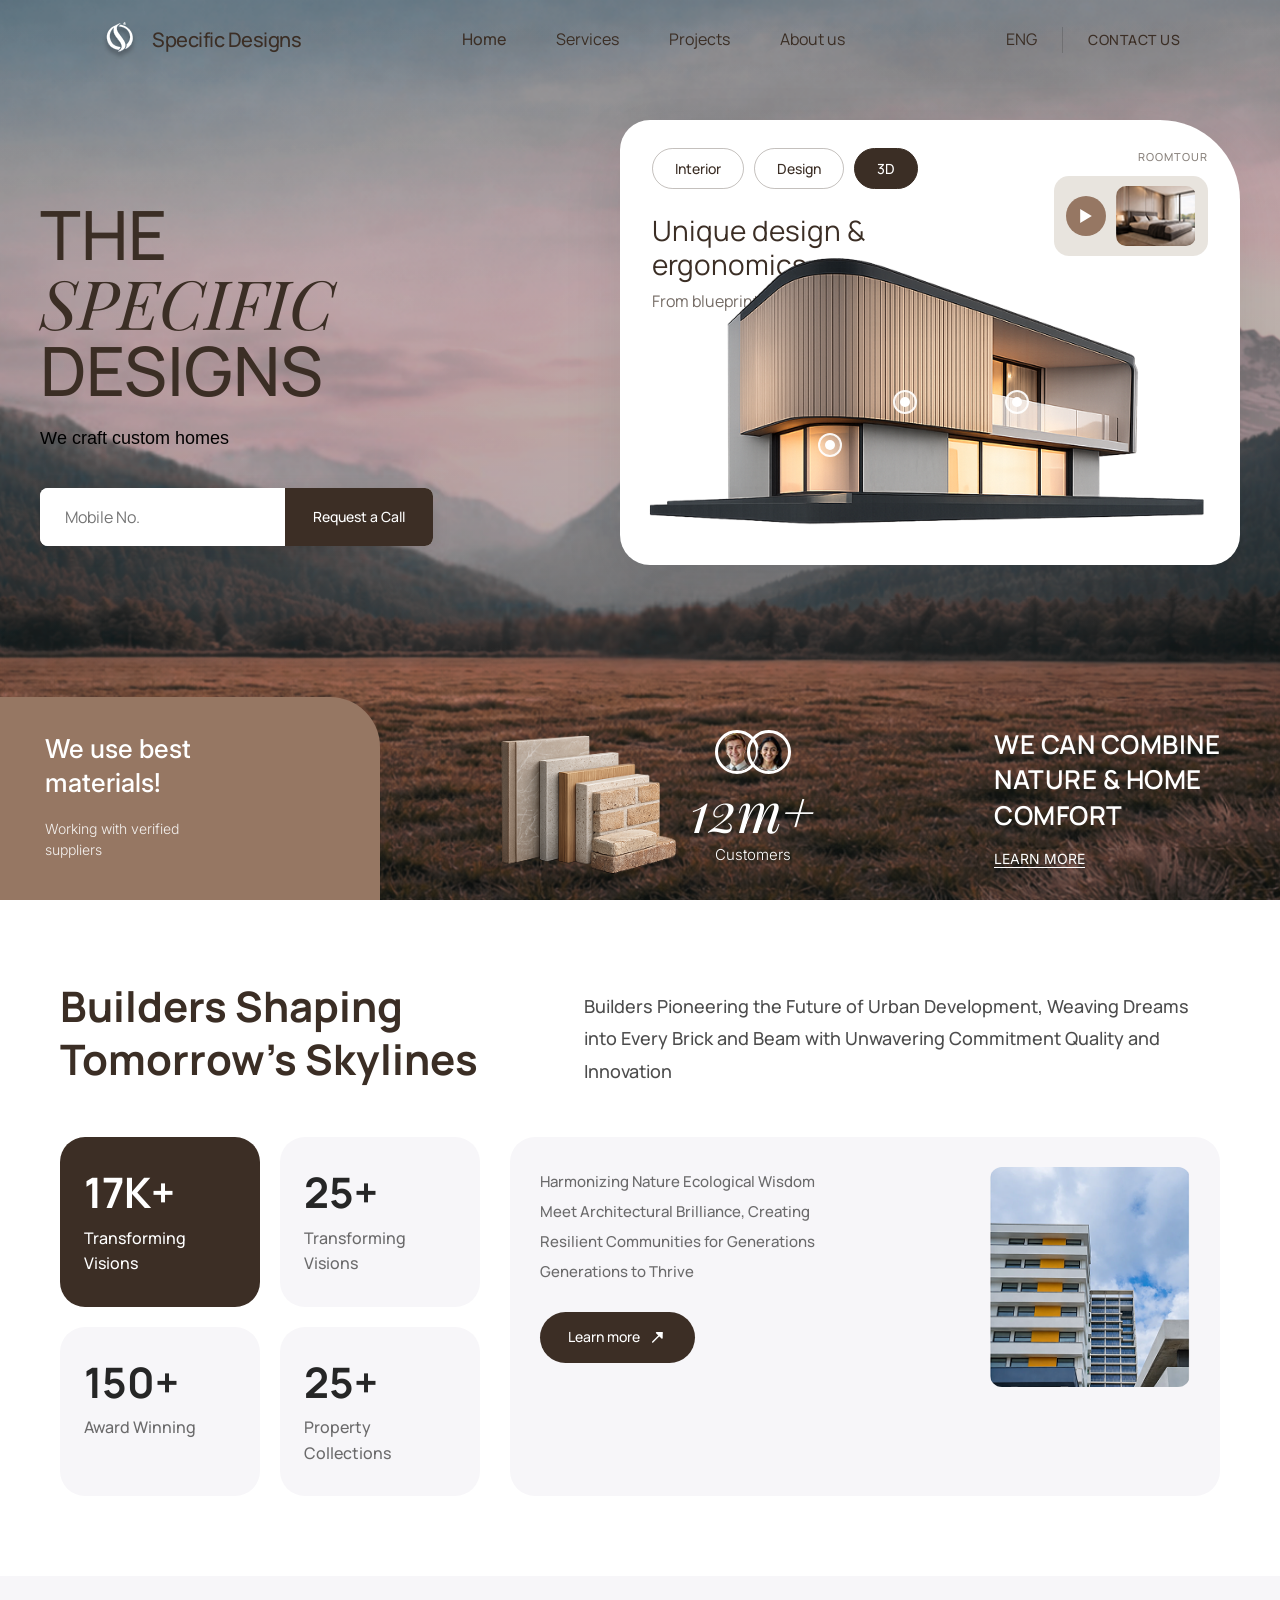
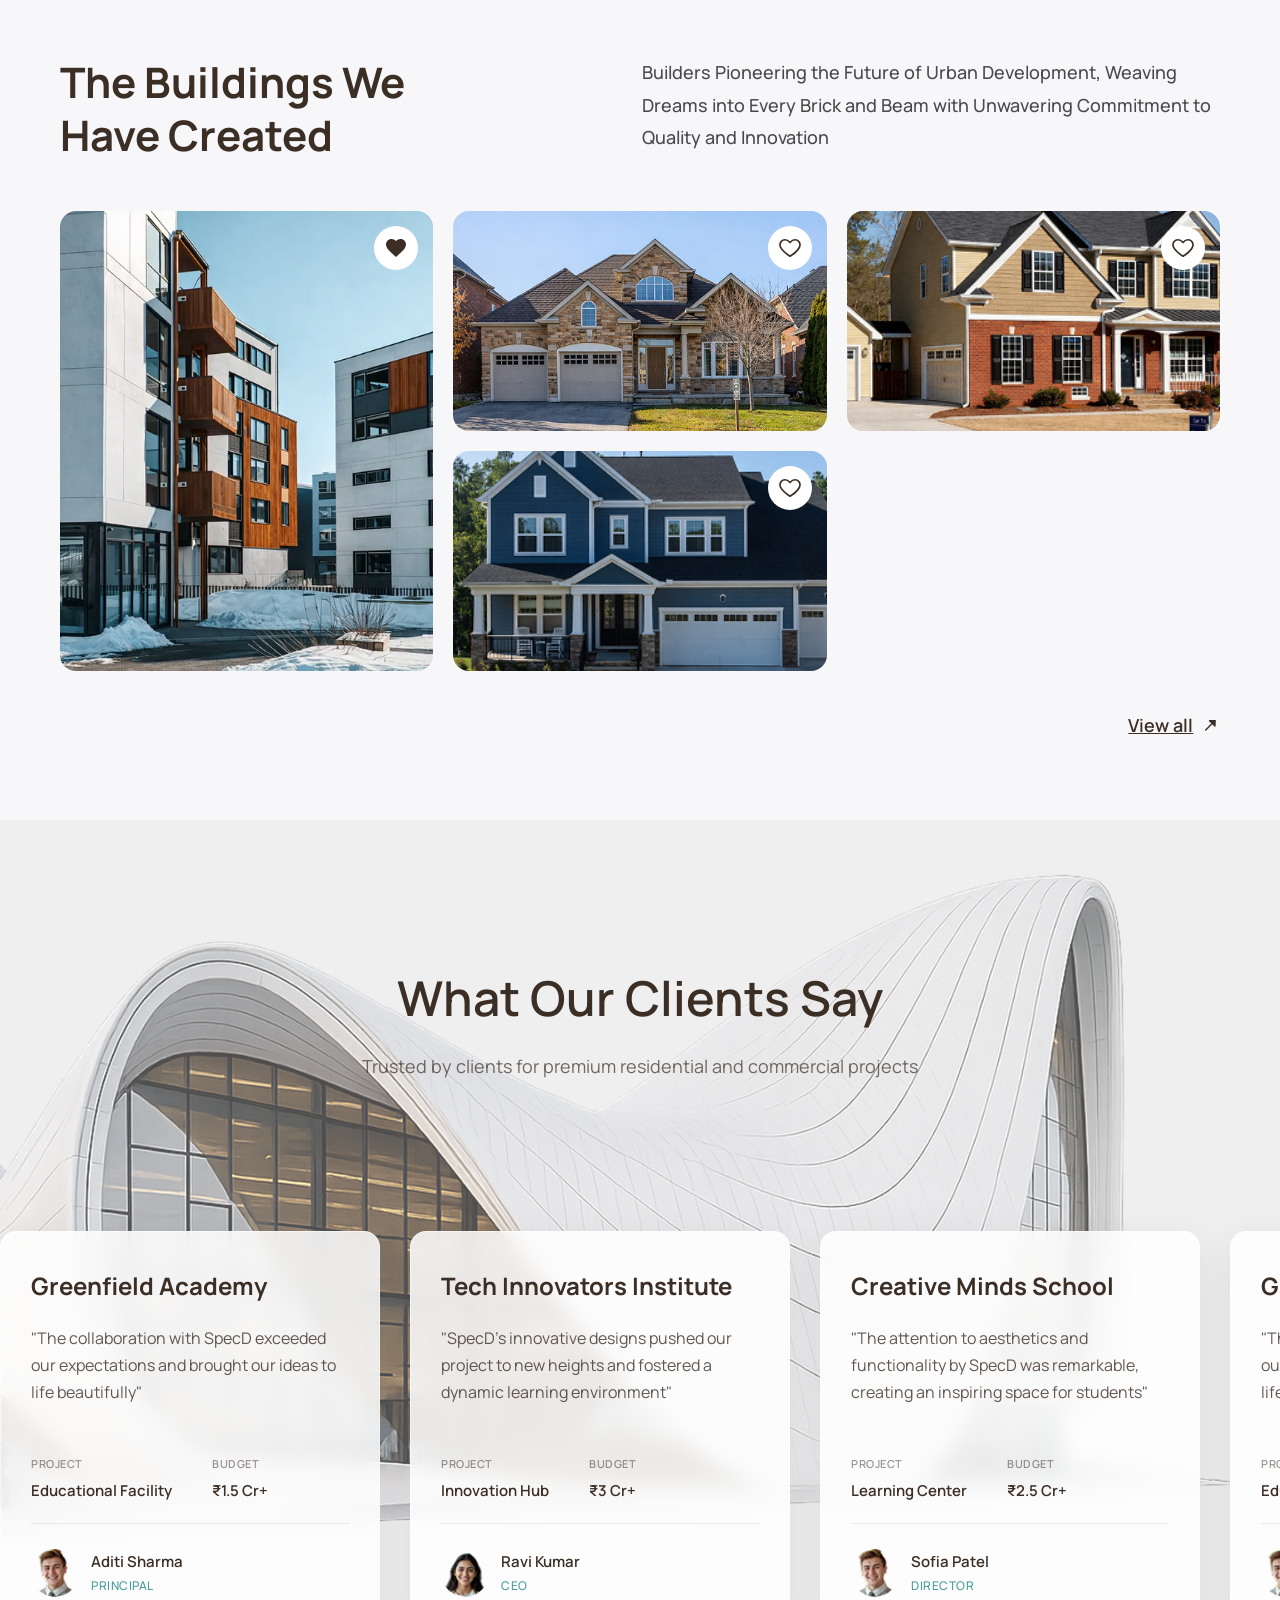
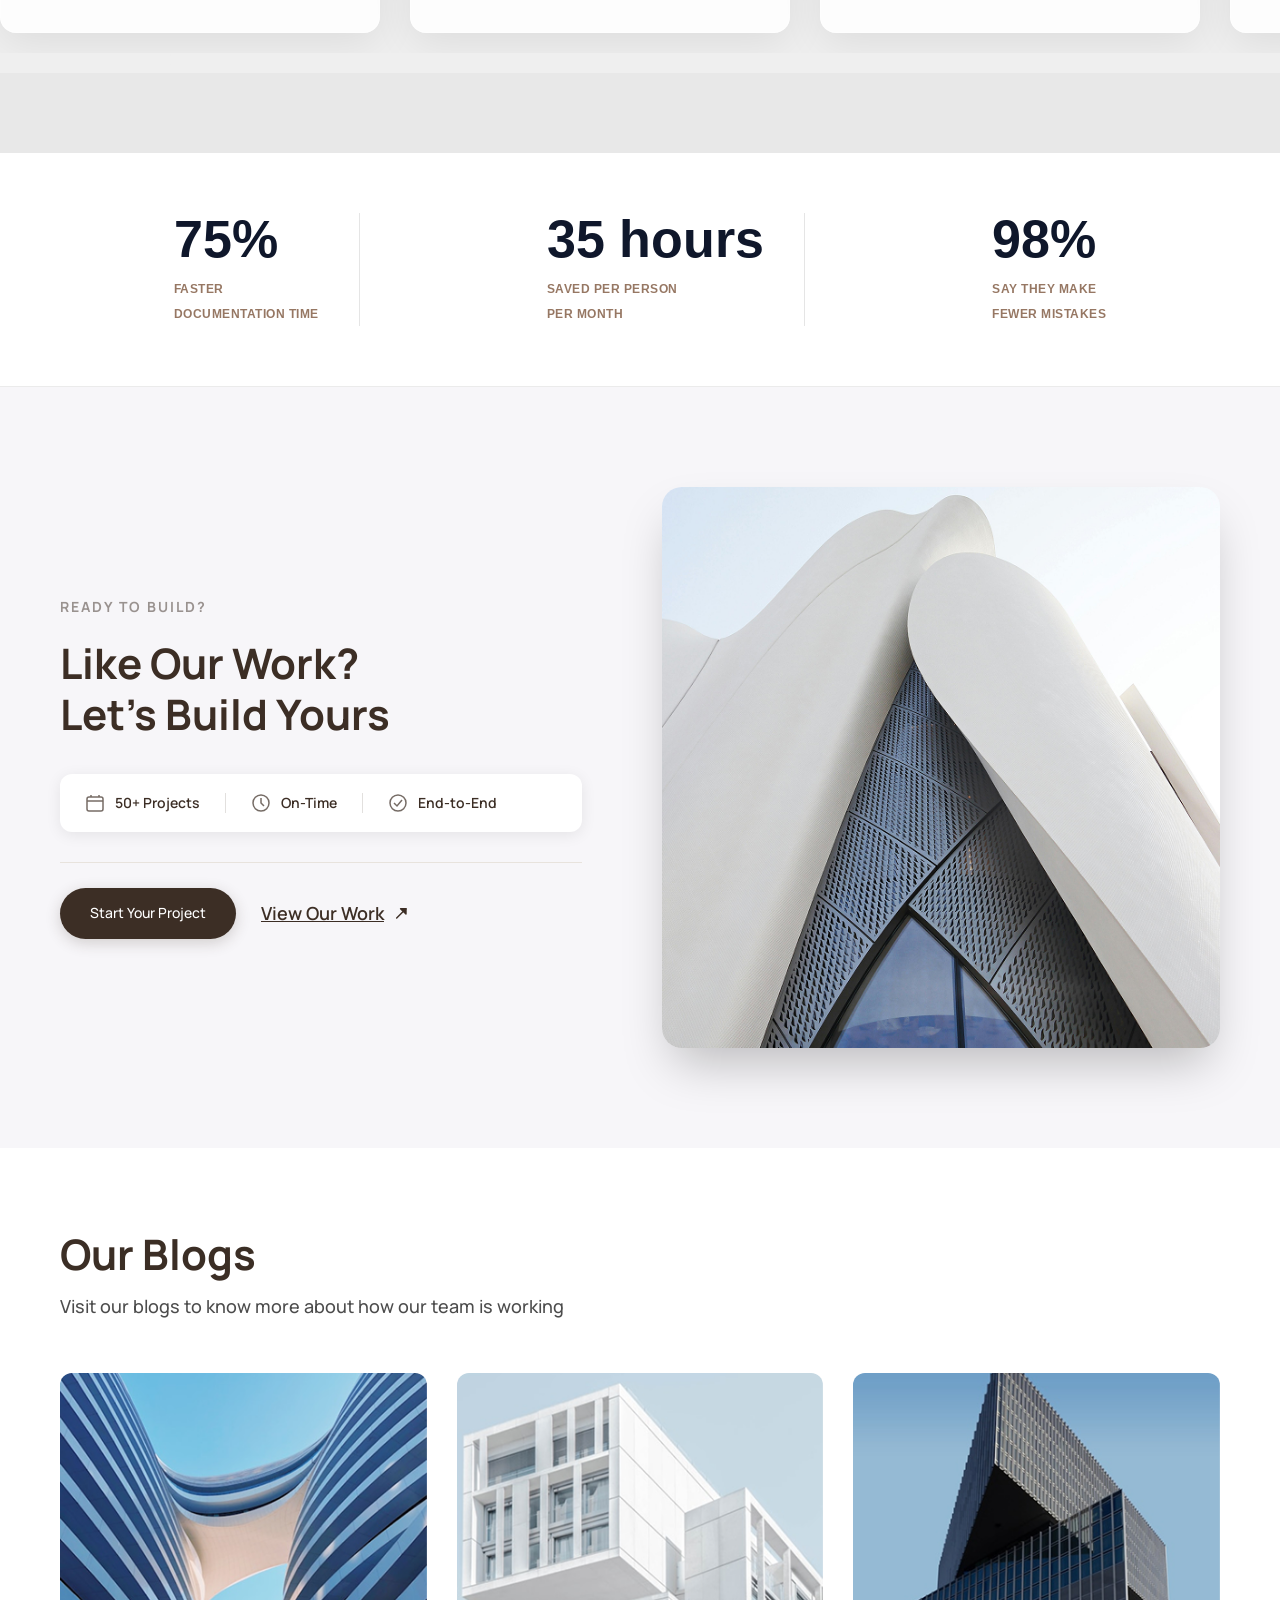
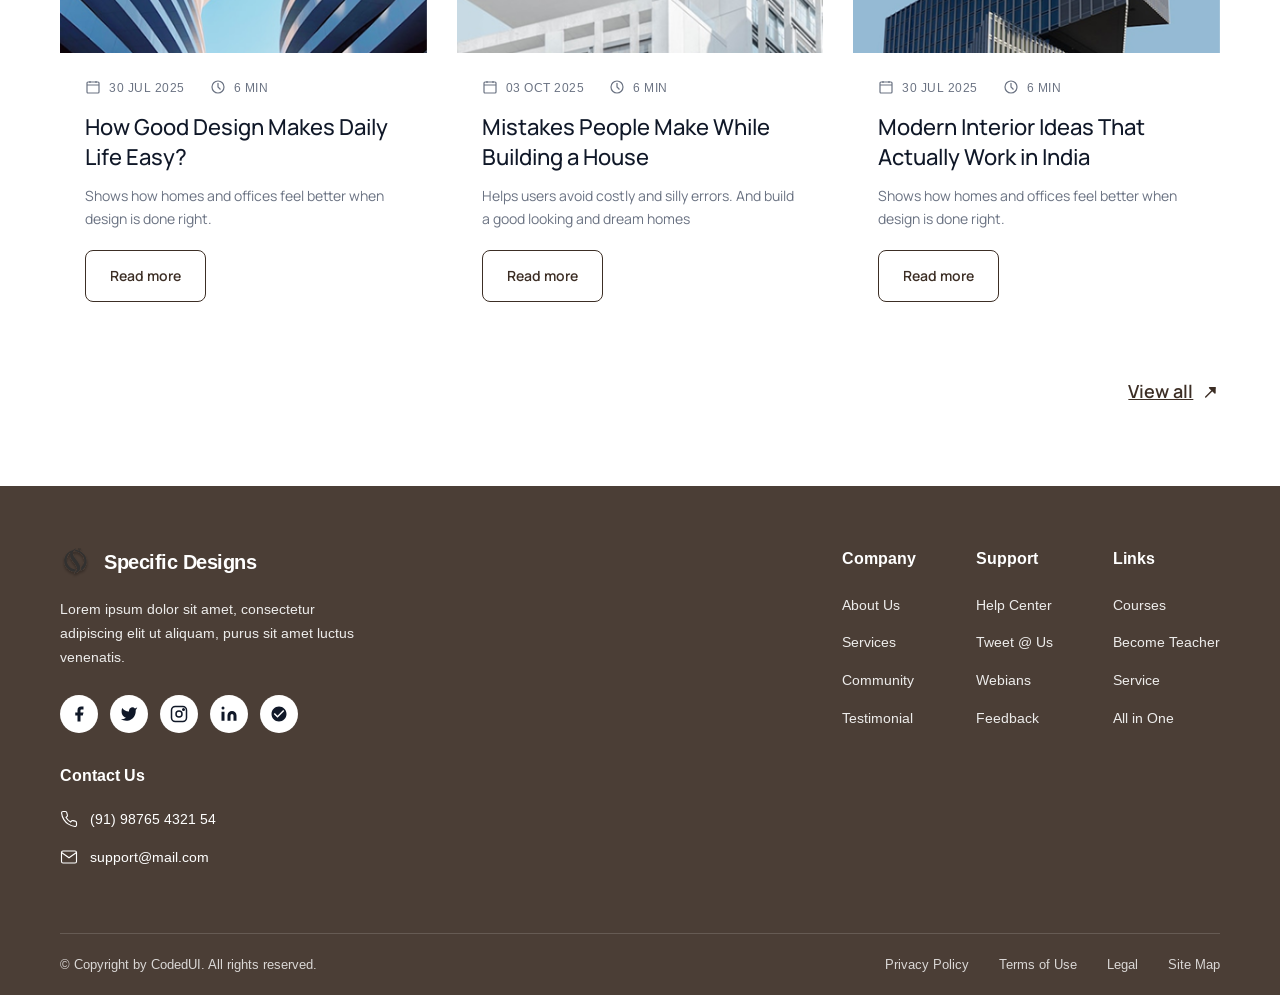
==== index.html @ 6d099a4d "UI Changes" ====
<!DOCTYPE html>
<html lang="en">
<head>
    <meta charset="UTF-8">
    <meta name="viewport" content="width=device-width, initial-scale=1.0">
    <meta name="description" content="SpecD - Specific Designs. We craft custom homes with unique design and ergonomics. Premium residential and commercial architecture projects.">
    <title>SpecD - Specific Designs | Custom Home Architecture</title>

    <!-- Google Fonts -->
    <link rel="preconnect" href="https://fonts.googleapis.com">
    <link rel="preconnect" href="https://fonts.gstatic.com" crossorigin>
    <link href="https://fonts.googleapis.com/css2?family=Arimo:wght@400;500;700&family=Inter:wght@300;400;500&family=Manrope:wght@400;500;600;700&family=Playfair+Display:ital,wght@0,400;0,500;1,400&display=swap" rel="stylesheet">

    <!-- Stylesheet -->
    <link rel="stylesheet" href="css/styles.css">
</head>
<body>
    <!-- Header / Navigation -->
    <header class="header">
        <div class="container">
            <div class="header-content">
                <div class="logo">
                    <img src="Icons/SpecD Logo 3.svg" alt="SpecD Logo">
                    <span class="logo-text">Specific Designs</span>
                </div>
                <nav class="main-nav">
                    <ul class="nav-links">
                        <li><a href="#" class="active">Home</a></li>
                        <li><a href="#services">Services</a></li>
                        <li><a href="#projects">Projects</a></li>
                        <li><a href="#about">About us</a></li>
                    </ul>
                </nav>
                <div class="header-right">
                    <div class="language-selector">
                        <span>ENG</span>
                    </div>
                    <a href="#contact" class="nav-cta">CONTACT US</a>
                </div>
            </div>
        </div>
    </header>

    <!-- Hero Section -->
    <section class="hero">
        <div class="hero-background">
            <img src="Assets/SpecD - Bg (1) 1.png" alt="Mountain Background">
            <div class="hero-overlay"></div>
        </div>
        <div class="hero-main">
            <div class="hero-content">
                <div class="hero-left">
                    <h1 class="hero-title">
                        <span class="title-regular">THE</span>
                        <span class="title-serif">SPECIFIC</span>
                        <span class="title-regular">DESIGNS</span>
                    </h1>
                    <p class="hero-tagline">We craft custom homes</p>
                    <div class="hero-cta">
                        <div class="phone-input">
                            <input type="tel" placeholder="Mobile No.">
                            <button class="btn btn-primary">Request a Call</button>
                        </div>
                    </div>
                </div>
                <div class="hero-right">
                    <div class="hero-card">
                        <div class="card-header">
                            <div class="card-tabs">
                                <button class="tab">Interior</button>
                                <button class="tab">Design</button>
                                <button class="tab active">3D</button>
                            </div>
                            <div class="card-text">
                                <h3 class="card-title">Unique design & ergonomics</h3>
                                <p class="card-subtitle">From blueprint to renders</p>
                            </div>
                        </div>
                        <div class="room-tour">
                            <span class="tour-label">ROOMTOUR</span>
                            <div class="tour-content">
                                <div class="play-btn">
                                    <svg width="10" height="12" viewBox="0 0 10 12" fill="none">
                                        <path d="M10 6L0 12V0L10 6Z" fill="white"/>
                                    </svg>
                                </div>
                                <img src="Assets/Bedroom.png" alt="Room Tour Preview">
                            </div>
                        </div>
                    </div>
                    <div class="building-showcase">
                        <img src="Assets/LandingPageBuilding.png" alt="3D Building Design">
                        <div class="hotspots">
                            <span class="hotspot" style="top: 50%; left: 45%;"></span>
                            <span class="hotspot" style="top: 50%; left: 60%;"></span>
                            <span class="hotspot" style="top: 65%; left: 35%;"></span>
                        </div>
                    </div>
                </div>
            </div>
        </div>

        <!-- Hero Bottom Cards -->
        <div class="hero-bottom">
            <div class="hero-bottom-content">
                <div class="materials-section">
                    <div class="materials-card">
                        <h4>We use best<br>materials!</h4>
                        <p>Working with verified<br>suppliers</p>
                        </div>
                    <div class="interior-preview">
                        <img src="Assets/TilesImage.png" alt="Interior Preview">
                        </div>
                </div>
                <div class="hero-bottom-right">
                    <div class="customers-stat">
                        <div class="customer-avatars">
                            <img src="Assets/Ellipse_283-removebg-preview 1.png" alt="Customer">
                            <img src="Assets/Ellipse_284-removebg-preview 1.png" alt="Customer">
                        </div>
                        <span class="stat-number">12m+</span>
                        <span class="stat-label">Customers</span>
                    </div>
                    <div class="nature-card">
                        <p>WE CAN COMBINE<br>NATURE & HOME<br>COMFORT</p>
                        <a href="#" class="learn-more">LEARN MORE</a>
                    </div>
                </div>
            </div>
        </div>
    </section>

    <!-- Stats Section -->
    <section class="stats-section" id="about">
        <div class="container">
            <div class="stats-header">
                <h2 class="section-title">Builders Shaping<br>Tomorrow's Skylines</h2>
                <p class="section-desc">Builders Pioneering the Future of Urban Development, Weaving Dreams into Every Brick and Beam with Unwavering Commitment Quality and Innovation</p>
            </div>
            <div class="stats-content">
                <div class="stats-left">
                    <div class="stats-grid">
                        <div class="stat-card dark">
                            <span class="stat-value">17K+</span>
                            <span class="stat-text">Transforming Visions</span>
                        </div>
                        <div class="stat-card">
                            <span class="stat-value">25+</span>
                            <span class="stat-text">Transforming Visions</span>
                        </div>
                        <div class="stat-card">
                            <span class="stat-value">150+</span>
                            <span class="stat-text">Award Winning</span>
                        </div>
                        <div class="stat-card">
                            <span class="stat-value">25+</span>
                            <span class="stat-text">Property Collections</span>
                        </div>
                    </div>
                </div>
                <div class="stats-right">
                    <div  class="stat-card large">
                        <div class="stat-card-content">
                            <div class="stat-card-text">
                                <ul class="feature-list">
                                    <li>Harmonizing Nature Ecological Wisdom</li>
                                    <li>Meet Architectural Brilliance, Creating</li>
                                    <li>Resilient Communities for Generations</li>
                                    <li>Generations to Thrive</li>
                                </ul>
                                <a href="#" class="btn btn-dark">Learn more 
                                    <span class="arrow">
                                         <svg viewBox="0 0 24 24" aria-hidden="true">
                                            <path d="M6 18L18 6" />
                                            <path d="M18 6L18 13L11 6Z" />
                                        </svg>
                                    </span>
                                </a>
                            </div>
                            <div class="stat-card-image">
                                <img src="Assets/BuildingSection2.png" alt="Building">
                            </div>
                        </div>
                    </div>
                </div>
            </div>
        </div>
    </section>

    <!-- Projects Section -->
    <section class="projects-section" id="projects">
        <div class="container">
            <div class="projects-header">
                <h2 class="section-title">The Buildings We<br>Have Created</h2>
                <p class="section-desc">Builders Pioneering the Future of Urban Development, Weaving Dreams into Every Brick and Beam with Unwavering Commitment to Quality and Innovation</p>
            </div>
            <div class="projects-grid">
                <div class="project-card large">
                    <img src="Assets/Section3Building1.png" alt="Modern Building Project">
                    <button class="favorite-btn active">
                        <svg width="20" height="18" viewBox="0 0 20 18" fill="currentColor">
                            <path d="M10 18L8.55 16.7C3.4 12.1 0 9.1 0 5.5C0 2.4 2.4 0 5.5 0C7.2 0 8.9 0.8 10 2.1C11.1 0.8 12.8 0 14.5 0C17.6 0 20 2.4 20 5.5C20 9.1 16.6 12.1 11.45 16.7L10 18Z"/>
                        </svg>
                    </button>
                </div>
                <div class="project-card">
                    <img src="Assets/Section3Building2.png" alt="Commercial Building">
                    <button class="favorite-btn">
                        <svg class="heart-icon" viewBox="0 0 24 24" aria-hidden="true">
                         <path d="M12 21s-7.5-4.6-10-9.3C-0.4 7.4 2.4 3 6.5 3c2.1 0 3.9 1.1 5.5 3 1.6-1.9 3.4-3 5.5-3 4.1 0 6.9 4.4 4.5 8.7C19.5 16.4 12 21 12 21z"/>
                        </svg>
                    </button>
                </div>
                <div class="project-card">
                    <img src="Assets/Section3Building3.png" alt="Residential Complex">
                    <button class="favorite-btn">
                        <svg class="heart-icon" viewBox="0 0 24 24" aria-hidden="true">
                         <path d="M12 21s-7.5-4.6-10-9.3C-0.4 7.4 2.4 3 6.5 3c2.1 0 3.9 1.1 5.5 3 1.6-1.9 3.4-3 5.5-3 4.1 0 6.9 4.4 4.5 8.7C19.5 16.4 12 21 12 21z"/>
                        </svg>
                    </button>
                </div>
                <div class="project-card">
                    <img src="Assets/Section3Building4.png" alt="Office Building">
                    <button class="favorite-btn">
                        <svg class="heart-icon" viewBox="0 0 24 24" aria-hidden="true">
                         <path d="M12 21s-7.5-4.6-10-9.3C-0.4 7.4 2.4 3 6.5 3c2.1 0 3.9 1.1 5.5 3 1.6-1.9 3.4-3 5.5-3 4.1 0 6.9 4.4 4.5 8.7C19.5 16.4 12 21 12 21z"/>
                        </svg>
                    </button>
                </div>
            </div>
            <div class="projects-footer">
                <a href="#" class="view-all">View all 
                    <span class="arrow">
                        <svg viewBox="0 0 24 24" aria-hidden="true">
                            <path d="M6 18L18 6" />
                            <path d="M18 6L18 13L11 6Z" />
                        </svg>
                    </span>
                </a>
            </div>
        </div>
    </section>

    <!-- Testimonials Section -->
    <section class="testimonials-section">
        <div class="testimonials-background">
            <img src="Assets/TestimonialsBackground.png" alt="Modern Building">
        </div>
        <div class="testimonials-header">
            <h2 class="testimonials-title">What Our Clients Say</h2>
            <p class="testimonials-subtitle">Trusted by clients for premium residential and commercial projects</p>
        </div>
        <div class="testimonials-slider">
            <div class="testimonials-track">
                <!-- First set of cards -->
                <div class="testimonial-card">
                    <h3 class="client-name">Greenfield Academy</h3>
                    <p class="testimonial-quote">"The collaboration with SpecD exceeded our expectations and brought our ideas to life beautifully"</p>
                    <div class="project-details">
                        <div class="detail">
                            <span class="detail-label">PROJECT</span>
                            <span class="detail-value">Educational Facility</span>
                        </div>
                        <div class="detail">
                            <span class="detail-label">BUDGET</span>
                            <span class="detail-value">₹1.5 Cr+</span>
                        </div>
                    </div>
                    <div class="client-info">
                        <img src="Assets/Ellipse_283-removebg-preview 1.png" alt="Aditi Sharma" class="client-avatar">
                        <div class="client-details">
                            <span class="client-person-name">Aditi Sharma</span>
                            <span class="client-title">PRINCIPAL</span>
                        </div>
                    </div>
                </div>

                <div class="testimonial-card">
                    <h3 class="client-name">Tech Innovators Institute</h3>
                    <p class="testimonial-quote">"SpecD's innovative designs pushed our project to new heights and fostered a dynamic learning environment"</p>
                    <div class="project-details">
                        <div class="detail">
                            <span class="detail-label">PROJECT</span>
                            <span class="detail-value">Innovation Hub</span>
                        </div>
                        <div class="detail">
                            <span class="detail-label">BUDGET</span>
                            <span class="detail-value">₹3 Cr+</span>
                        </div>
                    </div>
                    <div class="client-info">
                        <img src="Assets/Ellipse_284-removebg-preview 1.png" alt="Ravi Kumar" class="client-avatar">
                        <div class="client-details">
                            <span class="client-person-name">Ravi Kumar</span>
                            <span class="client-title">CEO</span>
                        </div>
                    </div>
                </div>

                <div class="testimonial-card">
                    <h3 class="client-name">Creative Minds School</h3>
                    <p class="testimonial-quote">"The attention to aesthetics and functionality by SpecD was remarkable, creating an inspiring space for students"</p>
                    <div class="project-details">
                        <div class="detail">
                            <span class="detail-label">PROJECT</span>
                            <span class="detail-value">Learning Center</span>
                        </div>
                        <div class="detail">
                            <span class="detail-label">BUDGET</span>
                            <span class="detail-value">₹2.5 Cr+</span>
                        </div>
                    </div>
                    <div class="client-info">
                        <img src="Assets/Ellipse_283-removebg-preview 1.png" alt="Sofia Patel" class="client-avatar">
                        <div class="client-details">
                            <span class="client-person-name">Sofia Patel</span>
                            <span class="client-title">DIRECTOR</span>
                        </div>
                    </div>
                </div>

                <!-- Duplicate cards for infinite scroll effect -->
                <div class="testimonial-card">
                    <h3 class="client-name">Greenfield Academy</h3>
                    <p class="testimonial-quote">"The collaboration with SpecD exceeded our expectations and brought our ideas to life beautifully"</p>
                    <div class="project-details">
                        <div class="detail">
                            <span class="detail-label">PROJECT</span>
                            <span class="detail-value">Educational Facility</span>
                        </div>
                        <div class="detail">
                            <span class="detail-label">BUDGET</span>
                            <span class="detail-value">₹1.5 Cr+</span>
                        </div>
                    </div>
                    <div class="client-info">
                        <img src="Assets/Ellipse_283-removebg-preview 1.png" alt="Aditi Sharma" class="client-avatar">
                        <div class="client-details">
                            <span class="client-person-name">Aditi Sharma</span>
                            <span class="client-title">PRINCIPAL</span>
                        </div>
                    </div>
                </div>

                <div class="testimonial-card">
                    <h3 class="client-name">Tech Innovators Institute</h3>
                    <p class="testimonial-quote">"SpecD's innovative designs pushed our project to new heights and fostered a dynamic learning environment"</p>
                    <div class="project-details">
                        <div class="detail">
                            <span class="detail-label">PROJECT</span>
                            <span class="detail-value">Innovation Hub</span>
                        </div>
                        <div class="detail">
                            <span class="detail-label">BUDGET</span>
                            <span class="detail-value">₹3 Cr+</span>
                        </div>
                    </div>
                    <div class="client-info">
                        <img src="Assets/Ellipse_284-removebg-preview 1.png" alt="Ravi Kumar" class="client-avatar">
                        <div class="client-details">
                            <span class="client-person-name">Ravi Kumar</span>
                            <span class="client-title">CEO</span>
                        </div>
                    </div>
                </div>

                <div class="testimonial-card">
                    <h3 class="client-name">Creative Minds School</h3>
                    <p class="testimonial-quote">"The attention to aesthetics and functionality by SpecD was remarkable, creating an inspiring space for students"</p>
                    <div class="project-details">
                        <div class="detail">
                            <span class="detail-label">PROJECT</span>
                            <span class="detail-value">Learning Center</span>
                        </div>
                        <div class="detail">
                            <span class="detail-label">BUDGET</span>
                            <span class="detail-value">₹2.5 Cr+</span>
                        </div>
                    </div>
                    <div class="client-info">
                        <img src="Assets/Ellipse_283-removebg-preview 1.png" alt="Sofia Patel" class="client-avatar">
                        <div class="client-details">
                            <span class="client-person-name">Sofia Patel</span>
                            <span class="client-title">DIRECTOR</span>
                        </div>
                    </div>
                </div>
            </div>
        </div>
    </section>

    <!-- Performance Stats Section -->
    <section class="performance-stats">
        <div class="container">
            <div class="perf-stats-grid">
                <div class="perf-stat">
                    <span class="perf-value">75%</span>
                    <span class="perf-label">FASTER<br>DOCUMENTATION TIME</span>
                </div>
                <div class="perf-stat">
                    <span class="perf-value">35 hours</span>
                    <span class="perf-label">SAVED PER PERSON<br>PER MONTH</span>
                </div>
                <div class="perf-stat">
                    <span class="perf-value">98%</span>
                    <span class="perf-label">SAY THEY MAKE<br>FEWER MISTAKES</span>
                </div>
            </div>
        </div>
    </section>

    <!-- CTA Section -->
    <section class="cta-section" id="contact">
        <div class="container">
            <div class="cta-content">
                <div class="cta-left">
                    <span class="cta-label">READY TO BUILD?</span>
                    <h2 class="cta-title">Like Our Work?<br>Let's Build Yours</h2>
                    <div class="cta-features">
                        <div class="feature">
                            <svg width="20" height="20" viewBox="0 0 20 20" fill="none" stroke="#3C2E25" stroke-width="1.5">
                                <rect x="2" y="4" width="16" height="14" rx="2"/>
                                <path d="M6 4V2M14 4V2M2 8h16"/>
                            </svg>
                            <span>50+ Projects</span>
                        </div>
                        <div class="divider"></div>
                        <div class="feature">
                            <svg width="20" height="20" viewBox="0 0 20 20" fill="none" stroke="#3C2E25" stroke-width="1.5">
                                <circle cx="10" cy="10" r="8"/>
                                <path d="M10 5v5l3 3"/>
                            </svg>
                            <span>On-Time</span>
                        </div>
                        <div class="divider"></div>
                        <div class="feature">
                            <svg width="20" height="20" viewBox="0 0 20 20" fill="none" stroke="#3C2E25" stroke-width="1.5">
                                <circle cx="10" cy="10" r="8"/>
                                <path d="M6 10l3 3 5-6"/>
                            </svg>
                            <span>End-to-End</span>
                        </div>
                    </div>
                    <div class="cta-buttons">
                        <a href="#" class="btn btn-primary">Start Your Project</a>
                        <a href="#projects" class="view-all">View Our Work
                           <span class="arrow">
                                <svg viewBox="0 0 24 24" aria-hidden="true">
                                    <path d="M6 18L18 6" />
                                    <path d="M18 6L18 13L11 6Z" />
                                </svg>
                           </span>
                </a>
                    </div>
                </div>
                <div class="cta-right">
                    <img src="Assets/Section5Building1.png" alt="Architecture Project">
                </div>
            </div>
        </div>
    </section>

    <!-- Blog Section -->
    <section class="blog-section" id="services">
        <div class="container">
            <div class="blog-header">
                <h2 class="section-title">Our Blogs</h2>
                <p class="section-desc">Visit our blogs to know more about how our team is working</p>
            </div>
            <div class="blog-grid">
                <article class="blog-card">
                    <div class="blog-image">
                        <img src="Assets/Section6Building1.png" alt="Good Design">
                    </div>
                    <div class="blog-content">
                        <div class="blog-meta">
                            <span class="date">
                                <svg width="16" height="16" viewBox="0 0 16 16" fill="none" stroke="#6A7282" stroke-width="1.2">
                                    <rect x="2" y="3" width="12" height="11" rx="1"/>
                                    <path d="M5 2v2M11 2v2M2 6h12"/>
                                </svg>
                                30 JUL 2025
                            </span>
                            <span class="read-time">
                                <svg width="16" height="16" viewBox="0 0 16 16" fill="none" stroke="#6A7282" stroke-width="1.2">
                                    <circle cx="8" cy="8" r="6"/>
                                    <path d="M8 4v4l2.5 2.5"/>
                                </svg>
                                6 MIN
                            </span>
                        </div>
                        <h3 class="blog-title">How Good Design Makes Daily Life Easy?</h3>
                        <p class="blog-excerpt">Shows how homes and offices feel better when design is done right.</p>
                        <a href="#" class="btn btn-outline">Read more</a>
                    </div>
                </article>

                <article class="blog-card">
                    <div class="blog-image">
                        <img src="Assets/Section6Building2.png" alt="Building Mistakes">
                    </div>
                    <div class="blog-content">
                        <div class="blog-meta">
                            <span class="date">
                                <svg width="16" height="16" viewBox="0 0 16 16" fill="none" stroke="#6A7282" stroke-width="1.2">
                                    <rect x="2" y="3" width="12" height="11" rx="1"/>
                                    <path d="M5 2v2M11 2v2M2 6h12"/>
                                </svg>
                                03 OCT 2025
                            </span>
                            <span class="read-time">
                                <svg width="16" height="16" viewBox="0 0 16 16" fill="none" stroke="#6A7282" stroke-width="1.2">
                                    <circle cx="8" cy="8" r="6"/>
                                    <path d="M8 4v4l2.5 2.5"/>
                                </svg>
                                6 MIN
                            </span>
                        </div>
                        <h3 class="blog-title">Mistakes People Make While Building a House</h3>
                        <p class="blog-excerpt">Helps users avoid costly and silly errors. And build a good looking and dream homes</p>
                        <a href="#" class="btn btn-outline">Read more</a>
                    </div>
                </article>

                <article class="blog-card">
                    <div class="blog-image">
                        <img src="Assets/Section6Building3.png" alt="Modern Interior">
                    </div>
                    <div class="blog-content">
                        <div class="blog-meta">
                            <span class="date">
                                <svg width="16" height="16" viewBox="0 0 16 16" fill="none" stroke="#6A7282" stroke-width="1.2">
                                    <rect x="2" y="3" width="12" height="11" rx="1"/>
                                    <path d="M5 2v2M11 2v2M2 6h12"/>
                                </svg>
                                30 JUL 2025
                            </span>
                            <span class="read-time">
                                <svg width="16" height="16" viewBox="0 0 16 16" fill="none" stroke="#6A7282" stroke-width="1.2">
                                    <circle cx="8" cy="8" r="6"/>
                                    <path d="M8 4v4l2.5 2.5"/>
                                </svg>
                                6 MIN
                            </span>
                        </div>
                        <h3 class="blog-title">Modern Interior Ideas That Actually Work in India</h3>
                        <p class="blog-excerpt">Shows how homes and offices feel better when design is done right.</p>
                        <a href="#" class="btn btn-outline">Read more</a>
                    </div>
                </article>
            </div>
            <div class="blog-footer">
                <a href="#" class="view-all">View all 
                    <span class="arrow">
                        <svg viewBox="0 0 24 24" aria-hidden="true">
                            <path d="M6 18L18 6" />
                            <path d="M18 6L18 13L11 6Z" />
                        </svg>
                    </span>
                </a>
            </div>
        </div>
    </section>

    <!-- Footer -->
    <footer class="footer">
        <div class="container">
            <div class="footer-content">
                <div class="footer-brand">
                    <div class="logo">
                        <img src="Icons/SpecD Logo 4.svg" alt="SpecD Logo">
                        <span class="logo-text">Specific Designs</span>
                    </div>
                    <p class="footer-desc">Lorem ipsum dolor sit amet, consectetur adipiscing elit ut aliquam, purus sit amet luctus venenatis.</p>
                    <div class="social-links">
                        <a href="#" class="social-icon">
                            <svg width="20" height="20" viewBox="0 0 24 24" fill="#101828">
                                <path d="M18 2h-3a5 5 0 00-5 5v3H7v4h3v8h4v-8h3l1-4h-4V7a1 1 0 011-1h3z"/>
                            </svg>
                        </a>
                        <a href="#" class="social-icon">
                            <svg width="20" height="20" viewBox="0 0 24 24" fill="#101828">
                                <path d="M23 3a10.9 10.9 0 01-3.14 1.53 4.48 4.48 0 00-7.86 3v1A10.66 10.66 0 013 4s-4 9 5 13a11.64 11.64 0 01-7 2c9 5 20 0 20-11.5a4.5 4.5 0 00-.08-.83A7.72 7.72 0 0023 3z"/>
                            </svg>
                        </a>
                        <a href="#" class="social-icon">
                            <svg width="20" height="20" viewBox="0 0 24 24" fill="none" stroke="#101828" stroke-width="2">
                                <rect x="2" y="2" width="20" height="20" rx="5"/>
                                <circle cx="12" cy="12" r="4"/>
                                <circle cx="18" cy="6" r="1" fill="#101828"/>
                            </svg>
                        </a>
                        <a href="#" class="social-icon">
                            <svg width="20" height="20" viewBox="0 0 24 24" fill="#101828">
                                <path d="M16 8a6 6 0 016 6v7h-4v-7a2 2 0 00-2-2 2 2 0 00-2 2v7h-4v-7a6 6 0 016-6zM2 9h4v12H2zM4 6a2 2 0 100-4 2 2 0 000 4z"/>
                            </svg>
                        </a>
                        <a href="#" class="social-icon">
                            <svg width="20" height="20" viewBox="0 0 24 24" fill="#101828">
                                <path d="M12 2C6.48 2 2 6.48 2 12s4.48 10 10 10 10-4.48 10-10S17.52 2 12 2zm-2 15l-5-5 1.41-1.41L10 14.17l7.59-7.59L19 8l-9 9z"/>
                            </svg>
                        </a>
                    </div>
                    <div class="footer-contact">
                        <h4>Contact Us</h4>
                        <div class="contact-item">
                            <svg width="18" height="18" viewBox="0 0 24 24" fill="none" stroke="white" stroke-width="1.5">
                                <path d="M22 16.92v3a2 2 0 01-2.18 2 19.79 19.79 0 01-8.63-3.07 19.5 19.5 0 01-6-6 19.79 19.79 0 01-3.07-8.67A2 2 0 014.11 2h3a2 2 0 012 1.72 12.84 12.84 0 00.7 2.81 2 2 0 01-.45 2.11L8.09 9.91a16 16 0 006 6l1.27-1.27a2 2 0 012.11-.45 12.84 12.84 0 002.81.7A2 2 0 0122 16.92z"/>
                            </svg>
                            <span>(91) 98765 4321 54</span>
                        </div>
                        <div class="contact-item">
                            <svg width="18" height="18" viewBox="0 0 24 24" fill="none" stroke="white" stroke-width="1.5">
                                <path d="M4 4h16c1.1 0 2 .9 2 2v12c0 1.1-.9 2-2 2H4c-1.1 0-2-.9-2-2V6c0-1.1.9-2 2-2z"/>
                                <polyline points="22,6 12,13 2,6"/>
                            </svg>
                            <span>support@mail.com</span>
                        </div>
                    </div>
                </div>

                <div class="footer-links">
                    <div class="link-group">
                        <h4>Company</h4>
                        <ul>
                            <li><a href="#">About Us</a></li>
                            <li><a href="#">Services</a></li>
                            <li><a href="#">Community</a></li>
                            <li><a href="#">Testimonial</a></li>
                        </ul>
                    </div>
                    <div class="link-group">
                        <h4>Support</h4>
                        <ul>
                            <li><a href="#">Help Center</a></li>
                            <li><a href="#">Tweet @ Us</a></li>
                            <li><a href="#">Webians</a></li>
                            <li><a href="#">Feedback</a></li>
                        </ul>
                    </div>
                    <div class="link-group">
                        <h4>Links</h4>
                        <ul>
                            <li><a href="#">Courses</a></li>
                            <li><a href="#">Become Teacher</a></li>
                            <li><a href="#">Service</a></li>
                            <li><a href="#">All in One</a></li>
                        </ul>
                    </div>
                </div>
            </div>

            <div class="footer-bottom">
                <p>&copy; Copyright by CodedUI. All rights reserved.</p>
                <div class="footer-legal">
                    <a href="#">Privacy Policy</a>
                    <a href="#">Terms of Use</a>
                    <a href="#">Legal</a>
                    <a href="#">Site Map</a>
                </div>
            </div>
        </div>
    </footer>
</body>
</html>
---- css/styles.css ----
/* ===== CSS Variables ===== */
:root {
    --color-primary: #3C2E25;
    --color-primary-light: #967763;
    --color-secondary: #3B2E25;
    --color-bg-light: #F7F6F9;
    --color-bg-white: #FFFFFF;
    --color-text-dark: #3B2E25;
    --color-text-muted: rgba(0, 0, 0, 0.70);
    --color-text-light: #737373;
    --color-accent: #E2EFF2;
    --color-brown: #967763;

    --font-primary: 'Manrope', sans-serif;
    --font-secondary: 'Arimo', sans-serif;
    --font-serif: 'Playfair Display', serif;
    --font-inter: 'Inter', sans-serif;

    --container-width: 1200px;
    --section-padding: 80px 0;
    --arrow-size: 18.67px;
}

/* ===== Reset & Base Styles ===== */
*,
*::before,
*::after {
    margin: 0;
    padding: 0;
    box-sizing: border-box;
}

html {
    scroll-behavior: smooth;
}

body {
    font-family: var(--font-primary);
    font-size: 16px;
    line-height: 1.6;
    color: var(--color-text-dark);
    background: var(--color-bg-white);
    overflow-x: hidden;
}

img {
    max-width: 100%;
    height: auto;
    display: block;
}

a {
    text-decoration: none;
    color: inherit;
    transition: all 0.3s ease;
}

ul {
    list-style: none;
}

.container {
    max-width: var(--container-width);
    margin: 0 auto;
    padding: 0 20px;
}

/* ===== Header ===== */
.header {
    position: fixed;
    top: 0;
    left: 0;
    right: 0;
    z-index: 1000;
    background: transparent;
    padding: 20px 0;
    transition: background 0.3s ease;
}

.header.scrolled {
    background: rgba(255, 255, 255, 0.95);
    box-shadow: 0 2px 20px rgba(0, 0, 0, 0.1);
}

.header-content {
    display: flex;
    align-items: center;
    justify-content: space-between;
    max-width: 1400px;
    margin: 0 auto;
    padding: 0 40px;
}

.logo {
    display: flex;
    align-items: center;
    gap: 12px;
}

.logo img {
    width: 40px;
    height: 40px;
}

.logo-text {
    font-size: 20px;
    font-weight: 500;
    color: var(--color-secondary);
    letter-spacing: -0.5px;
}

.main-nav {
    flex: 1;
    display: flex;
    justify-content: center;
}

.nav-links {
    display: flex;
    gap: 50px;
}

.nav-links a {
    font-size: 16px;
    font-weight: 400;
    color: var(--color-secondary);
}

.nav-links a.active {
    font-weight: 500;
}

.nav-links a:hover {
    opacity: 0.7;
}

.header-right {
    display: flex;
    align-items: center;
    gap: 25px;
}

.language-selector {
    font-size: 16px;
    color: var(--color-secondary);
    padding-right: 25px;
    border-right: 1px solid rgba(0, 0, 0, 0.15);
}

.nav-cta {
    font-size: 14px;
    font-weight: 500;
    color: var(--color-secondary);
    letter-spacing: 0.5px;
}

/* ===== Hero Section ===== */
.hero {
    position: relative;
    min-height: 100vh;
    display: flex;
    flex-direction: column;
}

.hero-background {
    position: absolute;
    top: 0;
    left: 0;
    right: 0;
    bottom: 0;
    z-index: -1;
}

.hero-background img {
    width: 100%;
    height: 100%;
    object-fit: cover;
}

.hero-overlay {
    position: absolute;
    top: 0;
    left: 0;
    right: 0;
    bottom: 0;
    background: linear-gradient(180deg, rgba(0,0,0,0) 0%, rgba(0,0,0,0.15) 100%);
}

.hero-main {
    flex: 1;
    display: flex;
    align-items: flex-start;
    padding-top: 100px;
}

.hero-content {
    display: flex;
    justify-content: space-between;
    align-items: flex-start;
    padding: 20px 80px 0;
    max-width: 1500px;
    margin: 0 auto;
    width: 100%;
    gap: 40px;
}

.hero-left {
    max-width: 420px;
    padding-top: 80px;
    flex-shrink: 0;
}

.hero-title {
    margin-bottom: 20px;
}

.hero-title span {
    display: block;
    font-size: 80px;
    line-height: 1;
    color: var(--color-secondary);
}

.title-regular {
    font-family: var(--font-primary);
    font-weight: 500;
}

.title-serif {
    font-family: var(--font-serif);
    font-weight: 400;
    font-style: italic;
}

.hero-tagline {
    font-family: var(--font-secondary);
    font-size: 18px;
    color: #000;
    margin-bottom: 35px;
}

.phone-input {
    display: flex;
    background: white;
    border-radius: 8px;
    overflow: hidden;
    box-shadow: 0 4px 20px rgba(0, 0, 0, 0.1);
    max-width: 400px;
}

.phone-input input {
    flex: 1;
    padding: 18px 25px;
    border: none;
    font-family: var(--font-primary);
    font-size: 16px;
    color: rgba(47, 47, 47, 0.6);
    outline: none;
    min-width: 0;
}

.phone-input .btn {
    border-radius: 0;
    white-space: nowrap;
    padding: 18px 28px;
}

/* Hero Right - Card and Building */
.hero-right {
    position: relative;
    flex: 1;
    max-width: 750px;
    min-height: clamp(450px, 65vh, 650px);
}

.hero-card {
    background: white;
    border-radius: 30px 80px 30px 30px;
    padding: 30px 35px clamp(200px, 30vh, 320px) 35px;
    position: absolute;
    top: 0;
    left: 0;
    right: 0;
    z-index: 1;
    display: flex;
    justify-content: space-between;
    align-items: flex-start;
    gap: 30px;
    box-shadow: 0 20px 60px rgba(0, 0, 0, 0.1);
}

.card-header {
    flex: 1;
}

.card-tabs {
    display: flex;
    gap: 10px;
    margin-bottom: 25px;
}

.tab {
    padding: 10px 22px;
    border-radius: 30px;
    border: 1px solid rgba(60, 46, 37, 0.3);
    background: transparent;
    font-family: var(--font-primary);
    font-size: 14px;
    font-weight: 500;
    color: var(--color-secondary);
    cursor: pointer;
    transition: all 0.3s ease;
}

.tab.active {
    background: var(--color-secondary);
    color: white;
    border-color: var(--color-secondary);
}

.card-text {
    padding-right: 20px;
}

.card-title {
    font-size: 32px;
    font-weight: 400;
    color: var(--color-secondary);
    margin-bottom: 8px;
    line-height: 1.2;
}

.card-subtitle {
    font-size: 16px;
    font-weight: 400;
    color: rgba(59, 46, 37, 0.7);
}

.room-tour {
    text-align: right;
    flex-shrink: 0;
}

.tour-label {
    display: block;
    font-size: 11px;
    color: rgba(59, 46, 37, 0.6);
    margin-bottom: 10px;
    letter-spacing: 1px;
    text-transform: uppercase;
    font-weight: 500;
}

.tour-content {
    display: flex;
    align-items: center;
    gap: 10px;
    background: #E8E4DE;
    border-radius: 15px;
    padding: 10px 12px;
}

.play-btn {
    width: 40px;
    height: 40px;
    background: var(--color-brown);
    border-radius: 50%;
    display: flex;
    align-items: center;
    justify-content: center;
    cursor: pointer;
    flex-shrink: 0;
}

.play-btn svg {
    width: 12px;
    height: 14px;
}

.tour-content img {
    width: 80px;
    height: 60px;
    border-radius: 10px;
    object-fit: cover;
}

/* Building Showcase */
.building-showcase {
    position: absolute;
    top: clamp(100px, 50vh, 200px);
    left: clamp(-120px, -5vw, -40px);
    right: clamp(-80px, -5vw, -40px);
    z-index: 2;
}

.building-showcase > img {
    width: 150%;
    height: clamp(480px, 35vh, 500px);
    object-fit: contain;
}

.hotspots .hotspot {
    position: absolute;
    width: 24px;
    height: 24px;
    background: rgba(255, 255, 255, 0.3);
    border: 2px solid rgba(255, 255, 255, 0.9);
    border-radius: 50%;
    display: flex;
    align-items: center;
    justify-content: center;
}

.hotspot::after {
    content: '';
    width: 10px;
    height: 10px;
    background: white;
    border-radius: 50%;
}

/* Hero Bottom */
.hero-bottom {
    position: relative;
    z-index: 3;
    margin-top: -80px;
}

.hero-bottom-content {
    display: flex;
    align-items: flex-end;
    width: 100%;
}

.materials-section {
    position: relative;
    display: flex;
    flex-direction: column;
    align-items: flex-start;
    flex: 0 0 50%;
}

.materials-card {
    background: var(--color-brown);
    padding: 35px 140px 40px 45px;
    border-top-right-radius: 50px;
    color: white;
    min-width: 380px;
}

.materials-card h4 {
    font-family: var(--font-inter);
    font-size: 26px;
    font-weight: 500;
    margin-bottom: 18px;
    line-height: 1.3;
}

.materials-card p {
    font-family: var(--font-inter);
    font-size: 14px;
    font-weight: 300;
    line-height: 1.5;
    opacity: 0.9;
}

.interior-preview {
    position: absolute;
    top: 20px;
    right: -40px;
    width: 200px;
    z-index: 2;
}

.interior-preview img {
    width: 100%;
    height: 180px;
    object-fit: cover;
}

.hero-bottom-right {
    flex: 0 0 50%;
    display: flex;
    align-items: center;
    justify-content: space-between;
}

.customers-stat {
    display: flex;
    flex-direction: column;
    align-items: center;
    justify-content: center;
    padding: 30px 50px;
    color: white;
    text-align: center;
}

.customer-avatars {
    display: flex;
    margin-bottom: 8px;
}

.customer-avatars img {
    width: 44px;
    height: 44px;
    border-radius: 50%;
    border: 3px solid white;
    margin-left: -12px;
    object-fit: cover;
}

.customer-avatars img:first-child {
    margin-left: 0;
}

.stat-number {
    font-family: var(--font-serif);
    font-size: 56px;
    font-style: italic;
    font-weight: 400;
    line-height: 1;
}

.stat-label {
    font-family: var(--font-inter);
    font-size: 15px;
    font-weight: 300;
    margin-top: 5px;
}

.nature-card {
    padding: 30px 60px;
    color: white;
    display: flex;
    flex-direction: column;
    justify-content: center;
    text-align: left;
}

.nature-card p {
    font-size: 26px;
    font-weight: 600;
    margin-bottom: 15px;
    line-height: 1.35;
    letter-spacing: 0.5px;
}

.learn-more {
    font-family: var(--font-inter);
    font-size: 14px;
    text-decoration: underline;
    color: white;
    text-underline-offset: 3px;
}

/* ===== Buttons ===== */
.btn {
    display: inline-flex;
    align-items: center;
    gap: 8px;
    padding: 14px 24px;
    font-family: var(--font-primary);
    font-size: 14px;
    font-weight: 500;
    border: none;
    cursor: pointer;
    transition: all 0.3s ease;
}

.btn-primary {
    background: var(--color-primary);
    color: white;
    border-radius: 8px;
}

.btn-primary:hover {
    opacity: 0.9;
}

.btn-dark {
    background: var(--color-primary);
    color: white;
    border-radius: 30px;
    padding: 14px 28px;
}

.btn-outline {
    background: white;
    color: var(--color-primary);
    border: 1px solid var(--color-primary);
    border-radius: 8px;
    font-weight: 600;
}



.arrow {
    display: inline-flex;
    align-items: center;
    justify-content: center;
    width: var(--arrow-size);
    height: var(--arrow-size);
    font-size: var(--arrow-size);
    line-height: 1;
    transition: transform 0.3s ease;
}


.arrow svg {
    width: 100%;
    height: 100%;
    stroke: currentColor;
    stroke-width: 1.8;
    fill: currentColor;
    stroke-linecap: round;
    stroke-linejoin: round;
    
}

.btn:hover .arrow {
    transform: translate(3px, -3px);
}

.view-all {
    display: inline-flex;
    align-items: center;
    gap: 8px;
    font-size: 18px;
    font-weight: 600;
    color: var(--color-primary);
}

.view-all {
    text-decoration: underline;
    text-underline-offset: 1px;
}

.view-all:hover .view-all{
    text-decoration-color: rgba(0,0,0,0.6);
}

.view-all:hover {
    opacity: 0.8;
}

.view-all:hover .arrow {
    transform: translate(3px, -3px);
}

/* ===== Section Styles ===== */
.section-title {
    font-size: 42px;
    font-weight: 700;
    line-height: 1.25;
    color: var(--color-secondary);
}

.section-title.centered {
    text-align: center;
}

.section-desc {
    font-size: 18px;
    font-weight: 500;
    line-height: 1.8;
    color: var(--color-text-muted);
}

/* ===== Stats Section ===== */
.stats-section {
    padding: 80px 0;
    background: white;
}

.stats-header {
    display: flex;
    justify-content: space-between;
    align-items: flex-start;
    gap: 60px;
    margin-bottom: 50px;
}

.stats-header .section-title {
    flex: 0 0 40%;
}

.stats-header .section-desc {
    flex: 1;
    padding-top: 10px;
}

.stats-content {
    display: flex;
    gap: 30px;
}

.stats-left {
    flex: 0 0 420px;
}

.stats-grid {
    display: grid;
    grid-template-columns: repeat(2, 1fr);
    gap: 20px;
}

.stat-card {
    background: var(--color-bg-light);
    border-radius: 25px;
    padding: 30px 24px;
    display: flex;
    flex-direction: column;
    justify-content: flex-start;
    min-height: 150px;
}

.stat-card.dark {
    background: var(--color-primary);
    color: white;
}

.stat-card.dark .stat-value,
.stat-card.dark .stat-text {
    color: white;
}

.stats-right {
    flex: 1;
}

.stat-card.large {
    height: 100%;
    background: var(--color-bg-light);
    border-radius: 25px;
    padding: 30px;
    display: flex;
    flex-direction: column;
}

.stat-card-content {
    display: flex;
    gap: 30px;
    align-items: flex-start;
    height: 100%;
}

.stat-card-text {
    flex: 1;
    display: flex;
    flex-direction: column;
}

.stat-card-image {
    flex: 0 0 200px;
    height: 100%;
}

.stat-card-image img {
    width: 100%;
    height: 220px;
    object-fit: cover;
    border-radius: 12px;
}

.stat-value {
    font-size: 42px;
    font-weight: 700;
    line-height: 1.2;
    color: #262626;
}

.stat-text {
    font-size: 16px;
    font-weight: 500;
    color: rgba(47, 47, 47, 0.7);
    margin-top: 8px;
}

.feature-list {
    margin-bottom: 25px;
}

.feature-list li {
    font-size: 15px;
    font-weight: 500;
    line-height: 2;
    color: rgba(47, 47, 47, 0.7);
}

.stat-card.large .btn-dark {
    margin-top: auto;
    align-self: flex-start;
}

/* ===== Projects Section ===== */
.projects-section {
    padding: 80px 0;
    background: var(--color-bg-light);
}

.projects-header {
    display: flex;
    justify-content: space-between;
    align-items: flex-start;
    gap: 60px;
    margin-bottom: 50px;
}

.projects-header .section-title {
    flex: 0 0 45%;
}

.projects-grid {
    display: grid;
    grid-template-columns: repeat(3, 1fr);
    grid-template-rows: repeat(2, 220px);
    gap: 20px;
}

.project-card {
    position: relative;
    border-radius: 16px;
    overflow: hidden;
}

.project-card.large {
    grid-row: span 2;
}

.project-card img {
    width: 100%;
    height: 100%;
    object-fit: cover;
    transition: transform 0.3s ease;
}

.project-card:hover img {
    transform: scale(1.05);
}

.favorite-btn {
  position: absolute;
  top: 15px;
  right: 15px;

  width: 44px;
  height: 44px;
  background: #fff;
  border-radius: 50%;
  border: none;

  display: flex;
  align-items: center;
  justify-content: center;

  cursor: pointer;
}

.heart-icon {
  width: 22px;
  height: 22px;

  fill: none;
  stroke: #3C2E25;
  stroke-width: 1.8;
  stroke-linecap: round;
  stroke-linejoin: round;

  display: block;
}

.favorite-btn:hover {
    transform: scale(1.1);
}

.favorite-btn.active {
    color: var(--color-primary);
}


.projects-footer {
    display: flex;
    justify-content: flex-end;
    margin-top: 40px;
}

/* ===== Testimonials Section ===== */
.testimonials-section {
    position: relative;
    padding: 80px 0 100px;
    overflow: hidden;
    background: #E8E8E8;
}

.testimonials-background {
    position: absolute;
    inset:0;
    z-index: 0;
}

.testimonials-background img {
    width: 100%;
    height: auto;
    object-fit: contain;
    opacity: 1;
}

.testimonials-header {
    text-align: center;
    margin-bottom: 50px;
    position: relative;
    z-index: 1;
    padding-top: 60px;
}

.testimonials-title {
    font-size: 48px;
    font-weight: 600;
    color: var(--color-secondary);
    margin-bottom: 15px;
}

.testimonials-subtitle {
    font-size: 18px;
    font-weight: 400;
    color: rgba(59, 46, 37, 0.7);
}

/* Horizontal Scrolling Slider */
.testimonials-slider {
    width: 100%;
    overflow: hidden;
    position: relative;
    z-index: 1;
    padding-top: 80px;
}

.testimonials-track {
    display: flex;
    gap: 30px;
    animation: scrollTestimonials 30s linear infinite;
    width: max-content;
    padding: 20px 0;
}

.testimonials-track:hover {
    animation-play-state: paused;
}

@keyframes scrollTestimonials {
    from {
        transform: translateX(0);
    }
    to {
        transform: translateX(-50%);
    }
}

.testimonial-card {
    background: rgba(255, 255, 255, 0.85);
    backdrop-filter: blur(10px);
    -webkit-backdrop-filter: blur(10px);
    border-radius: 16px;
    padding: 35px 30px;
    box-shadow: 0 10px 40px rgba(0, 0, 0, 0.08);
    display: flex;
    flex-direction: column;
    min-width: 380px;
    max-width: 380px;
    flex-shrink: 0;
    border: 1px solid rgba(255, 255, 255, 0.5);
}

.client-name {
    font-size: 24px;
    font-weight: 700;
    color: var(--color-secondary);
    margin-bottom: 20px;
}

.testimonial-quote {
    font-size: 16px;
    font-weight: 400;
    line-height: 1.7;
    color: rgba(59, 46, 37, 0.8);
    margin-bottom: 30px;
    flex-grow: 1;
    min-height: 100px;
}

.project-details {
    display: flex;
    gap: 40px;
    margin-bottom: 25px;
    padding-bottom: 20px;
    border-bottom: 1px solid rgba(0, 0, 0, 0.08);
}

.project-details .detail {
    display: flex;
    flex-direction: column;
    gap: 6px;
}

.detail-label {
    font-size: 11px;
    font-weight: 600;
    text-transform: uppercase;
    letter-spacing: 0.5px;
    color: rgba(59, 46, 37, 0.5);
}

.detail-value {
    font-size: 15px;
    font-weight: 600;
    color: var(--color-secondary);
}

.client-info {
    display: flex;
    align-items: center;
    gap: 12px;
}

.client-avatar {
    width: 48px;
    height: 48px;
    border-radius: 50%;
    object-fit: cover;
}

.client-details {
    display: flex;
    flex-direction: column;
    gap: 2px;
}

.client-person-name {
    font-size: 15px;
    font-weight: 600;
    color: var(--color-secondary);
}

.client-title {
    font-size: 12px;
    font-weight: 500;
    text-transform: uppercase;
    letter-spacing: 0.5px;
    color: #4A9B9B;
}

/* ===== Performance Stats Section ===== */
.performance-stats {
    padding: 60px 0;
    background: white;
    border-bottom: 1px solid rgba(0, 0, 0, 0.08);
}

.perf-stats-grid {
    display: flex;
    justify-content: space-around;
    align-items: flex-start;
}

.perf-stat {
    text-align: left;
    padding: 0 40px;
    border-right: 1px solid rgba(0, 0, 0, 0.1);
}

.perf-stat:last-child {
    border-right: none;
}

.perf-value {
    display: block;
    font-family: var(--font-secondary);
    font-size: 52px;
    font-weight: 700;
    color: #0F172B;
    margin-bottom: 10px;
    line-height: 1;
}

.perf-label {
    font-family: var(--font-secondary);
    font-size: 12px;
    font-weight: 700;
    text-transform: uppercase;
    letter-spacing: 0.5px;
    color: var(--color-brown);
    line-height: 1.5;
}

/* ===== CTA Section ===== */
.cta-section {
    padding: 100px 0;
    background: var(--color-bg-light);
}

.cta-content {
    display: flex;
    align-items: center;
    gap: 80px;
}

.cta-left {
    flex: 0 0 45%;
}

.cta-label {
    display: block;
    font-size: 14px;
    font-weight: 700;
    text-transform: uppercase;
    letter-spacing: 2px;
    color: rgba(60, 46, 37, 0.5);
    margin-bottom: 20px;
}

.cta-title {
    font-size: 42px;
    font-weight: 700;
    line-height: 1.2;
    color: var(--color-primary);
    margin-bottom: 35px;
}

.cta-features {
    display: flex;
    align-items: center;
    gap: 0;
    padding: 18px 25px;
    background: white;
    border-radius: 12px;
    box-shadow: 0 3px 15px rgba(0, 0, 0, 0.08);
    margin-bottom: 30px;
}

.cta-features .feature {
    display: flex;
    align-items: center;
    gap: 10px;
    padding: 0 25px;
}

.cta-features .feature:first-child {
    padding-left: 0;
}

.cta-features .divider {
    width: 1px;
    height: 20px;
    background: rgba(60, 46, 37, 0.15);
}

.cta-features .feature svg {
    flex-shrink: 0;
    opacity: 0.7;
}

.cta-features .feature span {
    font-size: 14px;
    font-weight: 600;
    color: var(--color-primary);
    white-space: nowrap;
}

.cta-buttons {
    display: flex;
    align-items: center;
    gap: 25px;
    padding-top: 25px;
    border-top: 1px solid #E8E3DD;
}

.cta-buttons .btn-primary {
    border-radius: 50px;
    padding: 14px 30px;
    box-shadow: 0 4px 15px rgba(60, 46, 37, 0.2);
}

.cta-right {
    flex: 1;
    border-radius: 20px;
    overflow: hidden;
    box-shadow: 0 25px 50px -12px rgba(0, 0, 0, 0.25);
}

.cta-right img {
    width: 100%;
    height: auto;
}

/* ===== Blog Section ===== */
.blog-section {
    padding: 80px 0;
    background: white;
}

.blog-header {
    margin-bottom: 50px;
}

.blog-header .section-title {
    margin-bottom: 10px;
}

.blog-header .section-desc {
    max-width: 600px;
}

.blog-grid {
    display: grid;
    grid-template-columns: repeat(3, 1fr);
    gap: 30px;
}

.blog-card {
    background: white;
    border-radius: 12px;
    overflow: hidden;
    transition: transform 0.3s ease;
}

.blog-card:hover {
    transform: translateY(-5px);
}

.blog-image {
    height: 280px;
    overflow: hidden;
}

.blog-image img {
    width: 100%;
    height: 100%;
    object-fit: cover;
    transition: transform 0.3s ease;
}

.blog-card:hover .blog-image img {
    transform: scale(1.05);
}

.blog-content {
    padding: 25px;
}

.blog-meta {
    display: flex;
    gap: 25px;
    margin-bottom: 15px;
}

.blog-meta span {
    display: flex;
    align-items: center;
    gap: 8px;
    font-family: var(--font-secondary);
    font-size: 12px;
    text-transform: uppercase;
    letter-spacing: 0.5px;
    color: #6A7282;
}

.blog-meta svg {
    flex-shrink: 0;
}

.blog-title {
    font-size: 22px;
    font-weight: 500;
    line-height: 1.4;
    color: #101828;
    margin-bottom: 12px;
}

.blog-excerpt {
    font-size: 14px;
    font-weight: 400;
    line-height: 1.6;
    color: #6A7282;
    margin-bottom: 20px;
}

.blog-footer {
    display: flex;
    justify-content: flex-end;
    margin-top: 50px;
}

/* ===== Footer ===== */
.footer {
    background: rgba(60, 46, 37, 0.92);
    padding: 60px 0 0;
    color: white;
}

.footer-content {
    display: flex;
    justify-content: space-between;
    gap: 80px;
    padding-bottom: 50px;
}

.footer-brand {
    flex: 0 0 320px;
}

.footer-brand .logo {
    margin-bottom: 20px;
}

.footer-brand .logo img {
    width: 32px;
    height: 32px;
}

.footer-brand .logo-text {
    font-family: var(--font-secondary);
    font-size: 20px;
    font-weight: 700;
    color: white;
}

.footer-desc {
    font-family: var(--font-secondary);
    font-size: 14px;
    line-height: 1.7;
    margin-bottom: 25px;
    opacity: 0.9;
}

.social-links {
    display: flex;
    gap: 12px;
    margin-bottom: 30px;
}

.social-icon {
    width: 38px;
    height: 38px;
    background: white;
    border-radius: 50%;
    display: flex;
    align-items: center;
    justify-content: center;
    transition: transform 0.3s ease;
}

.social-icon:hover {
    transform: translateY(-3px);
}

.social-icon svg {
    width: 18px;
    height: 18px;
}

.footer-contact {
    margin-top: 20px;
}

.footer-contact h4 {
    font-family: var(--font-secondary);
    font-size: 16px;
    font-weight: 700;
    margin-bottom: 20px;
}

.contact-item {
    display: flex;
    align-items: center;
    gap: 12px;
    margin-bottom: 15px;
}

.contact-item svg {
    flex-shrink: 0;
}

.contact-item span {
    font-family: var(--font-secondary);
    font-size: 14px;
}

.footer-links {
    display: flex;
    gap: 60px;
}

.link-group h4 {
    font-family: var(--font-secondary);
    font-size: 16px;
    font-weight: 700;
    margin-bottom: 20px;
}

.link-group ul {
    display: flex;
    flex-direction: column;
    gap: 12px;
}

.link-group a {
    font-family: var(--font-secondary);
    font-size: 14px;
    color: white;
    opacity: 0.9;
    transition: opacity 0.3s ease;
}

.link-group a:hover {
    opacity: 0.7;
}

.footer-bottom {
    display: flex;
    justify-content: space-between;
    align-items: center;
    padding: 20px 0;
    border-top: 1px solid rgba(255, 255, 255, 0.15);
}

.footer-bottom p {
    font-family: var(--font-secondary);
    font-size: 13px;
    opacity: 0.8;
}

.footer-legal {
    display: flex;
    gap: 30px;
}

.footer-legal a {
    font-family: var(--font-secondary);
    font-size: 13px;
    color: white;
    opacity: 0.8;
}

.footer-legal a:hover {
    opacity: 1;
}

/* ===== Responsive Styles ===== */
@media (max-width: 1400px) {
    .hero-content {
        padding: 20px 40px 0;
    }

    .hero-title span {
        font-size: 68px;
    }

    .hero-right {
        max-width: 620px;
        min-height: 550px;
    }

    .hero-card {
        padding: 28px 32px 250px 32px;
    }

    .card-title {
        font-size: 28px;
    }

    .building-showcase {
        top: clamp(100px, 14vh, 140px);
    }

    .building-showcase > img {
        height: clamp(260px, 32vh, 420px);
    }
}

@media (max-width: 1200px) {
    .hero-content {
        padding: 20px 30px 0;
        gap: 30px;
    }

    .hero-left {
        padding-top: 40px;
    }

    .hero-right {
        max-width: 520px;
        min-height: clamp(400px, 55vh, 500px);
    }

    .hero-title span {
        font-size: 58px;
    }

    .hero-card {
        padding: 25px 28px clamp(180px, 25vh, 240px) 28px;
    }

    .card-title {
        font-size: 24px;
    }

    .building-showcase {
        top: clamp(90px, 13vh, 130px);
        left: -30px;
        right: -30px;
    }

    .building-showcase > img {
        height: clamp(240px, 30vh, 360px);
    }

    .hero-bottom {
        margin-top: -60px;
    }

    .materials-card {
        min-width: 80px;
        padding: 60px 35px;
    }

    .materials-card h4 {
        font-size: 22px;
    }

    .interior-preview {
        top: -80px;
        right: 0px;
        width: 170px;
    }

    .interior-preview img {
        height: 150px;
    }

    .stats-content {
        flex-direction: column;
    }

    .stats-left {
        flex: none;
        width: 100%;
    }

    .stats-right {
        flex: 1;
        width: 100%;
    }

    .stat-card-content {
        flex-direction: row;
    }

    .stat-card-image {
        flex: 0 0 250px;
    }

    .projects-grid {
        grid-template-columns: repeat(2, 1fr);
    }

    .project-card.large {
        grid-row: span 2;
    }

    .testimonial-card {
        min-width: 340px;
        max-width: 340px;
    }
}

@media (max-width: 992px) {
    .header-content {
        padding: 0 20px;
    }

    .nav-links {
        display: none;
    }

    .hero-main {
        padding-top: 80px;
    }

    .hero-content {
        flex-direction: column;
        gap: 30px;
        align-items: center;
        text-align: center;
        padding: 20px 20px 0;
    }

    .hero-left {
        max-width: 100%;
        padding-top: 20px;
    }

    .hero-title span {
        font-size: 52px;
    }

    .hero-right {
        flex: none;
        width: 100%;
        max-width: 500px;
        min-height: 450px;
    }

    .hero-card {
        position: relative;
        flex-direction: column;
        gap: 20px;
        padding: 25px 25px 200px 25px;
        border-radius: 25px 50px 25px 25px;
    }

    .card-header {
        text-align: left;
        width: 100%;
    }

    .room-tour {
        position: absolute;
        top: 20px;
        right: 20px;
    }

    .card-title {
        font-size: 22px;
    }

    .building-showcase {
        position: relative;
        top: auto;
        left: auto;
        right: auto;
        margin-top: clamp(-300px, -22vh, -150px);
    }

    .building-showcase > img {
        width: 100%;
        height: clamp(220px, 28vh, 340px);
    }

    .phone-input {
        margin: 0 auto;
    }

    .hero-bottom {
        margin-top: -40px;
    }

    .hero-bottom-content {
        flex-wrap: wrap;
        justify-content: center;
    }

    .materials-section {
        flex: 0 0 100%;
        flex-direction: row;
        align-items: flex-end;
    }

    .hero-bottom-right {
        flex: 0 0 100%;
        justify-content: center;
    }

    .materials-card {
        flex: 1;
        min-width: auto;
        border-radius: 0;
        padding: 25px 30px;
    }

    .materials-card h4 {
        font-size: 22px;
    }

    .interior-preview {
        position: relative;
        top: auto;
        right: auto;
        width: 150px;
        margin-left: -20px;
    }

    .interior-preview img {
        height: 140px;
    }

    .customers-stat {
        padding: 25px 50px;
    }

    .stat-number {
        font-size: 48px;
    }

    .nature-card {
        padding: 25px 40px;
        text-align: center;
    }

    .nature-card p {
        font-size: 22px;
    }

    .stats-header,
    .projects-header {
        flex-direction: column;
        gap: 20px;
    }

    .testimonials-title {
        font-size: 38px;
    }

    .testimonial-card {
        min-width: 320px;
        max-width: 320px;
    }

    .stat-card-content {
        flex-direction: column;
    }

    .stat-card-image {
        flex: none;
        width: 100%;
    }

    .stat-card-image img {
        height: 180px;
        width: 100%;
    }

    .cta-content {
        flex-direction: column;
    }

    .cta-left {
        flex: 1;
    }

    .blog-grid {
        grid-template-columns: repeat(2, 1fr);
    }

    .footer-content {
        flex-direction: column;
        gap: 40px;
    }

    .footer-links {
        flex-wrap: wrap;
        gap: 40px;
    }

    .perf-stats-grid {
        flex-direction: column;
        gap: 40px;
        align-items: center;
    }

    .perf-stat {
        border-right: none;
        border-bottom: 1px solid rgba(0, 0, 0, 0.1);
        padding-bottom: 30px;
        text-align: center;
    }

    .perf-stat:last-child {
        border-bottom: none;
    }
}

@media (max-width: 768px) {
    .hero-title span {
        font-size: 44px;
    }

    .hero-right {
        min-height: 400px;
    }

    .hero-card {
        padding: 20px 20px 180px 20px;
    }

    .card-tabs {
        margin-bottom: 15px;
    }

    .tab {
        padding: 8px 16px;
        font-size: 13px;
    }

    .tour-content img {
        width: 60px;
        height: 45px;
    }

    .play-btn {
        width: 35px;
        height: 35px;
    }

    .building-showcase {
        margin-top: clamp(-180px, -20vh, -140px);
    }

    .building-showcase > img {
        height: clamp(200px, 26vh, 300px);
    }

    .hero-bottom-content {
        flex-direction: column;
    }

    .materials-section {
        flex-direction: row;
    }

    .hero-bottom-right {
        flex-direction: row;
        width: 100%;
    }

    .customers-stat,
    .nature-card {
        flex: 1;
    }

    .stat-number {
        font-size: 42px;
    }

    .nature-card p {
        font-size: 20px;
    }

    .section-title {
        font-size: 32px;
    }

   

 

    

    .testimonials-title {
        font-size: 32px;
    }

    .testimonials-subtitle {
        font-size: 16px;
        padding: 0 20px;
    }

    .testimonial-card {
        min-width: 300px;
        max-width: 300px;
        padding: 25px 20px;
        background: rgba(255, 255, 255, 0.9);
    }

    .client-name {
        font-size: 20px;
    }

    .testimonials-track {
        animation-duration: 25s;
    }

    .stats-grid,
    .projects-grid,
    .blog-grid {
        grid-template-columns: 1fr;
    }

    .project-card.large {
        grid-row: span 1;
    }

    .cta-features {
        flex-direction: column;
        gap: 15px;
        align-items: flex-start;
    }

    .cta-features .divider {
        display: none;
    }

    .cta-features .feature {
        padding: 0;
    }

    .cta-buttons {
        flex-direction: column;
        align-items: flex-start;
    }

    .footer-bottom {
        flex-direction: column;
        gap: 20px;
        text-align: center;
    }

    .footer-legal {
        flex-wrap: wrap;
        justify-content: center;
    }
}

@media (max-width: 480px) {
    .hero-title span {
        font-size: 36px;
    }

    .hero-tagline {
        font-size: 16px;
    }

    .phone-input {
        flex-direction: column;
        max-width: 100%;
    }

    .phone-input input {
        padding: 15px 20px;
    }

    .phone-input .btn {
        border-radius: 8px;
        margin-top: 10px;
        padding: 15px 20px;
    }

    .header-right {
        gap: 15px;
    }

    .language-selector {
        display: none;
    }

    .hero-right {
        min-height: 350px;
    }

    .hero-card {
        padding: 18px 18px 150px 18px;
        border-radius: 20px 40px 20px 20px;
    }

    .card-title {
        font-size: 18px;
    }

    .card-subtitle {
        font-size: 14px;
    }

    .room-tour {
        position: static;
        margin-top: 15px;
    }

    .tour-label {
        text-align: left;
    }

    .building-showcase {
        margin-top: clamp(-150px, -18vh, -110px);
    }

    .building-showcase > img {
        height: clamp(160px, 22vh, 240px);
    }

    .materials-section {
        flex-direction: column;
    }

    .materials-card {
        border-radius: 0;
        padding: 25px;
    }

    .materials-card h4 {
        font-size: 20px;
    }

    .interior-preview {
        position: relative;
        width: 100%;
        margin-left: 0;
    }

    .interior-preview img {
        height: 120px;
    }

    .hero-bottom-right {
        flex-direction: column;
    }

    .customers-stat {
        padding: 20px 30px;
    }

    .stat-number {
        font-size: 38px;
    }

    .nature-card {
        padding: 20px 25px;
    }

    .nature-card p {
        font-size: 18px;
    }

    .testimonials-header {
        padding-top: 20px;
    }

    .testimonials-title {
        font-size: 28px;
    }

    .testimonial-card {
        min-width: 280px;
        max-width: 280px;
    }
}
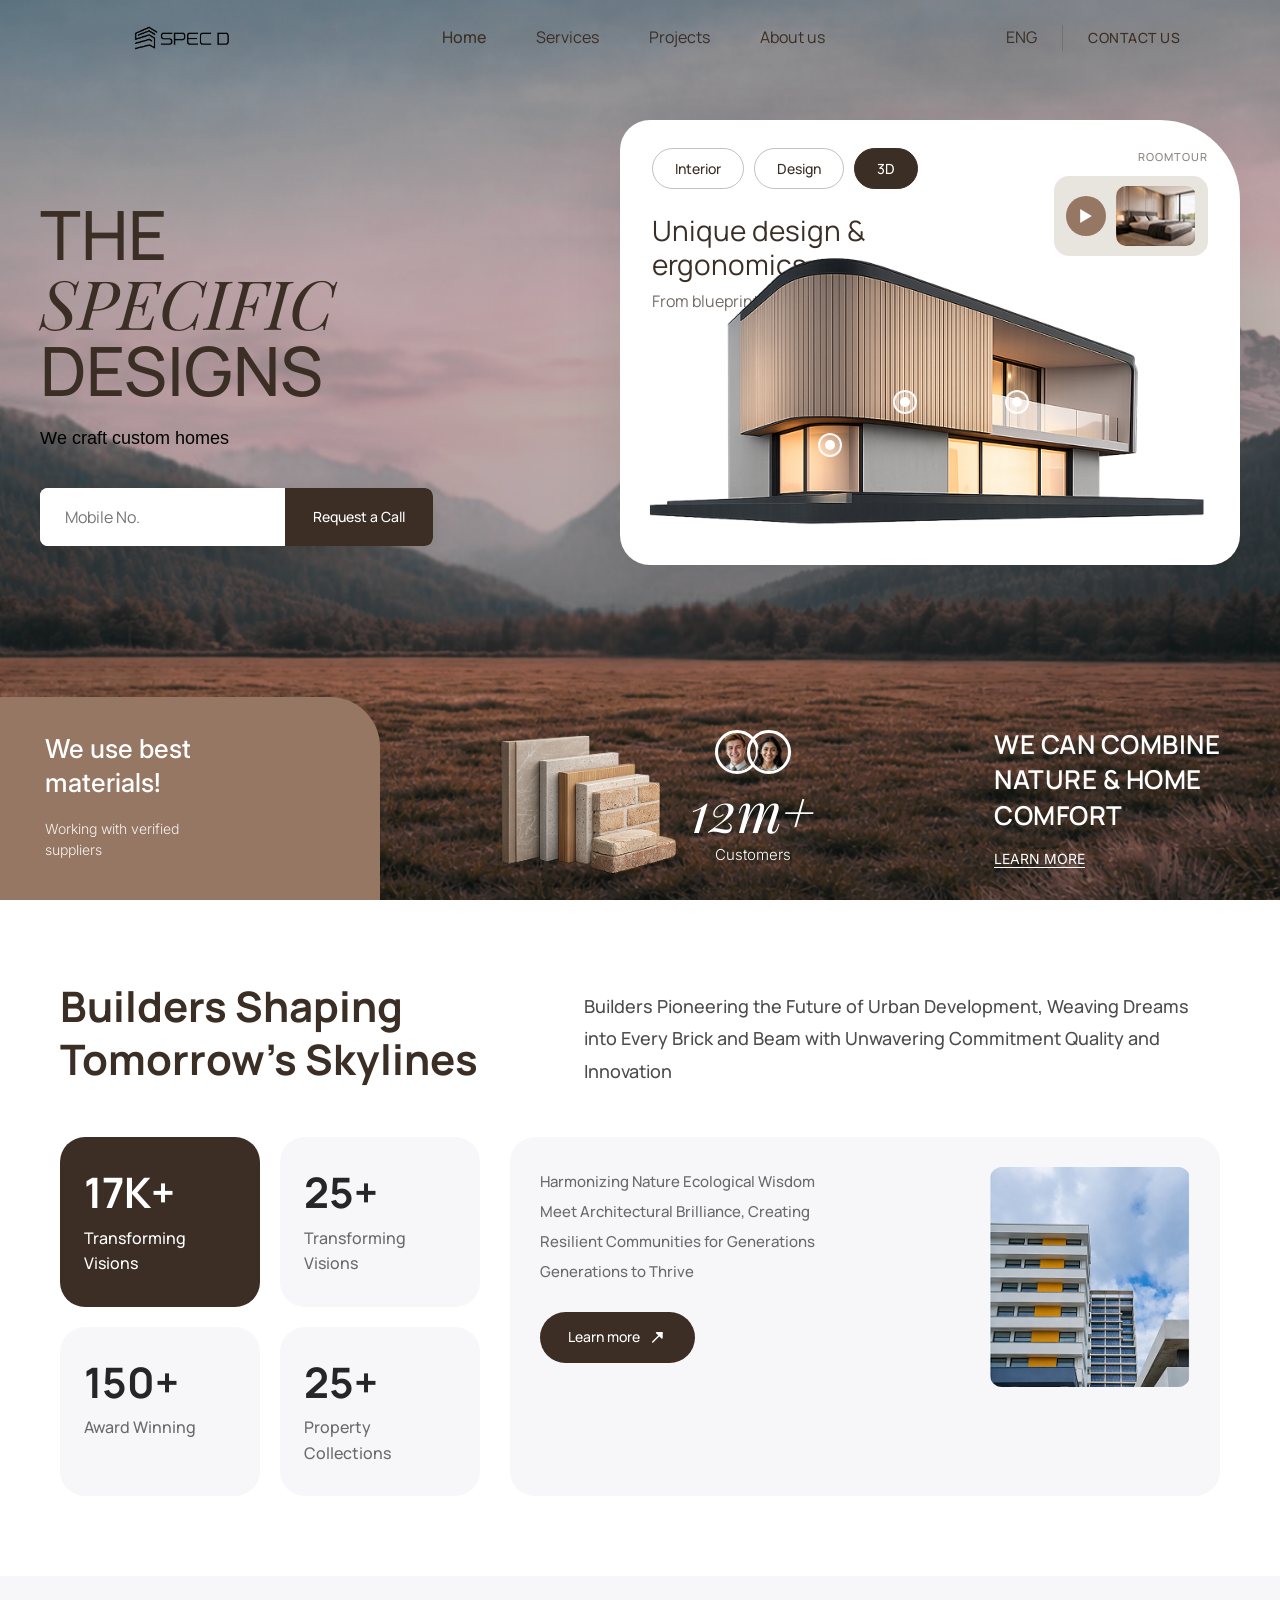
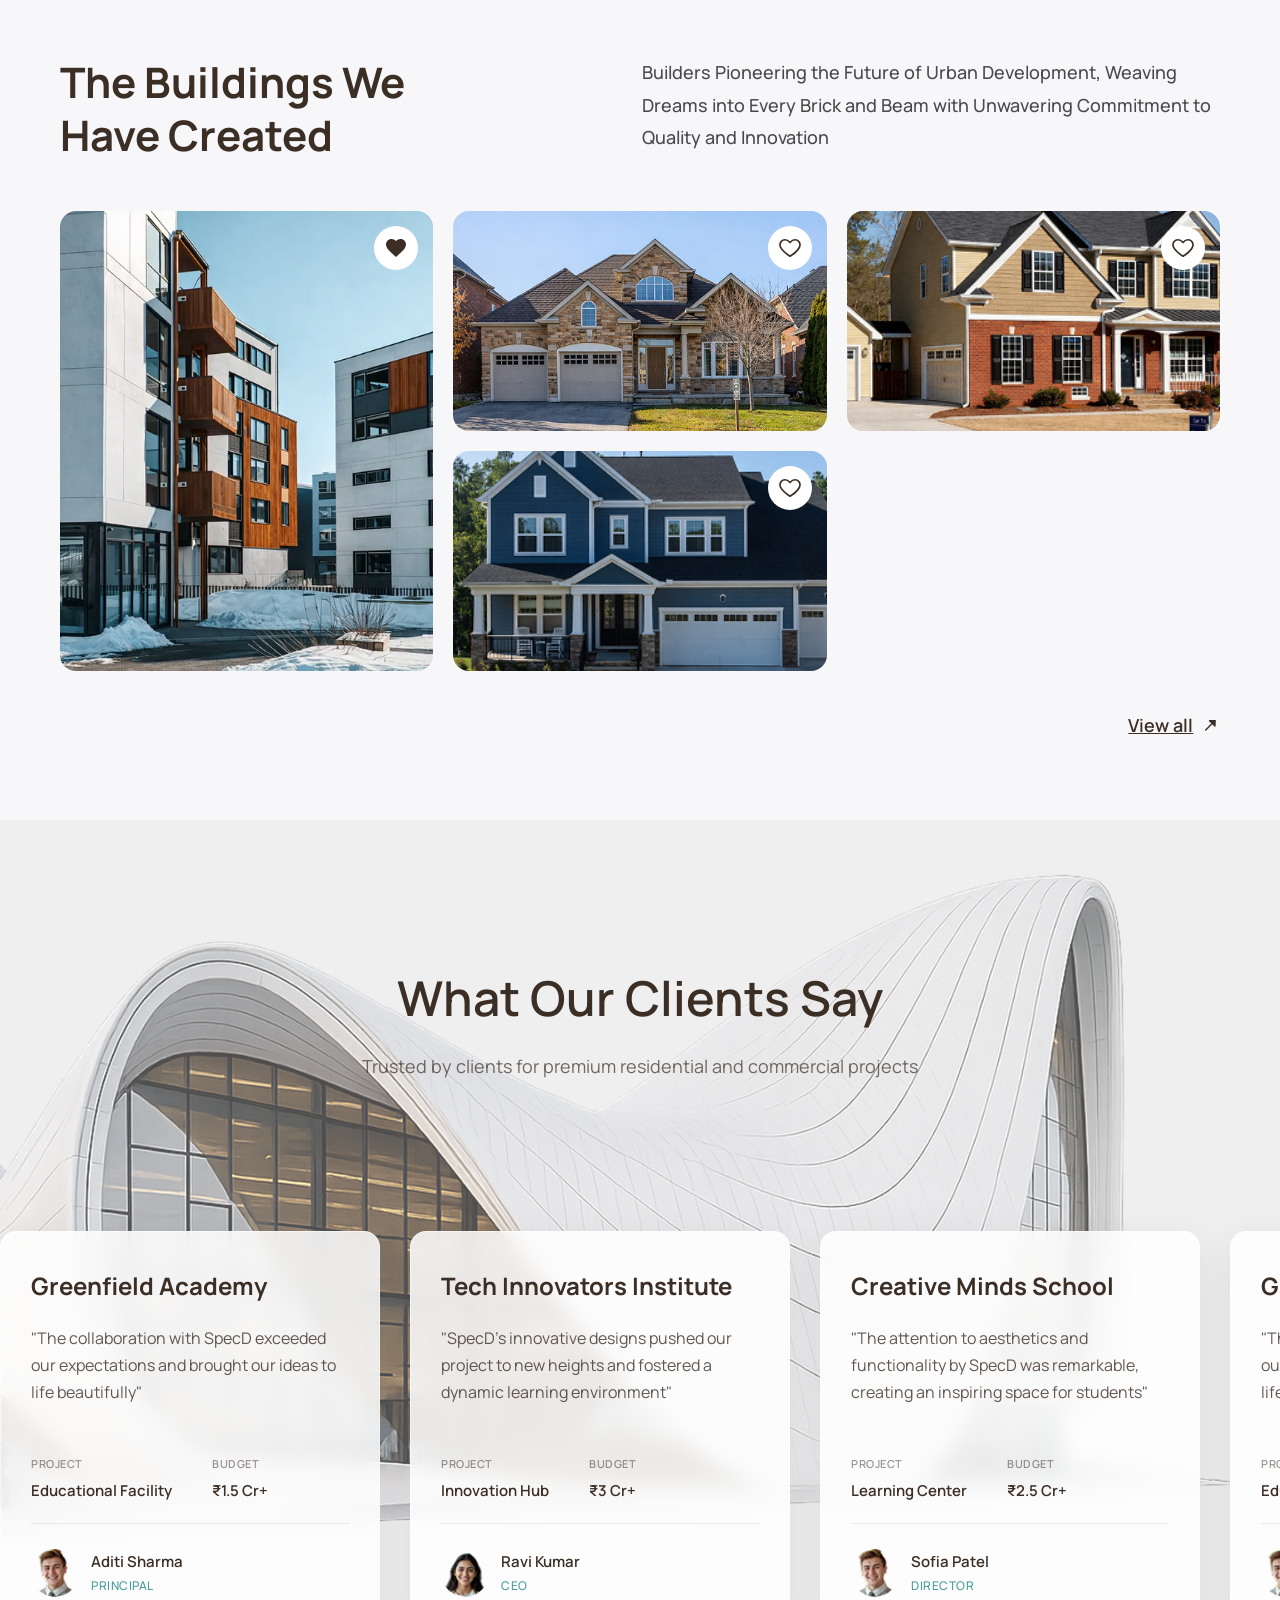
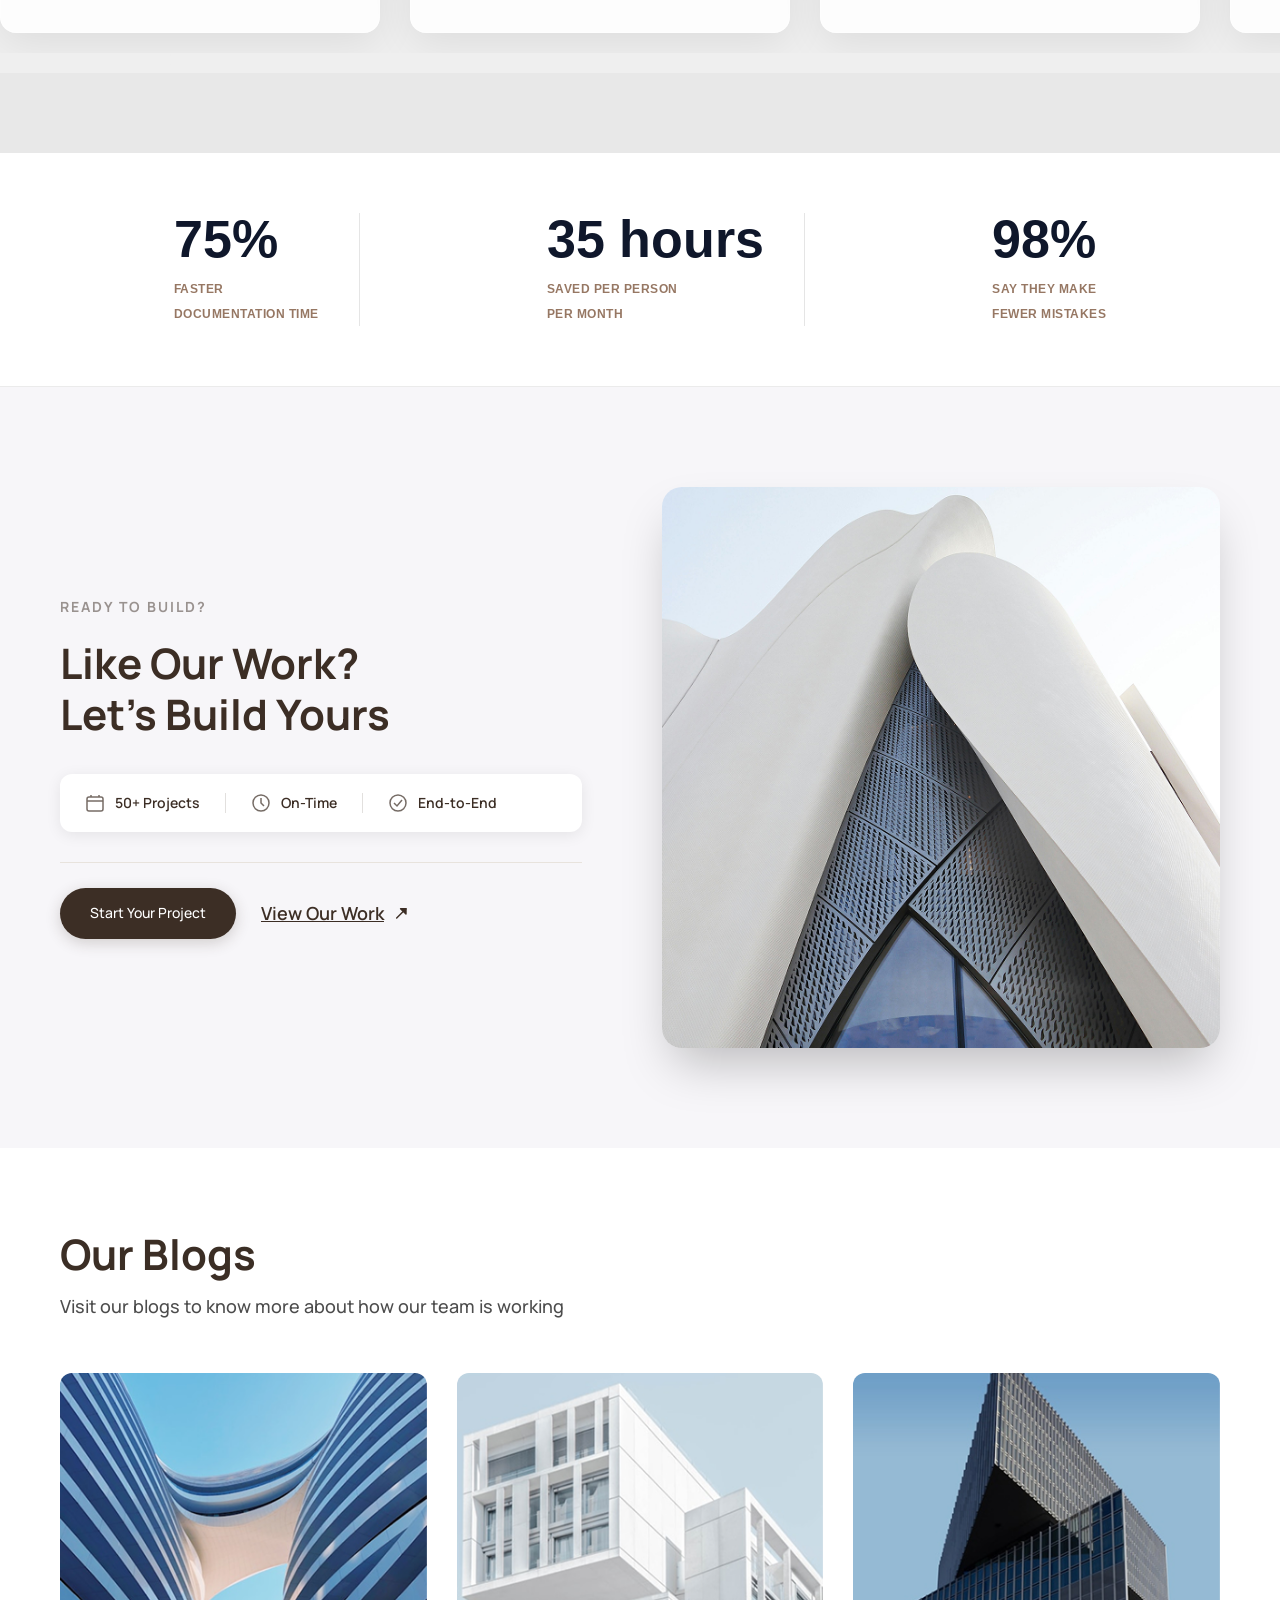
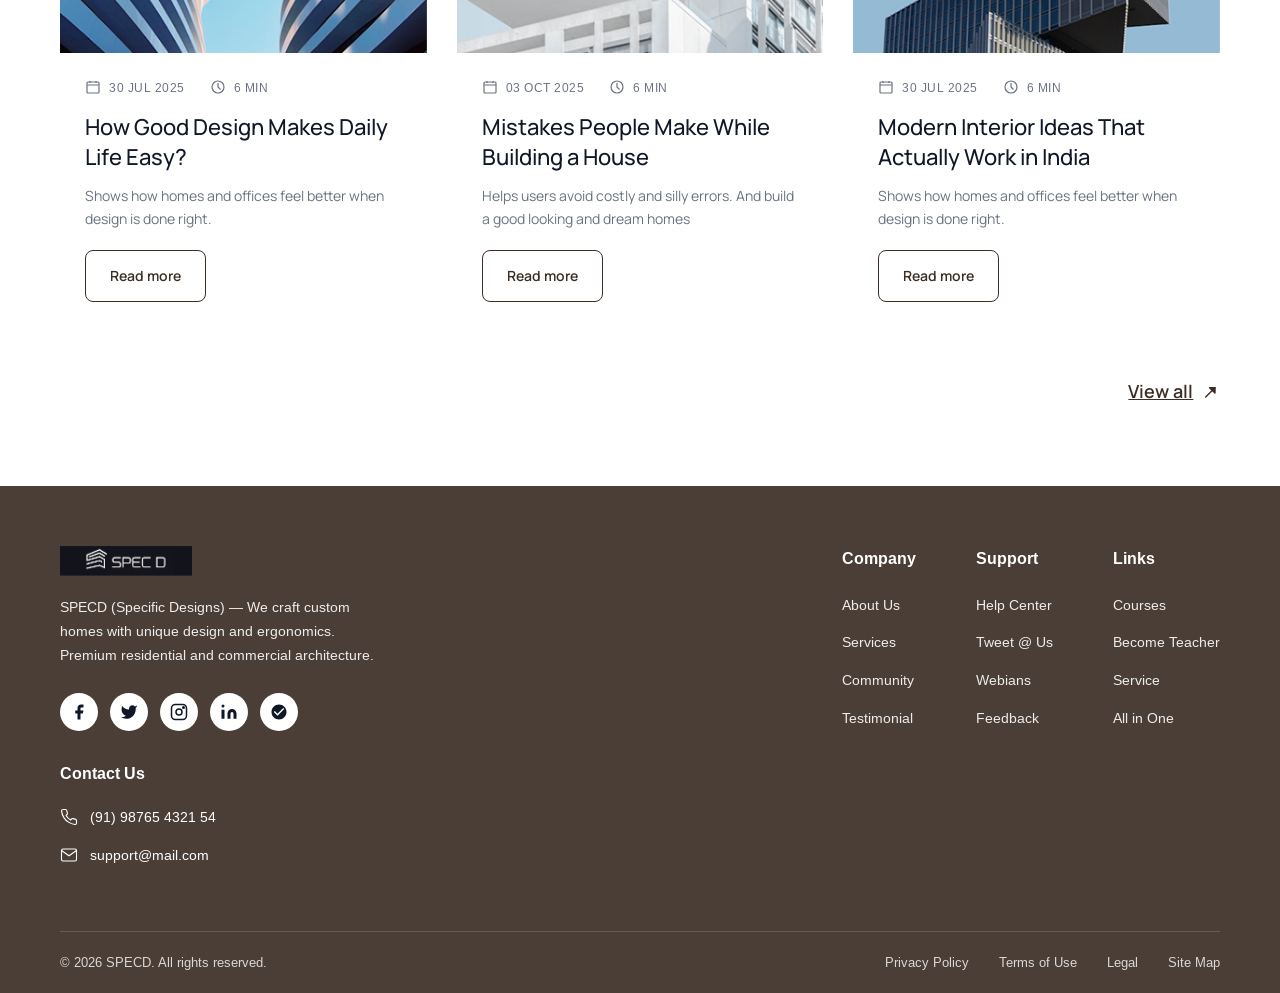
==== commit 6f7547d9: "Update logos, favicons, UI changes, and add glassy scroll header - Merge UIChanges_Aravind: SVG arro" ====
--- a/index.html
+++ b/index.html
@@ -3,8 +3,19 @@
 <head>
     <meta charset="UTF-8">
     <meta name="viewport" content="width=device-width, initial-scale=1.0">
-    <meta name="description" content="SpecD - Specific Designs. We craft custom homes with unique design and ergonomics. Premium residential and commercial architecture projects.">
-    <title>SpecD - Specific Designs | Custom Home Architecture</title>
+    <meta name="description" content="SPECD - Specific Designs. We craft custom homes with unique design and ergonomics. Premium residential and commercial architecture projects.">
+    <title>SPECD - Specific Designs | Custom Home Architecture</title>
+
+    <!-- Favicons -->
+    <link rel="apple-touch-icon" sizes="180x180" href="apple-touch-icon.png">
+    <link rel="icon" type="image/png" sizes="32x32" href="favicon-32x32.png">
+    <link rel="icon" type="image/png" sizes="16x16" href="favicon-16x16.png">
+
+    <!-- Open Graph / Facebook -->
+    <meta property="og:type" content="website">
+    <meta property="og:title" content="SPECD - Specific Designs | Custom Home Architecture">
+    <meta property="og:description" content="SPECD - Specific Designs. We craft custom homes with unique design and ergonomics. Premium residential and commercial architecture projects.">
+    <meta property="og:image" content="icon-512x512.png">
 
     <!-- Google Fonts -->
     <link rel="preconnect" href="https://fonts.googleapis.com">
@@ -20,8 +31,7 @@
         <div class="container">
             <div class="header-content">
                 <div class="logo">
-                    <img src="Icons/SpecD Logo 3.svg" alt="SpecD Logo">
-                    <span class="logo-text">Specific Designs</span>
+                    <img src="Icons/black-horizontal-with-blue-logo.png" alt="SPECD Logo">
                 </div>
                 <nav class="main-nav">
                     <ul class="nav-links">
@@ -568,10 +578,9 @@
             <div class="footer-content">
                 <div class="footer-brand">
                     <div class="logo">
-                        <img src="Icons/SpecD Logo 4.svg" alt="SpecD Logo">
-                        <span class="logo-text">Specific Designs</span>
-                    </div>
-                    <p class="footer-desc">Lorem ipsum dolor sit amet, consectetur adipiscing elit ut aliquam, purus sit amet luctus venenatis.</p>
+                        <img src="Icons/white-horizontal-with-blue-logo.png" alt="SPECD Logo">
+                    </div>
+                    <p class="footer-desc">SPECD (Specific Designs) — We craft custom homes with unique design and ergonomics. Premium residential and commercial architecture.</p>
                     <div class="social-links">
                         <a href="#" class="social-icon">
                             <svg width="20" height="20" viewBox="0 0 24 24" fill="#101828">
@@ -651,7 +660,7 @@
             </div>
 
             <div class="footer-bottom">
-                <p>&copy; Copyright by CodedUI. All rights reserved.</p>
+                <p>&copy; 2026 SPECD. All rights reserved.</p>
                 <div class="footer-legal">
                     <a href="#">Privacy Policy</a>
                     <a href="#">Terms of Use</a>
@@ -661,5 +670,35 @@
             </div>
         </div>
     </footer>
+
+    <script>
+    (function() {
+        const header = document.querySelector('.header');
+        let lastScroll = 0;
+        const threshold = 80;
+
+        window.addEventListener('scroll', function() {
+            const currentScroll = window.scrollY;
+
+            if (currentScroll <= threshold) {
+                header.classList.remove('scrolled', 'hidden');
+                lastScroll = currentScroll;
+                return;
+            }
+
+            if (currentScroll > lastScroll) {
+                // Scrolling down — hide header
+                header.classList.add('hidden');
+                header.classList.remove('scrolled');
+            } else {
+                // Scrolling up — show glassy header
+                header.classList.remove('hidden');
+                header.classList.add('scrolled');
+            }
+
+            lastScroll = currentScroll;
+        });
+    })();
+    </script>
 </body>
 </html>
--- a/css/styles.css
+++ b/css/styles.css
@@ -74,12 +74,21 @@
     z-index: 1000;
     background: transparent;
     padding: 20px 0;
-    transition: background 0.3s ease;
+    transition: all 0.4s cubic-bezier(0.4, 0, 0.2, 1);
+    transform: translateY(0);
+}
+
+.header.hidden {
+    transform: translateY(-100%);
 }
 
 .header.scrolled {
-    background: rgba(255, 255, 255, 0.95);
-    box-shadow: 0 2px 20px rgba(0, 0, 0, 0.1);
+    background: rgba(255, 255, 255, 0.65);
+    backdrop-filter: blur(20px) saturate(180%);
+    -webkit-backdrop-filter: blur(20px) saturate(180%);
+    box-shadow: 0 4px 30px rgba(0, 0, 0, 0.08);
+    border-bottom: 1px solid rgba(255, 255, 255, 0.3);
+    padding: 12px 0;
 }
 
 .header-content {
@@ -98,8 +107,8 @@
 }
 
 .logo img {
-    width: 40px;
-    height: 40px;
+    height: 36px;
+    width: auto;
 }
 
 .logo-text {
@@ -1313,8 +1322,8 @@
 }
 
 .footer-brand .logo img {
-    width: 32px;
-    height: 32px;
+    height: 30px;
+    width: auto;
 }
 
 .footer-brand .logo-text {
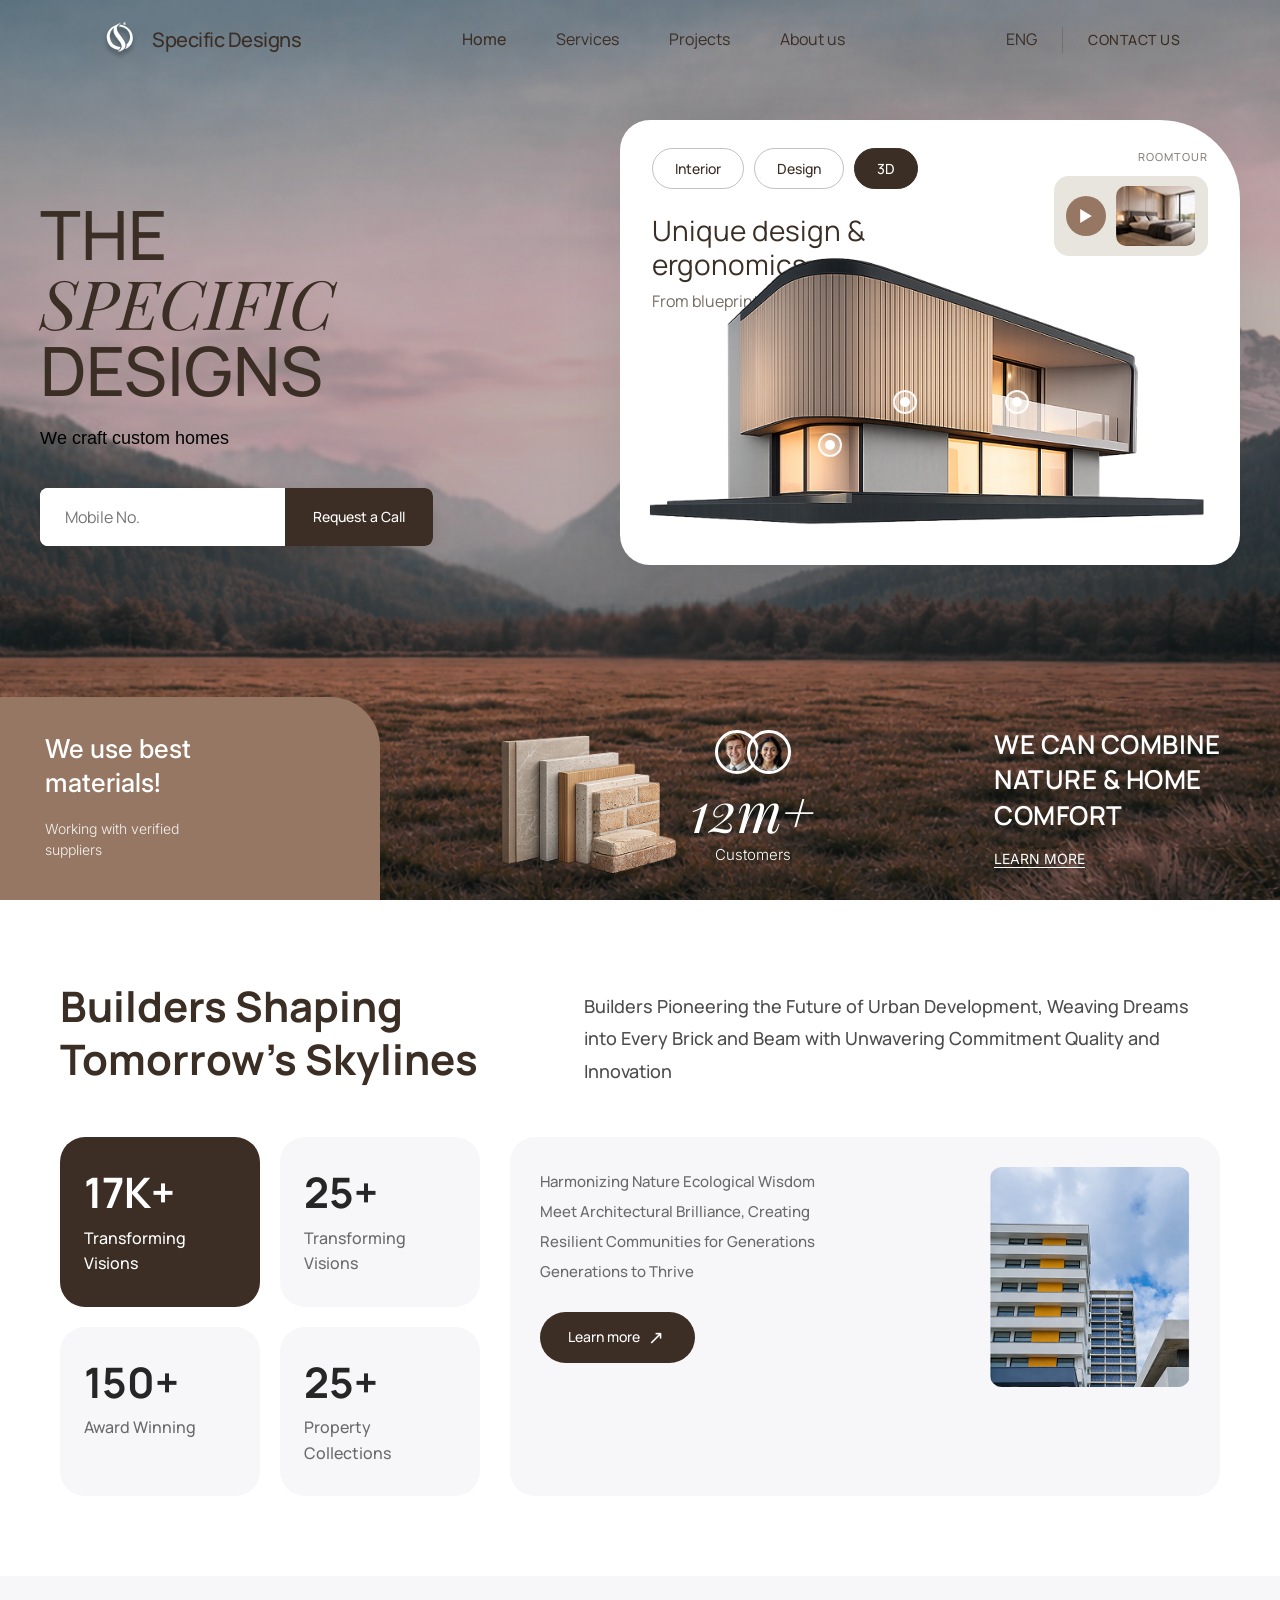
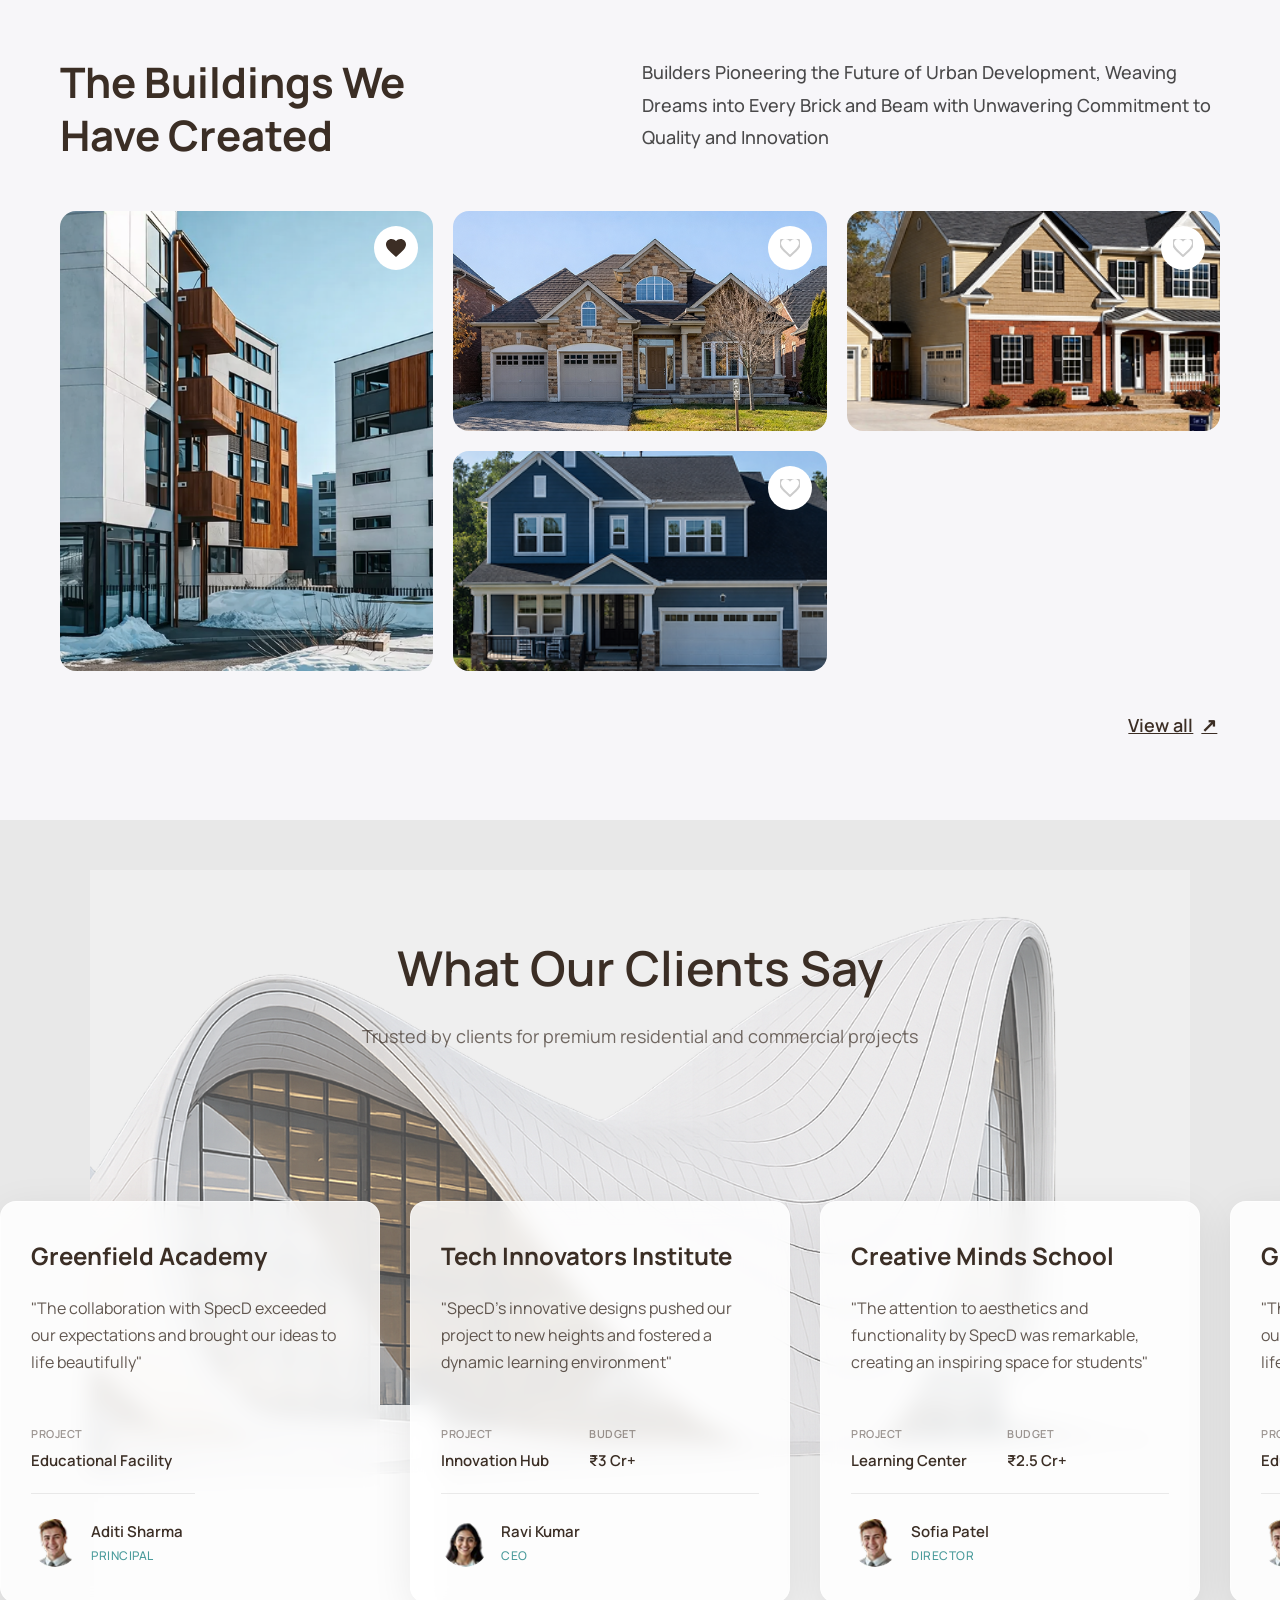
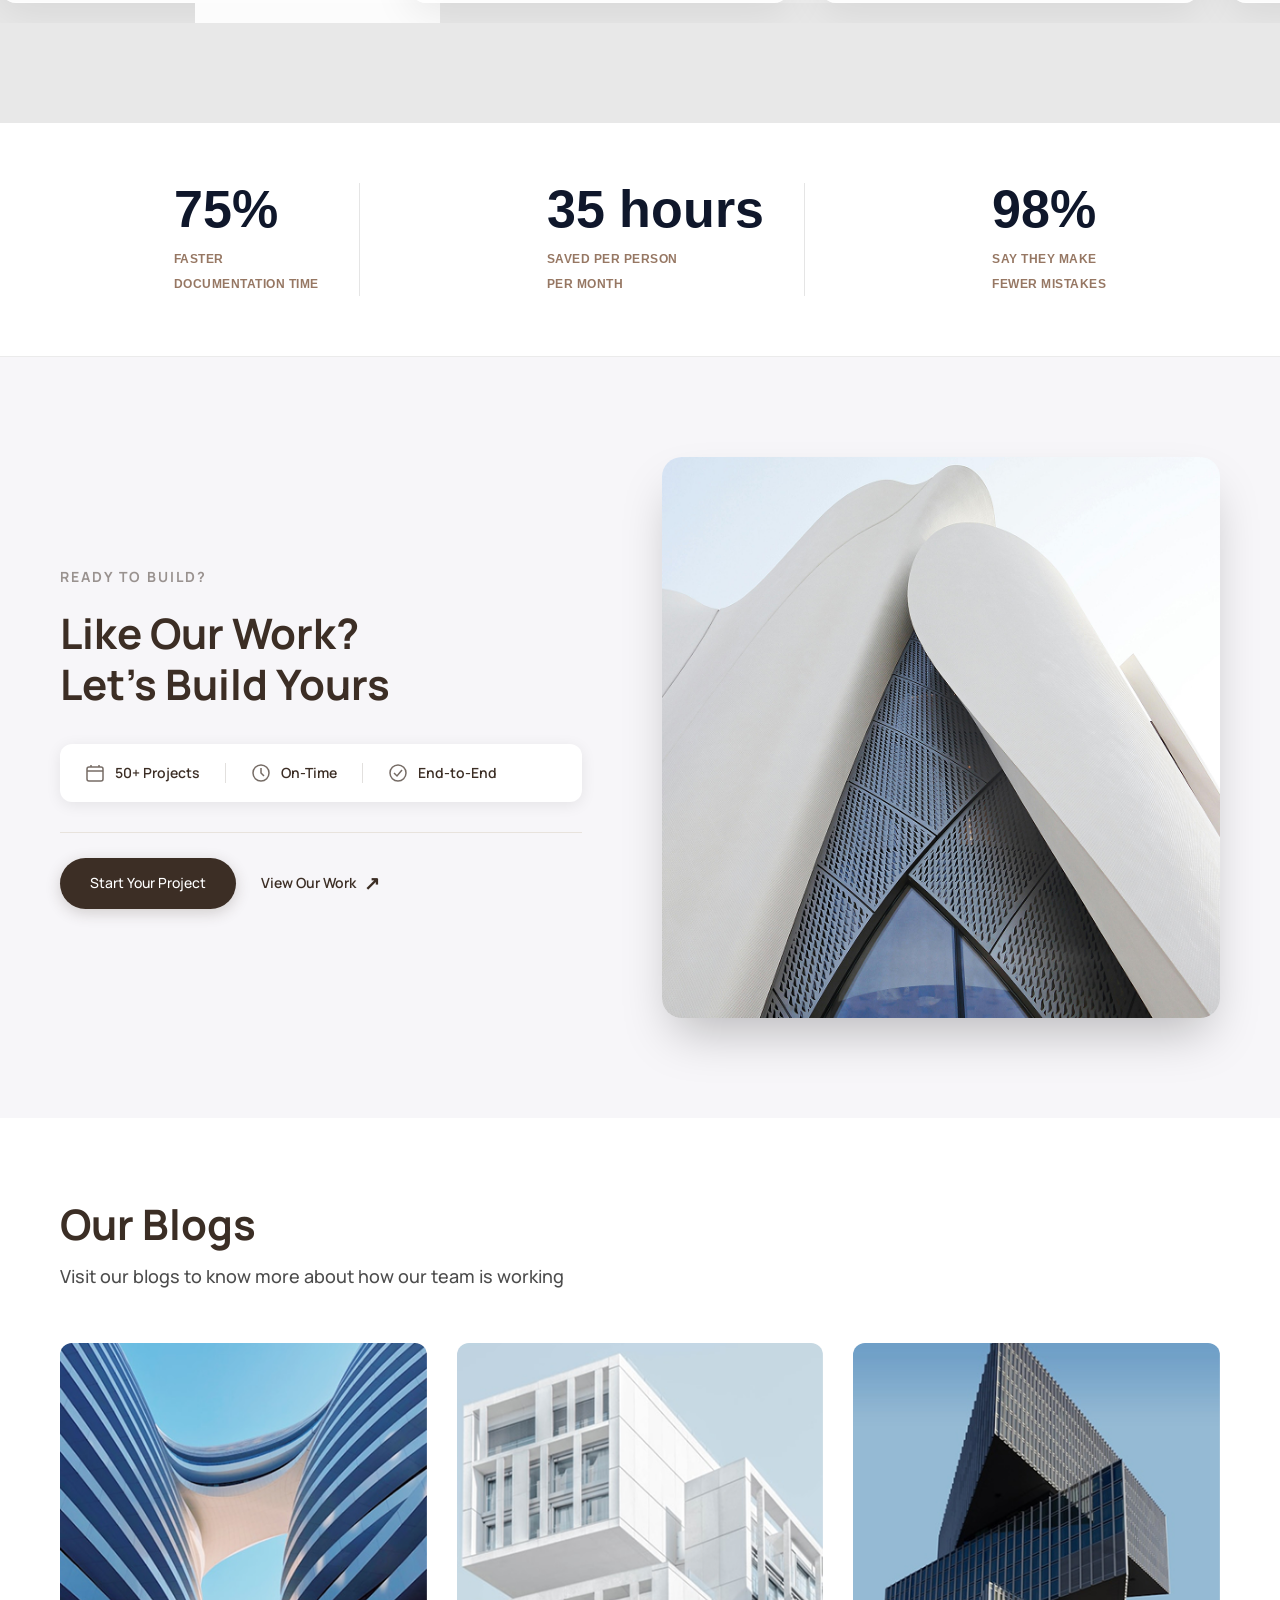
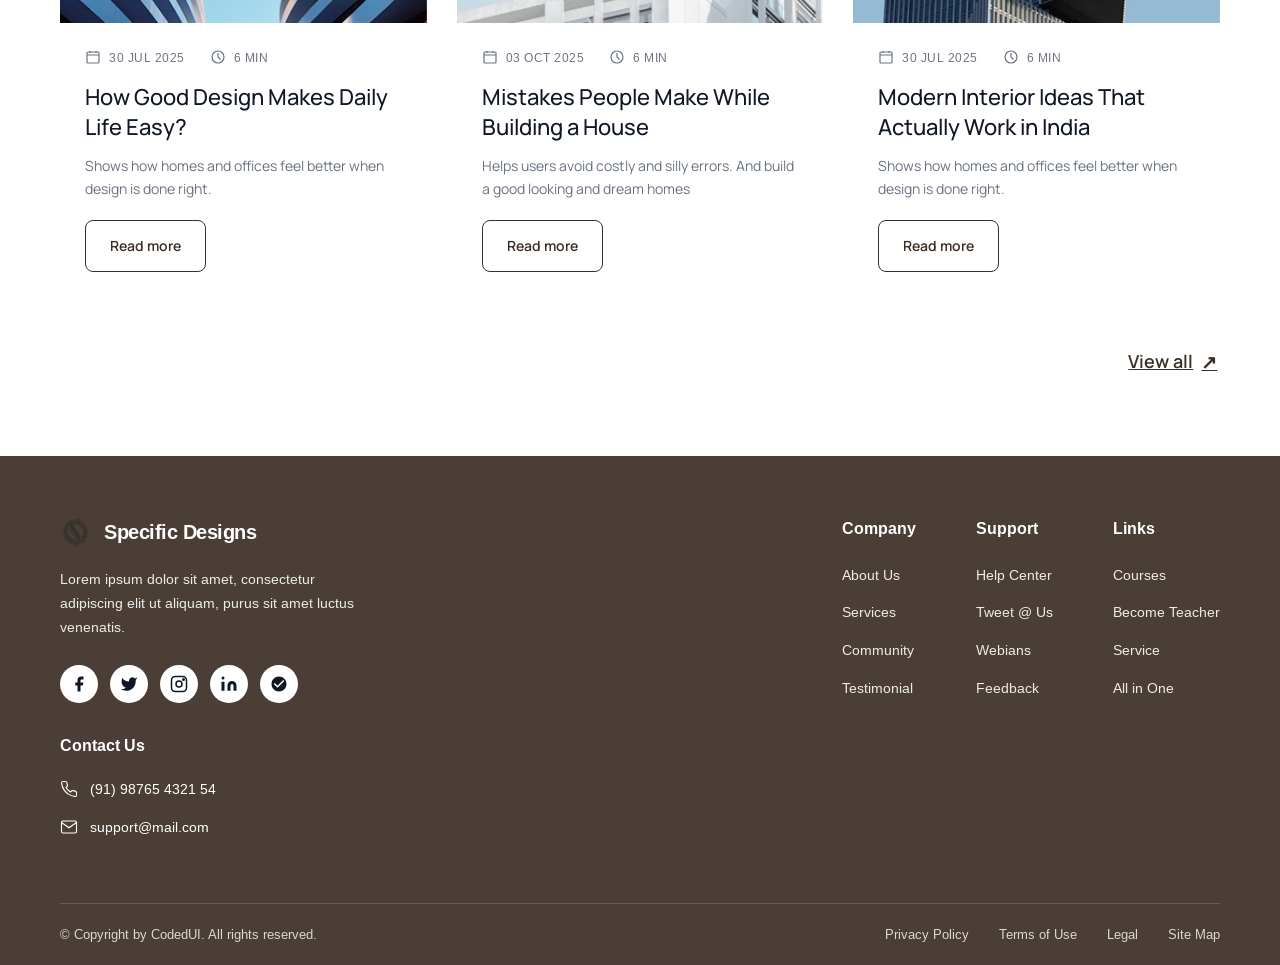
==== commit 5c69743b: "project page added" ====
--- a/index.html
+++ b/index.html
@@ -1,43 +1,42 @@
 <!DOCTYPE html>
 <html lang="en">
+
 <head>
     <meta charset="UTF-8">
     <meta name="viewport" content="width=device-width, initial-scale=1.0">
-    <meta name="description" content="SPECD - Specific Designs. We craft custom homes with unique design and ergonomics. Premium residential and commercial architecture projects.">
-    <title>SPECD - Specific Designs | Custom Home Architecture</title>
-
-    <!-- Favicons -->
-    <link rel="apple-touch-icon" sizes="180x180" href="apple-touch-icon.png">
-    <link rel="icon" type="image/png" sizes="32x32" href="favicon-32x32.png">
-    <link rel="icon" type="image/png" sizes="16x16" href="favicon-16x16.png">
-
-    <!-- Open Graph / Facebook -->
-    <meta property="og:type" content="website">
-    <meta property="og:title" content="SPECD - Specific Designs | Custom Home Architecture">
-    <meta property="og:description" content="SPECD - Specific Designs. We craft custom homes with unique design and ergonomics. Premium residential and commercial architecture projects.">
-    <meta property="og:image" content="icon-512x512.png">
+    <meta name="description"
+        content="SpecD - Specific Designs. We craft custom homes with unique design and ergonomics. Premium residential and commercial architecture projects.">
+    <title>SpecD - Specific Designs | Custom Home Architecture</title>
 
     <!-- Google Fonts -->
     <link rel="preconnect" href="https://fonts.googleapis.com">
     <link rel="preconnect" href="https://fonts.gstatic.com" crossorigin>
-    <link href="https://fonts.googleapis.com/css2?family=Arimo:wght@400;500;700&family=Inter:wght@300;400;500&family=Manrope:wght@400;500;600;700&family=Playfair+Display:ital,wght@0,400;0,500;1,400&display=swap" rel="stylesheet">
+    <link
+        href="https://fonts.googleapis.com/css2?family=Arimo:wght@400;500;700&family=Inter:wght@300;400;500&family=Manrope:wght@400;500;600;700&family=Playfair+Display:ital,wght@0,400;0,500;1,400&display=swap"
+        rel="stylesheet">
 
     <!-- Stylesheet -->
     <link rel="stylesheet" href="css/styles.css">
+    <link rel="stylesheet" href="css/header.css">
+    <link rel="stylesheet" href="css/general.css">
+    <link rel="stylesheet" href="css/index.css">
+    <link rel="stylesheet" href="css/footer.css">
 </head>
+
 <body>
     <!-- Header / Navigation -->
     <header class="header">
         <div class="container">
             <div class="header-content">
                 <div class="logo">
-                    <img src="Icons/black-horizontal-with-blue-logo.png" alt="SPECD Logo">
+                    <img src="Icons/SpecD Logo 3.svg" alt="SpecD Logo">
+                    <span class="logo-text">Specific Designs</span>
                 </div>
                 <nav class="main-nav">
                     <ul class="nav-links">
                         <li><a href="#" class="active">Home</a></li>
                         <li><a href="#services">Services</a></li>
-                        <li><a href="#projects">Projects</a></li>
+                        <li><a href="pages/project.html">Projects</a></li>
                         <li><a href="#about">About us</a></li>
                     </ul>
                 </nav>
@@ -91,7 +90,7 @@
                             <div class="tour-content">
                                 <div class="play-btn">
                                     <svg width="10" height="12" viewBox="0 0 10 12" fill="none">
-                                        <path d="M10 6L0 12V0L10 6Z" fill="white"/>
+                                        <path d="M10 6L0 12V0L10 6Z" fill="white" />
                                     </svg>
                                 </div>
                                 <img src="Assets/Bedroom.png" alt="Room Tour Preview">
@@ -117,10 +116,10 @@
                     <div class="materials-card">
                         <h4>We use best<br>materials!</h4>
                         <p>Working with verified<br>suppliers</p>
-                        </div>
+                    </div>
                     <div class="interior-preview">
                         <img src="Assets/TilesImage.png" alt="Interior Preview">
-                        </div>
+                    </div>
                 </div>
                 <div class="hero-bottom-right">
                     <div class="customers-stat">
@@ -145,7 +144,8 @@
         <div class="container">
             <div class="stats-header">
                 <h2 class="section-title">Builders Shaping<br>Tomorrow's Skylines</h2>
-                <p class="section-desc">Builders Pioneering the Future of Urban Development, Weaving Dreams into Every Brick and Beam with Unwavering Commitment Quality and Innovation</p>
+                <p class="section-desc">Builders Pioneering the Future of Urban Development, Weaving Dreams into Every
+                    Brick and Beam with Unwavering Commitment Quality and Innovation</p>
             </div>
             <div class="stats-content">
                 <div class="stats-left">
@@ -169,7 +169,7 @@
                     </div>
                 </div>
                 <div class="stats-right">
-                    <div  class="stat-card large">
+                    <div class="stat-card large">
                         <div class="stat-card-content">
                             <div class="stat-card-text">
                                 <ul class="feature-list">
@@ -178,14 +178,7 @@
                                     <li>Resilient Communities for Generations</li>
                                     <li>Generations to Thrive</li>
                                 </ul>
-                                <a href="#" class="btn btn-dark">Learn more 
-                                    <span class="arrow">
-                                         <svg viewBox="0 0 24 24" aria-hidden="true">
-                                            <path d="M6 18L18 6" />
-                                            <path d="M18 6L18 13L11 6Z" />
-                                        </svg>
-                                    </span>
-                                </a>
+                                <a href="#" class="btn btn-dark">Learn more <span class="arrow">↗</span></a>
                             </div>
                             <div class="stat-card-image">
                                 <img src="Assets/BuildingSection2.png" alt="Building">
@@ -202,51 +195,52 @@
         <div class="container">
             <div class="projects-header">
                 <h2 class="section-title">The Buildings We<br>Have Created</h2>
-                <p class="section-desc">Builders Pioneering the Future of Urban Development, Weaving Dreams into Every Brick and Beam with Unwavering Commitment to Quality and Innovation</p>
+                <p class="section-desc">Builders Pioneering the Future of Urban Development, Weaving Dreams into Every
+                    Brick and Beam with Unwavering Commitment to Quality and Innovation</p>
             </div>
             <div class="projects-grid">
                 <div class="project-card large">
                     <img src="Assets/Section3Building1.png" alt="Modern Building Project">
                     <button class="favorite-btn active">
                         <svg width="20" height="18" viewBox="0 0 20 18" fill="currentColor">
-                            <path d="M10 18L8.55 16.7C3.4 12.1 0 9.1 0 5.5C0 2.4 2.4 0 5.5 0C7.2 0 8.9 0.8 10 2.1C11.1 0.8 12.8 0 14.5 0C17.6 0 20 2.4 20 5.5C20 9.1 16.6 12.1 11.45 16.7L10 18Z"/>
+                            <path
+                                d="M10 18L8.55 16.7C3.4 12.1 0 9.1 0 5.5C0 2.4 2.4 0 5.5 0C7.2 0 8.9 0.8 10 2.1C11.1 0.8 12.8 0 14.5 0C17.6 0 20 2.4 20 5.5C20 9.1 16.6 12.1 11.45 16.7L10 18Z" />
                         </svg>
                     </button>
                 </div>
                 <div class="project-card">
                     <img src="Assets/Section3Building2.png" alt="Commercial Building">
                     <button class="favorite-btn">
-                        <svg class="heart-icon" viewBox="0 0 24 24" aria-hidden="true">
-                         <path d="M12 21s-7.5-4.6-10-9.3C-0.4 7.4 2.4 3 6.5 3c2.1 0 3.9 1.1 5.5 3 1.6-1.9 3.4-3 5.5-3 4.1 0 6.9 4.4 4.5 8.7C19.5 16.4 12 21 12 21z"/>
+                        <svg width="20" height="18" viewBox="0 0 20 18" fill="none" stroke="currentColor"
+                            stroke-width="2">
+                            <path
+                                d="M10 17L8.55 15.7C3.4 11.1 0 8.1 0 4.5C0 1.4 2.4 -1 5.5 -1C7.2 -1 8.9 -0.2 10 1.1C11.1 -0.2 12.8 -1 14.5 -1C17.6 -1 20 1.4 20 4.5C20 8.1 16.6 11.1 11.45 15.7L10 17Z" />
                         </svg>
                     </button>
                 </div>
                 <div class="project-card">
                     <img src="Assets/Section3Building3.png" alt="Residential Complex">
                     <button class="favorite-btn">
-                        <svg class="heart-icon" viewBox="0 0 24 24" aria-hidden="true">
-                         <path d="M12 21s-7.5-4.6-10-9.3C-0.4 7.4 2.4 3 6.5 3c2.1 0 3.9 1.1 5.5 3 1.6-1.9 3.4-3 5.5-3 4.1 0 6.9 4.4 4.5 8.7C19.5 16.4 12 21 12 21z"/>
+                        <svg width="20" height="18" viewBox="0 0 20 18" fill="none" stroke="currentColor"
+                            stroke-width="2">
+                            <path
+                                d="M10 17L8.55 15.7C3.4 11.1 0 8.1 0 4.5C0 1.4 2.4 -1 5.5 -1C7.2 -1 8.9 -0.2 10 1.1C11.1 -0.2 12.8 -1 14.5 -1C17.6 -1 20 1.4 20 4.5C20 8.1 16.6 11.1 11.45 15.7L10 17Z" />
                         </svg>
                     </button>
                 </div>
                 <div class="project-card">
                     <img src="Assets/Section3Building4.png" alt="Office Building">
                     <button class="favorite-btn">
-                        <svg class="heart-icon" viewBox="0 0 24 24" aria-hidden="true">
-                         <path d="M12 21s-7.5-4.6-10-9.3C-0.4 7.4 2.4 3 6.5 3c2.1 0 3.9 1.1 5.5 3 1.6-1.9 3.4-3 5.5-3 4.1 0 6.9 4.4 4.5 8.7C19.5 16.4 12 21 12 21z"/>
+                        <svg width="20" height="18" viewBox="0 0 20 18" fill="none" stroke="currentColor"
+                            stroke-width="2">
+                            <path
+                                d="M10 17L8.55 15.7C3.4 11.1 0 8.1 0 4.5C0 1.4 2.4 -1 5.5 -1C7.2 -1 8.9 -0.2 10 1.1C11.1 -0.2 12.8 -1 14.5 -1C17.6 -1 20 1.4 20 4.5C20 8.1 16.6 11.1 11.45 15.7L10 17Z" />
                         </svg>
                     </button>
                 </div>
             </div>
             <div class="projects-footer">
-                <a href="#" class="view-all">View all 
-                    <span class="arrow">
-                        <svg viewBox="0 0 24 24" aria-hidden="true">
-                            <path d="M6 18L18 6" />
-                            <path d="M18 6L18 13L11 6Z" />
-                        </svg>
-                    </span>
-                </a>
+                <a href="#" class="view-all">View all <span class="arrow">↗</span></a>
             </div>
         </div>
     </section>
@@ -265,7 +259,8 @@
                 <!-- First set of cards -->
                 <div class="testimonial-card">
                     <h3 class="client-name">Greenfield Academy</h3>
-                    <p class="testimonial-quote">"The collaboration with SpecD exceeded our expectations and brought our ideas to life beautifully"</p>
+                    <p class="testimonial-quote">"The collaboration with SpecD exceeded our expectations and brought our
+                        ideas to life beautifully"</p>
                     <div class="project-details">
                         <div class="detail">
                             <span class="detail-label">PROJECT</span>
@@ -287,7 +282,8 @@
 
                 <div class="testimonial-card">
                     <h3 class="client-name">Tech Innovators Institute</h3>
-                    <p class="testimonial-quote">"SpecD's innovative designs pushed our project to new heights and fostered a dynamic learning environment"</p>
+                    <p class="testimonial-quote">"SpecD's innovative designs pushed our project to new heights and
+                        fostered a dynamic learning environment"</p>
                     <div class="project-details">
                         <div class="detail">
                             <span class="detail-label">PROJECT</span>
@@ -309,7 +305,8 @@
 
                 <div class="testimonial-card">
                     <h3 class="client-name">Creative Minds School</h3>
-                    <p class="testimonial-quote">"The attention to aesthetics and functionality by SpecD was remarkable, creating an inspiring space for students"</p>
+                    <p class="testimonial-quote">"The attention to aesthetics and functionality by SpecD was remarkable,
+                        creating an inspiring space for students"</p>
                     <div class="project-details">
                         <div class="detail">
                             <span class="detail-label">PROJECT</span>
@@ -332,7 +329,8 @@
                 <!-- Duplicate cards for infinite scroll effect -->
                 <div class="testimonial-card">
                     <h3 class="client-name">Greenfield Academy</h3>
-                    <p class="testimonial-quote">"The collaboration with SpecD exceeded our expectations and brought our ideas to life beautifully"</p>
+                    <p class="testimonial-quote">"The collaboration with SpecD exceeded our expectations and brought our
+                        ideas to life beautifully"</p>
                     <div class="project-details">
                         <div class="detail">
                             <span class="detail-label">PROJECT</span>
@@ -354,7 +352,8 @@
 
                 <div class="testimonial-card">
                     <h3 class="client-name">Tech Innovators Institute</h3>
-                    <p class="testimonial-quote">"SpecD's innovative designs pushed our project to new heights and fostered a dynamic learning environment"</p>
+                    <p class="testimonial-quote">"SpecD's innovative designs pushed our project to new heights and
+                        fostered a dynamic learning environment"</p>
                     <div class="project-details">
                         <div class="detail">
                             <span class="detail-label">PROJECT</span>
@@ -376,7 +375,8 @@
 
                 <div class="testimonial-card">
                     <h3 class="client-name">Creative Minds School</h3>
-                    <p class="testimonial-quote">"The attention to aesthetics and functionality by SpecD was remarkable, creating an inspiring space for students"</p>
+                    <p class="testimonial-quote">"The attention to aesthetics and functionality by SpecD was remarkable,
+                        creating an inspiring space for students"</p>
                     <div class="project-details">
                         <div class="detail">
                             <span class="detail-label">PROJECT</span>
@@ -428,39 +428,35 @@
                     <h2 class="cta-title">Like Our Work?<br>Let's Build Yours</h2>
                     <div class="cta-features">
                         <div class="feature">
-                            <svg width="20" height="20" viewBox="0 0 20 20" fill="none" stroke="#3C2E25" stroke-width="1.5">
-                                <rect x="2" y="4" width="16" height="14" rx="2"/>
-                                <path d="M6 4V2M14 4V2M2 8h16"/>
+                            <svg width="20" height="20" viewBox="0 0 20 20" fill="none" stroke="#3C2E25"
+                                stroke-width="1.5">
+                                <rect x="2" y="4" width="16" height="14" rx="2" />
+                                <path d="M6 4V2M14 4V2M2 8h16" />
                             </svg>
                             <span>50+ Projects</span>
                         </div>
                         <div class="divider"></div>
                         <div class="feature">
-                            <svg width="20" height="20" viewBox="0 0 20 20" fill="none" stroke="#3C2E25" stroke-width="1.5">
-                                <circle cx="10" cy="10" r="8"/>
-                                <path d="M10 5v5l3 3"/>
+                            <svg width="20" height="20" viewBox="0 0 20 20" fill="none" stroke="#3C2E25"
+                                stroke-width="1.5">
+                                <circle cx="10" cy="10" r="8" />
+                                <path d="M10 5v5l3 3" />
                             </svg>
                             <span>On-Time</span>
                         </div>
                         <div class="divider"></div>
                         <div class="feature">
-                            <svg width="20" height="20" viewBox="0 0 20 20" fill="none" stroke="#3C2E25" stroke-width="1.5">
-                                <circle cx="10" cy="10" r="8"/>
-                                <path d="M6 10l3 3 5-6"/>
+                            <svg width="20" height="20" viewBox="0 0 20 20" fill="none" stroke="#3C2E25"
+                                stroke-width="1.5">
+                                <circle cx="10" cy="10" r="8" />
+                                <path d="M6 10l3 3 5-6" />
                             </svg>
                             <span>End-to-End</span>
                         </div>
                     </div>
                     <div class="cta-buttons">
                         <a href="#" class="btn btn-primary">Start Your Project</a>
-                        <a href="#projects" class="view-all">View Our Work
-                           <span class="arrow">
-                                <svg viewBox="0 0 24 24" aria-hidden="true">
-                                    <path d="M6 18L18 6" />
-                                    <path d="M18 6L18 13L11 6Z" />
-                                </svg>
-                           </span>
-                </a>
+                        <a href="#projects" class="btn btn-link">View Our Work <span class="arrow">↗</span></a>
                     </div>
                 </div>
                 <div class="cta-right">
@@ -485,16 +481,18 @@
                     <div class="blog-content">
                         <div class="blog-meta">
                             <span class="date">
-                                <svg width="16" height="16" viewBox="0 0 16 16" fill="none" stroke="#6A7282" stroke-width="1.2">
-                                    <rect x="2" y="3" width="12" height="11" rx="1"/>
-                                    <path d="M5 2v2M11 2v2M2 6h12"/>
+                                <svg width="16" height="16" viewBox="0 0 16 16" fill="none" stroke="#6A7282"
+                                    stroke-width="1.2">
+                                    <rect x="2" y="3" width="12" height="11" rx="1" />
+                                    <path d="M5 2v2M11 2v2M2 6h12" />
                                 </svg>
                                 30 JUL 2025
                             </span>
                             <span class="read-time">
-                                <svg width="16" height="16" viewBox="0 0 16 16" fill="none" stroke="#6A7282" stroke-width="1.2">
-                                    <circle cx="8" cy="8" r="6"/>
-                                    <path d="M8 4v4l2.5 2.5"/>
+                                <svg width="16" height="16" viewBox="0 0 16 16" fill="none" stroke="#6A7282"
+                                    stroke-width="1.2">
+                                    <circle cx="8" cy="8" r="6" />
+                                    <path d="M8 4v4l2.5 2.5" />
                                 </svg>
                                 6 MIN
                             </span>
@@ -512,22 +510,25 @@
                     <div class="blog-content">
                         <div class="blog-meta">
                             <span class="date">
-                                <svg width="16" height="16" viewBox="0 0 16 16" fill="none" stroke="#6A7282" stroke-width="1.2">
-                                    <rect x="2" y="3" width="12" height="11" rx="1"/>
-                                    <path d="M5 2v2M11 2v2M2 6h12"/>
+                                <svg width="16" height="16" viewBox="0 0 16 16" fill="none" stroke="#6A7282"
+                                    stroke-width="1.2">
+                                    <rect x="2" y="3" width="12" height="11" rx="1" />
+                                    <path d="M5 2v2M11 2v2M2 6h12" />
                                 </svg>
                                 03 OCT 2025
                             </span>
                             <span class="read-time">
-                                <svg width="16" height="16" viewBox="0 0 16 16" fill="none" stroke="#6A7282" stroke-width="1.2">
-                                    <circle cx="8" cy="8" r="6"/>
-                                    <path d="M8 4v4l2.5 2.5"/>
+                                <svg width="16" height="16" viewBox="0 0 16 16" fill="none" stroke="#6A7282"
+                                    stroke-width="1.2">
+                                    <circle cx="8" cy="8" r="6" />
+                                    <path d="M8 4v4l2.5 2.5" />
                                 </svg>
                                 6 MIN
                             </span>
                         </div>
                         <h3 class="blog-title">Mistakes People Make While Building a House</h3>
-                        <p class="blog-excerpt">Helps users avoid costly and silly errors. And build a good looking and dream homes</p>
+                        <p class="blog-excerpt">Helps users avoid costly and silly errors. And build a good looking and
+                            dream homes</p>
                         <a href="#" class="btn btn-outline">Read more</a>
                     </div>
                 </article>
@@ -539,16 +540,18 @@
                     <div class="blog-content">
                         <div class="blog-meta">
                             <span class="date">
-                                <svg width="16" height="16" viewBox="0 0 16 16" fill="none" stroke="#6A7282" stroke-width="1.2">
-                                    <rect x="2" y="3" width="12" height="11" rx="1"/>
-                                    <path d="M5 2v2M11 2v2M2 6h12"/>
+                                <svg width="16" height="16" viewBox="0 0 16 16" fill="none" stroke="#6A7282"
+                                    stroke-width="1.2">
+                                    <rect x="2" y="3" width="12" height="11" rx="1" />
+                                    <path d="M5 2v2M11 2v2M2 6h12" />
                                 </svg>
                                 30 JUL 2025
                             </span>
                             <span class="read-time">
-                                <svg width="16" height="16" viewBox="0 0 16 16" fill="none" stroke="#6A7282" stroke-width="1.2">
-                                    <circle cx="8" cy="8" r="6"/>
-                                    <path d="M8 4v4l2.5 2.5"/>
+                                <svg width="16" height="16" viewBox="0 0 16 16" fill="none" stroke="#6A7282"
+                                    stroke-width="1.2">
+                                    <circle cx="8" cy="8" r="6" />
+                                    <path d="M8 4v4l2.5 2.5" />
                                 </svg>
                                 6 MIN
                             </span>
@@ -560,14 +563,7 @@
                 </article>
             </div>
             <div class="blog-footer">
-                <a href="#" class="view-all">View all 
-                    <span class="arrow">
-                        <svg viewBox="0 0 24 24" aria-hidden="true">
-                            <path d="M6 18L18 6" />
-                            <path d="M18 6L18 13L11 6Z" />
-                        </svg>
-                    </span>
-                </a>
+                <a href="#" class="view-all">View all <span class="arrow">↗</span></a>
             </div>
         </div>
     </section>
@@ -578,50 +574,59 @@
             <div class="footer-content">
                 <div class="footer-brand">
                     <div class="logo">
-                        <img src="Icons/white-horizontal-with-blue-logo.png" alt="SPECD Logo">
-                    </div>
-                    <p class="footer-desc">SPECD (Specific Designs) — We craft custom homes with unique design and ergonomics. Premium residential and commercial architecture.</p>
+                        <img src="Icons/SpecD Logo 4.svg" alt="SpecD Logo">
+                        <span class="logo-text">Specific Designs</span>
+                    </div>
+                    <p class="footer-desc">Lorem ipsum dolor sit amet, consectetur adipiscing elit ut aliquam, purus sit
+                        amet luctus venenatis.</p>
                     <div class="social-links">
                         <a href="#" class="social-icon">
                             <svg width="20" height="20" viewBox="0 0 24 24" fill="#101828">
-                                <path d="M18 2h-3a5 5 0 00-5 5v3H7v4h3v8h4v-8h3l1-4h-4V7a1 1 0 011-1h3z"/>
+                                <path d="M18 2h-3a5 5 0 00-5 5v3H7v4h3v8h4v-8h3l1-4h-4V7a1 1 0 011-1h3z" />
                             </svg>
                         </a>
                         <a href="#" class="social-icon">
                             <svg width="20" height="20" viewBox="0 0 24 24" fill="#101828">
-                                <path d="M23 3a10.9 10.9 0 01-3.14 1.53 4.48 4.48 0 00-7.86 3v1A10.66 10.66 0 013 4s-4 9 5 13a11.64 11.64 0 01-7 2c9 5 20 0 20-11.5a4.5 4.5 0 00-.08-.83A7.72 7.72 0 0023 3z"/>
+                                <path
+                                    d="M23 3a10.9 10.9 0 01-3.14 1.53 4.48 4.48 0 00-7.86 3v1A10.66 10.66 0 013 4s-4 9 5 13a11.64 11.64 0 01-7 2c9 5 20 0 20-11.5a4.5 4.5 0 00-.08-.83A7.72 7.72 0 0023 3z" />
                             </svg>
                         </a>
                         <a href="#" class="social-icon">
-                            <svg width="20" height="20" viewBox="0 0 24 24" fill="none" stroke="#101828" stroke-width="2">
-                                <rect x="2" y="2" width="20" height="20" rx="5"/>
-                                <circle cx="12" cy="12" r="4"/>
-                                <circle cx="18" cy="6" r="1" fill="#101828"/>
+                            <svg width="20" height="20" viewBox="0 0 24 24" fill="none" stroke="#101828"
+                                stroke-width="2">
+                                <rect x="2" y="2" width="20" height="20" rx="5" />
+                                <circle cx="12" cy="12" r="4" />
+                                <circle cx="18" cy="6" r="1" fill="#101828" />
                             </svg>
                         </a>
                         <a href="#" class="social-icon">
                             <svg width="20" height="20" viewBox="0 0 24 24" fill="#101828">
-                                <path d="M16 8a6 6 0 016 6v7h-4v-7a2 2 0 00-2-2 2 2 0 00-2 2v7h-4v-7a6 6 0 016-6zM2 9h4v12H2zM4 6a2 2 0 100-4 2 2 0 000 4z"/>
+                                <path
+                                    d="M16 8a6 6 0 016 6v7h-4v-7a2 2 0 00-2-2 2 2 0 00-2 2v7h-4v-7a6 6 0 016-6zM2 9h4v12H2zM4 6a2 2 0 100-4 2 2 0 000 4z" />
                             </svg>
                         </a>
                         <a href="#" class="social-icon">
                             <svg width="20" height="20" viewBox="0 0 24 24" fill="#101828">
-                                <path d="M12 2C6.48 2 2 6.48 2 12s4.48 10 10 10 10-4.48 10-10S17.52 2 12 2zm-2 15l-5-5 1.41-1.41L10 14.17l7.59-7.59L19 8l-9 9z"/>
+                                <path
+                                    d="M12 2C6.48 2 2 6.48 2 12s4.48 10 10 10 10-4.48 10-10S17.52 2 12 2zm-2 15l-5-5 1.41-1.41L10 14.17l7.59-7.59L19 8l-9 9z" />
                             </svg>
                         </a>
                     </div>
                     <div class="footer-contact">
                         <h4>Contact Us</h4>
                         <div class="contact-item">
-                            <svg width="18" height="18" viewBox="0 0 24 24" fill="none" stroke="white" stroke-width="1.5">
-                                <path d="M22 16.92v3a2 2 0 01-2.18 2 19.79 19.79 0 01-8.63-3.07 19.5 19.5 0 01-6-6 19.79 19.79 0 01-3.07-8.67A2 2 0 014.11 2h3a2 2 0 012 1.72 12.84 12.84 0 00.7 2.81 2 2 0 01-.45 2.11L8.09 9.91a16 16 0 006 6l1.27-1.27a2 2 0 012.11-.45 12.84 12.84 0 002.81.7A2 2 0 0122 16.92z"/>
+                            <svg width="18" height="18" viewBox="0 0 24 24" fill="none" stroke="white"
+                                stroke-width="1.5">
+                                <path
+                                    d="M22 16.92v3a2 2 0 01-2.18 2 19.79 19.79 0 01-8.63-3.07 19.5 19.5 0 01-6-6 19.79 19.79 0 01-3.07-8.67A2 2 0 014.11 2h3a2 2 0 012 1.72 12.84 12.84 0 00.7 2.81 2 2 0 01-.45 2.11L8.09 9.91a16 16 0 006 6l1.27-1.27a2 2 0 012.11-.45 12.84 12.84 0 002.81.7A2 2 0 0122 16.92z" />
                             </svg>
                             <span>(91) 98765 4321 54</span>
                         </div>
                         <div class="contact-item">
-                            <svg width="18" height="18" viewBox="0 0 24 24" fill="none" stroke="white" stroke-width="1.5">
-                                <path d="M4 4h16c1.1 0 2 .9 2 2v12c0 1.1-.9 2-2 2H4c-1.1 0-2-.9-2-2V6c0-1.1.9-2 2-2z"/>
-                                <polyline points="22,6 12,13 2,6"/>
+                            <svg width="18" height="18" viewBox="0 0 24 24" fill="none" stroke="white"
+                                stroke-width="1.5">
+                                <path d="M4 4h16c1.1 0 2 .9 2 2v12c0 1.1-.9 2-2 2H4c-1.1 0-2-.9-2-2V6c0-1.1.9-2 2-2z" />
+                                <polyline points="22,6 12,13 2,6" />
                             </svg>
                             <span>support@mail.com</span>
                         </div>
@@ -660,7 +665,7 @@
             </div>
 
             <div class="footer-bottom">
-                <p>&copy; 2026 SPECD. All rights reserved.</p>
+                <p>&copy; Copyright by CodedUI. All rights reserved.</p>
                 <div class="footer-legal">
                     <a href="#">Privacy Policy</a>
                     <a href="#">Terms of Use</a>
@@ -670,35 +675,6 @@
             </div>
         </div>
     </footer>
-
-    <script>
-    (function() {
-        const header = document.querySelector('.header');
-        let lastScroll = 0;
-        const threshold = 80;
-
-        window.addEventListener('scroll', function() {
-            const currentScroll = window.scrollY;
-
-            if (currentScroll <= threshold) {
-                header.classList.remove('scrolled', 'hidden');
-                lastScroll = currentScroll;
-                return;
-            }
-
-            if (currentScroll > lastScroll) {
-                // Scrolling down — hide header
-                header.classList.add('hidden');
-                header.classList.remove('scrolled');
-            } else {
-                // Scrolling up — show glassy header
-                header.classList.remove('hidden');
-                header.classList.add('scrolled');
-            }
-
-            lastScroll = currentScroll;
-        });
-    })();
-    </script>
 </body>
-</html>
+
+</html>
--- a/css/header.css
+++ b/css/header.css
@@ -0,0 +1,88 @@
+/* ===== Header ===== */
+.header {
+    position: fixed;
+    top: 0;
+    left: 0;
+    right: 0;
+    z-index: 1000;
+    background: transparent;
+    padding: 20px 0;
+    transition: background 0.3s ease;
+}
+
+.header.scrolled {
+    background: rgba(255, 255, 255, 0.95);
+    box-shadow: 0 2px 20px rgba(0, 0, 0, 0.1);
+}
+
+.header-content {
+    display: flex;
+    align-items: center;
+    justify-content: space-between;
+    max-width: 1400px;
+    margin: 0 auto;
+    padding: 0 40px;
+}
+
+.logo {
+    display: flex;
+    align-items: center;
+    gap: 12px;
+}
+
+.logo img {
+    width: 40px;
+    height: 40px;
+}
+
+.logo-text {
+    font-size: 20px;
+    font-weight: 500;
+    color: var(--color-secondary);
+    letter-spacing: -0.5px;
+}
+
+.main-nav {
+    flex: 1;
+    display: flex;
+    justify-content: center;
+}
+
+.nav-links {
+    display: flex;
+    gap: 50px;
+}
+
+.nav-links a {
+    font-size: 16px;
+    font-weight: 400;
+    color: var(--color-secondary);
+}
+
+.nav-links a.active {
+    font-weight: 500;
+}
+
+.nav-links a:hover {
+    opacity: 0.7;
+}
+
+.header-right {
+    display: flex;
+    align-items: center;
+    gap: 25px;
+}
+
+.language-selector {
+    font-size: 16px;
+    color: var(--color-secondary);
+    padding-right: 25px;
+    border-right: 1px solid rgba(0, 0, 0, 0.15);
+}
+
+.nav-cta {
+    font-size: 14px;
+    font-weight: 500;
+    color: var(--color-secondary);
+    letter-spacing: 0.5px;
+}
--- a/css/general.css
+++ b/css/general.css
@@ -0,0 +1,65 @@
+/* ===== CSS Variables ===== */
+:root {
+    --color-primary: #3C2E25;
+    --color-primary-light: #967763;
+    --color-secondary: #3B2E25;
+    --color-bg-light: #F7F6F9;
+    --color-bg-white: #FFFFFF;
+    --color-text-dark: #3B2E25;
+    --color-text-muted: rgba(0, 0, 0, 0.70);
+    --color-text-light: #737373;
+    --color-accent: #E2EFF2;
+    --color-brown: #967763;
+
+    --font-primary: 'Manrope', sans-serif;
+    --font-secondary: 'Arimo', sans-serif;
+    --font-serif: 'Playfair Display', serif;
+    --font-inter: 'Inter', sans-serif;
+
+    --container-width: 1200px;
+    --section-padding: 80px 0;
+}
+
+/* ===== Reset & Base Styles ===== */
+*,
+*::before,
+*::after {
+    margin: 0;
+    padding: 0;
+    box-sizing: border-box;
+}
+
+html {
+    scroll-behavior: smooth;
+}
+
+body {
+    font-family: var(--font-primary);
+    font-size: 16px;
+    line-height: 1.6;
+    color: var(--color-text-dark);
+    background: var(--color-bg-white);
+    overflow-x: hidden;
+}
+
+img {
+    max-width: 100%;
+    height: auto;
+    display: block;
+}
+
+a {
+    text-decoration: none;
+    color: inherit;
+    transition: all 0.3s ease;
+}
+
+ul {
+    list-style: none;
+}
+
+.container {
+    max-width: var(--container-width);
+    margin: 0 auto;
+    padding: 0 20px;
+}
--- a/css/index.css
+++ b/css/index.css
@@ -0,0 +1,1705 @@
+/* ===== Hero Section ===== */
+.hero {
+    position: relative;
+    min-height: 100vh;
+    display: flex;
+    flex-direction: column;
+}
+
+.hero-background {
+    position: absolute;
+    top: 0;
+    left: 0;
+    right: 0;
+    bottom: 0;
+    z-index: -1;
+}
+
+.hero-background img {
+    width: 100%;
+    height: 100%;
+    object-fit: cover;
+}
+
+.hero-overlay {
+    position: absolute;
+    top: 0;
+    left: 0;
+    right: 0;
+    bottom: 0;
+    background: linear-gradient(180deg, rgba(0,0,0,0) 0%, rgba(0,0,0,0.15) 100%);
+}
+
+.hero-main {
+    flex: 1;
+    display: flex;
+    align-items: flex-start;
+    padding-top: 100px;
+}
+
+.hero-content {
+    display: flex;
+    justify-content: space-between;
+    align-items: flex-start;
+    padding: 20px 80px 0;
+    max-width: 1500px;
+    margin: 0 auto;
+    width: 100%;
+    gap: 40px;
+}
+
+.hero-left {
+    max-width: 420px;
+    padding-top: 80px;
+    flex-shrink: 0;
+}
+
+.hero-title {
+    margin-bottom: 20px;
+}
+
+.hero-title span {
+    display: block;
+    font-size: 80px;
+    line-height: 1;
+    color: var(--color-secondary);
+}
+
+.title-regular {
+    font-family: var(--font-primary);
+    font-weight: 500;
+}
+
+.title-serif {
+    font-family: var(--font-serif);
+    font-weight: 400;
+    font-style: italic;
+}
+
+.hero-tagline {
+    font-family: var(--font-secondary);
+    font-size: 18px;
+    color: #000;
+    margin-bottom: 35px;
+}
+
+.phone-input {
+    display: flex;
+    background: white;
+    border-radius: 8px;
+    overflow: hidden;
+    box-shadow: 0 4px 20px rgba(0, 0, 0, 0.1);
+    max-width: 400px;
+}
+
+.phone-input input {
+    flex: 1;
+    padding: 18px 25px;
+    border: none;
+    font-family: var(--font-primary);
+    font-size: 16px;
+    color: rgba(47, 47, 47, 0.6);
+    outline: none;
+    min-width: 0;
+}
+
+.phone-input .btn {
+    border-radius: 0;
+    white-space: nowrap;
+    padding: 18px 28px;
+}
+
+/* Hero Right - Card and Building */
+.hero-right {
+    position: relative;
+    flex: 1;
+    max-width: 750px;
+    min-height: clamp(450px, 65vh, 650px);
+}
+
+.hero-card {
+    background: white;
+    border-radius: 30px 80px 30px 30px;
+    padding: 30px 35px clamp(200px, 30vh, 320px) 35px;
+    position: absolute;
+    top: 0;
+    left: 0;
+    right: 0;
+    z-index: 1;
+    display: flex;
+    justify-content: space-between;
+    align-items: flex-start;
+    gap: 30px;
+    box-shadow: 0 20px 60px rgba(0, 0, 0, 0.1);
+}
+
+.card-header {
+    flex: 1;
+}
+
+.card-tabs {
+    display: flex;
+    gap: 10px;
+    margin-bottom: 25px;
+}
+
+.tab {
+    padding: 10px 22px;
+    border-radius: 30px;
+    border: 1px solid rgba(60, 46, 37, 0.3);
+    background: transparent;
+    font-family: var(--font-primary);
+    font-size: 14px;
+    font-weight: 500;
+    color: var(--color-secondary);
+    cursor: pointer;
+    transition: all 0.3s ease;
+}
+
+.tab.active {
+    background: var(--color-secondary);
+    color: white;
+    border-color: var(--color-secondary);
+}
+
+.card-text {
+    padding-right: 20px;
+}
+
+.card-title {
+    font-size: 32px;
+    font-weight: 400;
+    color: var(--color-secondary);
+    margin-bottom: 8px;
+    line-height: 1.2;
+}
+
+.card-subtitle {
+    font-size: 16px;
+    font-weight: 400;
+    color: rgba(59, 46, 37, 0.7);
+}
+
+.room-tour {
+    text-align: right;
+    flex-shrink: 0;
+}
+
+.tour-label {
+    display: block;
+    font-size: 11px;
+    color: rgba(59, 46, 37, 0.6);
+    margin-bottom: 10px;
+    letter-spacing: 1px;
+    text-transform: uppercase;
+    font-weight: 500;
+}
+
+.tour-content {
+    display: flex;
+    align-items: center;
+    gap: 10px;
+    background: #E8E4DE;
+    border-radius: 15px;
+    padding: 10px 12px;
+}
+
+.play-btn {
+    width: 40px;
+    height: 40px;
+    background: var(--color-brown);
+    border-radius: 50%;
+    display: flex;
+    align-items: center;
+    justify-content: center;
+    cursor: pointer;
+    flex-shrink: 0;
+}
+
+.play-btn svg {
+    width: 12px;
+    height: 14px;
+}
+
+.tour-content img {
+    width: 80px;
+    height: 60px;
+    border-radius: 10px;
+    object-fit: cover;
+}
+
+/* Building Showcase */
+.building-showcase {
+    position: absolute;
+    top: clamp(100px, 50vh, 200px);
+    left: clamp(-120px, -5vw, -40px);
+    right: clamp(-80px, -5vw, -40px);
+    z-index: 2;
+}
+
+.building-showcase > img {
+    width: 150%;
+    height: clamp(480px, 35vh, 500px);
+    object-fit: contain;
+}
+
+.hotspots .hotspot {
+    position: absolute;
+    width: 24px;
+    height: 24px;
+    background: rgba(255, 255, 255, 0.3);
+    border: 2px solid rgba(255, 255, 255, 0.9);
+    border-radius: 50%;
+    display: flex;
+    align-items: center;
+    justify-content: center;
+}
+
+.hotspot::after {
+    content: '';
+    width: 10px;
+    height: 10px;
+    background: white;
+    border-radius: 50%;
+}
+
+/* Hero Bottom */
+.hero-bottom {
+    position: relative;
+    z-index: 3;
+    margin-top: -80px;
+}
+
+.hero-bottom-content {
+    display: flex;
+    align-items: flex-end;
+    width: 100%;
+}
+
+.materials-section {
+    position: relative;
+    display: flex;
+    flex-direction: column;
+    align-items: flex-start;
+    flex: 0 0 50%;
+}
+
+.materials-card {
+    background: var(--color-brown);
+    padding: 35px 140px 40px 45px;
+    border-top-right-radius: 50px;
+    color: white;
+    min-width: 380px;
+}
+
+.materials-card h4 {
+    font-family: var(--font-inter);
+    font-size: 26px;
+    font-weight: 500;
+    margin-bottom: 18px;
+    line-height: 1.3;
+}
+
+.materials-card p {
+    font-family: var(--font-inter);
+    font-size: 14px;
+    font-weight: 300;
+    line-height: 1.5;
+    opacity: 0.9;
+}
+
+.interior-preview {
+    position: absolute;
+    top: 20px;
+    right: -40px;
+    width: 200px;
+    z-index: 2;
+}
+
+.interior-preview img {
+    width: 100%;
+    height: 180px;
+    object-fit: cover;
+}
+
+.hero-bottom-right {
+    flex: 0 0 50%;
+    display: flex;
+    align-items: center;
+    justify-content: space-between;
+}
+
+.customers-stat {
+    display: flex;
+    flex-direction: column;
+    align-items: center;
+    justify-content: center;
+    padding: 30px 50px;
+    color: white;
+    text-align: center;
+}
+
+.customer-avatars {
+    display: flex;
+    margin-bottom: 8px;
+}
+
+.customer-avatars img {
+    width: 44px;
+    height: 44px;
+    border-radius: 50%;
+    border: 3px solid white;
+    margin-left: -12px;
+    object-fit: cover;
+}
+
+.customer-avatars img:first-child {
+    margin-left: 0;
+}
+
+.stat-number {
+    font-family: var(--font-serif);
+    font-size: 56px;
+    font-style: italic;
+    font-weight: 400;
+    line-height: 1;
+}
+
+.stat-label {
+    font-family: var(--font-inter);
+    font-size: 15px;
+    font-weight: 300;
+    margin-top: 5px;
+}
+
+.nature-card {
+    padding: 30px 60px;
+    color: white;
+    display: flex;
+    flex-direction: column;
+    justify-content: center;
+    text-align: left;
+}
+
+.nature-card p {
+    font-size: 26px;
+    font-weight: 600;
+    margin-bottom: 15px;
+    line-height: 1.35;
+    letter-spacing: 0.5px;
+}
+
+.learn-more {
+    font-family: var(--font-inter);
+    font-size: 14px;
+    text-decoration: underline;
+    color: white;
+    text-underline-offset: 3px;
+}
+
+/* ===== Buttons ===== */
+.btn {
+    display: inline-flex;
+    align-items: center;
+    gap: 8px;
+    padding: 14px 24px;
+    font-family: var(--font-primary);
+    font-size: 14px;
+    font-weight: 500;
+    border: none;
+    cursor: pointer;
+    transition: all 0.3s ease;
+}
+
+.btn-primary {
+    background: var(--color-primary);
+    color: white;
+    border-radius: 8px;
+}
+
+.btn-primary:hover {
+    opacity: 0.9;
+    transform: translateY(-2px);
+}
+
+.btn-dark {
+    background: var(--color-primary);
+    color: white;
+    border-radius: 30px;
+    padding: 14px 28px;
+}
+
+.btn-outline {
+    background: white;
+    color: var(--color-primary);
+    border: 1px solid var(--color-primary);
+    border-radius: 8px;
+    font-weight: 600;
+}
+
+.btn-link {
+    background: transparent;
+    color: var(--color-primary);
+    padding: 0;
+    font-weight: 600;
+}
+
+.arrow {
+    display: inline-block;
+    transition: transform 0.3s ease;
+}
+
+.btn:hover .arrow {
+    transform: translate(3px, -3px);
+}
+
+.view-all {
+    display: inline-flex;
+    align-items: center;
+    gap: 8px;
+    font-size: 18px;
+    font-weight: 600;
+    color: var(--color-primary);
+}
+
+.view-all:hover {
+    opacity: 0.8;
+}
+
+/* ===== Section Styles ===== */
+.section-title {
+    font-size: 42px;
+    font-weight: 700;
+    line-height: 1.25;
+    color: var(--color-secondary);
+}
+
+.section-title.centered {
+    text-align: center;
+}
+
+.section-desc {
+    font-size: 18px;
+    font-weight: 500;
+    line-height: 1.8;
+    color: var(--color-text-muted);
+}
+
+/* ===== Stats Section ===== */
+.stats-section {
+    padding: 80px 0;
+    background: white;
+}
+
+.stats-header {
+    display: flex;
+    justify-content: space-between;
+    align-items: flex-start;
+    gap: 60px;
+    margin-bottom: 50px;
+}
+
+.stats-header .section-title {
+    flex: 0 0 40%;
+}
+
+.stats-header .section-desc {
+    flex: 1;
+    padding-top: 10px;
+}
+
+.stats-content {
+    display: flex;
+    gap: 30px;
+}
+
+.stats-left {
+    flex: 0 0 420px;
+}
+
+.stats-grid {
+    display: grid;
+    grid-template-columns: repeat(2, 1fr);
+    gap: 20px;
+}
+
+.stat-card {
+    background: var(--color-bg-light);
+    border-radius: 25px;
+    padding: 30px 24px;
+    display: flex;
+    flex-direction: column;
+    justify-content: flex-start;
+    min-height: 150px;
+}
+
+.stat-card.dark {
+    background: var(--color-primary);
+    color: white;
+}
+
+.stat-card.dark .stat-value,
+.stat-card.dark .stat-text {
+    color: white;
+}
+
+.stats-right {
+    flex: 1;
+}
+
+.stat-card.large {
+    height: 100%;
+    background: var(--color-bg-light);
+    border-radius: 25px;
+    padding: 30px;
+    display: flex;
+    flex-direction: column;
+}
+
+.stat-card-content {
+    display: flex;
+    gap: 30px;
+    align-items: flex-start;
+    height: 100%;
+}
+
+.stat-card-text {
+    flex: 1;
+    display: flex;
+    flex-direction: column;
+}
+
+.stat-card-image {
+    flex: 0 0 200px;
+    height: 100%;
+}
+
+.stat-card-image img {
+    width: 100%;
+    height: 220px;
+    object-fit: cover;
+    border-radius: 12px;
+}
+
+.stat-value {
+    font-size: 42px;
+    font-weight: 700;
+    line-height: 1.2;
+    color: #262626;
+}
+
+.stat-text {
+    font-size: 16px;
+    font-weight: 500;
+    color: rgba(47, 47, 47, 0.7);
+    margin-top: 8px;
+}
+
+.feature-list {
+    margin-bottom: 25px;
+}
+
+.feature-list li {
+    font-size: 15px;
+    font-weight: 500;
+    line-height: 2;
+    color: rgba(47, 47, 47, 0.7);
+}
+
+.stat-card.large .btn-dark {
+    margin-top: auto;
+    align-self: flex-start;
+}
+
+/* ===== Projects Section ===== */
+.projects-section {
+    padding: 80px 0;
+    background: var(--color-bg-light);
+}
+
+.projects-header {
+    display: flex;
+    justify-content: space-between;
+    align-items: flex-start;
+    gap: 60px;
+    margin-bottom: 50px;
+}
+
+.projects-header .section-title {
+    flex: 0 0 45%;
+}
+
+.projects-grid {
+    display: grid;
+    grid-template-columns: repeat(3, 1fr);
+    grid-template-rows: repeat(2, 220px);
+    gap: 20px;
+}
+
+.project-card {
+    position: relative;
+    border-radius: 16px;
+    overflow: hidden;
+}
+
+.project-card.large {
+    grid-row: span 2;
+}
+
+.project-card img {
+    width: 100%;
+    height: 100%;
+    object-fit: cover;
+    transition: transform 0.3s ease;
+}
+
+.project-card:hover img {
+    transform: scale(1.05);
+}
+
+.favorite-btn {
+    position: absolute;
+    top: 15px;
+    right: 15px;
+    width: 44px;
+    height: 44px;
+    background: white;
+    border-radius: 50%;
+    border: none;
+    display: flex;
+    align-items: center;
+    justify-content: center;
+    cursor: pointer;
+    transition: all 0.3s ease;
+    color: #ccc;
+}
+
+.favorite-btn:hover {
+    transform: scale(1.1);
+}
+
+.favorite-btn.active {
+    color: var(--color-primary);
+}
+
+.projects-footer {
+    display: flex;
+    justify-content: flex-end;
+    margin-top: 40px;
+}
+
+/* ===== Testimonials Section ===== */
+.testimonials-section {
+    position: relative;
+    padding: 80px 0 100px;
+    overflow: hidden;
+    background: #E8E8E8;
+}
+
+.testimonials-background {
+    position: absolute;
+    top: 50px;
+    left: 50%;
+    transform: translateX(-50%);
+    width: 90%;
+    max-width: 1100px;
+    height: auto;
+    z-index: 0;
+}
+
+.testimonials-background img {
+    width: 100%;
+    height: auto;
+    object-fit: contain;
+    opacity: 1;
+}
+
+.testimonials-header {
+    text-align: center;
+    margin-bottom: 50px;
+    position: relative;
+    z-index: 1;
+    padding-top: 30px;
+}
+
+.testimonials-title {
+    font-size: 48px;
+    font-weight: 600;
+    color: var(--color-secondary);
+    margin-bottom: 15px;
+}
+
+.testimonials-subtitle {
+    font-size: 18px;
+    font-weight: 400;
+    color: rgba(59, 46, 37, 0.7);
+}
+
+/* Horizontal Scrolling Slider */
+.testimonials-slider {
+    width: 100%;
+    overflow: hidden;
+    position: relative;
+    z-index: 1;
+    padding-top: 80px;
+}
+
+.testimonials-track {
+    display: flex;
+    gap: 30px;
+    animation: scrollTestimonials 30s linear infinite;
+    width: max-content;
+    padding: 20px 0;
+}
+
+.testimonials-track:hover {
+    animation-play-state: paused;
+}
+
+@keyframes scrollTestimonials {
+    0% {
+        transform: translateX(0);
+    }
+    100% {
+        transform: translateX(calc(-50% - 15px));
+    }
+}
+
+.testimonial-card {
+    background: rgba(255, 255, 255, 0.85);
+    backdrop-filter: blur(10px);
+    -webkit-backdrop-filter: blur(10px);
+    border-radius: 16px;
+    padding: 35px 30px;
+    box-shadow: 0 10px 40px rgba(0, 0, 0, 0.08);
+    display: flex;
+    flex-direction: column;
+    min-width: 380px;
+    max-width: 380px;
+    flex-shrink: 0;
+    border: 1px solid rgba(255, 255, 255, 0.5);
+}
+
+.client-name {
+    font-size: 24px;
+    font-weight: 700;
+    color: var(--color-secondary);
+    margin-bottom: 20px;
+}
+
+.testimonial-quote {
+    font-size: 16px;
+    font-weight: 400;
+    line-height: 1.7;
+    color: rgba(59, 46, 37, 0.8);
+    margin-bottom: 30px;
+    flex-grow: 1;
+    min-height: 100px;
+}
+
+.project-details {
+    display: flex;
+    gap: 40px;
+    margin-bottom: 25px;
+    padding-bottom: 20px;
+    border-bottom: 1px solid rgba(0, 0, 0, 0.08);
+}
+
+.project-details .detail {
+    display: flex;
+    flex-direction: column;
+    gap: 6px;
+}
+
+.detail-label {
+    font-size: 11px;
+    font-weight: 600;
+    text-transform: uppercase;
+    letter-spacing: 0.5px;
+    color: rgba(59, 46, 37, 0.5);
+}
+
+.detail-value {
+    font-size: 15px;
+    font-weight: 600;
+    color: var(--color-secondary);
+}
+
+.client-info {
+    display: flex;
+    align-items: center;
+    gap: 12px;
+}
+
+.client-avatar {
+    width: 48px;
+    height: 48px;
+    border-radius: 50%;
+    object-fit: cover;
+}
+
+.client-details {
+    display: flex;
+    flex-direction: column;
+    gap: 2px;
+}
+
+.client-person-name {
+    font-size: 15px;
+    font-weight: 600;
+    color: var(--color-secondary);
+}
+
+.client-title {
+    font-size: 12px;
+    font-weight: 500;
+    text-transform: uppercase;
+    letter-spacing: 0.5px;
+    color: #4A9B9B;
+}
+
+/* ===== Performance Stats Section ===== */
+.performance-stats {
+    padding: 60px 0;
+    background: white;
+    border-bottom: 1px solid rgba(0, 0, 0, 0.08);
+}
+
+.perf-stats-grid {
+    display: flex;
+    justify-content: space-around;
+    align-items: flex-start;
+}
+
+.perf-stat {
+    text-align: left;
+    padding: 0 40px;
+    border-right: 1px solid rgba(0, 0, 0, 0.1);
+}
+
+.perf-stat:last-child {
+    border-right: none;
+}
+
+.perf-value {
+    display: block;
+    font-family: var(--font-secondary);
+    font-size: 52px;
+    font-weight: 700;
+    color: #0F172B;
+    margin-bottom: 10px;
+    line-height: 1;
+}
+
+.perf-label {
+    font-family: var(--font-secondary);
+    font-size: 12px;
+    font-weight: 700;
+    text-transform: uppercase;
+    letter-spacing: 0.5px;
+    color: var(--color-brown);
+    line-height: 1.5;
+}
+
+/* ===== CTA Section ===== */
+.cta-section {
+    padding: 100px 0;
+    background: var(--color-bg-light);
+}
+
+.cta-content {
+    display: flex;
+    align-items: center;
+    gap: 80px;
+}
+
+.cta-left {
+    flex: 0 0 45%;
+}
+
+.cta-label {
+    display: block;
+    font-size: 14px;
+    font-weight: 700;
+    text-transform: uppercase;
+    letter-spacing: 2px;
+    color: rgba(60, 46, 37, 0.5);
+    margin-bottom: 20px;
+}
+
+.cta-title {
+    font-size: 42px;
+    font-weight: 700;
+    line-height: 1.2;
+    color: var(--color-primary);
+    margin-bottom: 35px;
+}
+
+.cta-features {
+    display: flex;
+    align-items: center;
+    gap: 0;
+    padding: 18px 25px;
+    background: white;
+    border-radius: 12px;
+    box-shadow: 0 3px 15px rgba(0, 0, 0, 0.08);
+    margin-bottom: 30px;
+}
+
+.cta-features .feature {
+    display: flex;
+    align-items: center;
+    gap: 10px;
+    padding: 0 25px;
+}
+
+.cta-features .feature:first-child {
+    padding-left: 0;
+}
+
+.cta-features .divider {
+    width: 1px;
+    height: 20px;
+    background: rgba(60, 46, 37, 0.15);
+}
+
+.cta-features .feature svg {
+    flex-shrink: 0;
+    opacity: 0.7;
+}
+
+.cta-features .feature span {
+    font-size: 14px;
+    font-weight: 600;
+    color: var(--color-primary);
+    white-space: nowrap;
+}
+
+.cta-buttons {
+    display: flex;
+    align-items: center;
+    gap: 25px;
+    padding-top: 25px;
+    border-top: 1px solid #E8E3DD;
+}
+
+.cta-buttons .btn-primary {
+    border-radius: 50px;
+    padding: 14px 30px;
+    box-shadow: 0 4px 15px rgba(60, 46, 37, 0.2);
+}
+
+.cta-right {
+    flex: 1;
+    border-radius: 20px;
+    overflow: hidden;
+    box-shadow: 0 25px 50px -12px rgba(0, 0, 0, 0.25);
+}
+
+.cta-right img {
+    width: 100%;
+    height: auto;
+}
+
+/* ===== Blog Section ===== */
+.blog-section {
+    padding: 80px 0;
+    background: white;
+}
+
+.blog-header {
+    margin-bottom: 50px;
+}
+
+.blog-header .section-title {
+    margin-bottom: 10px;
+}
+
+.blog-header .section-desc {
+    max-width: 600px;
+}
+
+.blog-grid {
+    display: grid;
+    grid-template-columns: repeat(3, 1fr);
+    gap: 30px;
+}
+
+.blog-card {
+    background: white;
+    border-radius: 12px;
+    overflow: hidden;
+    transition: transform 0.3s ease;
+}
+
+.blog-card:hover {
+    transform: translateY(-5px);
+}
+
+.blog-image {
+    height: 280px;
+    overflow: hidden;
+}
+
+.blog-image img {
+    width: 100%;
+    height: 100%;
+    object-fit: cover;
+    transition: transform 0.3s ease;
+}
+
+.blog-card:hover .blog-image img {
+    transform: scale(1.05);
+}
+
+.blog-content {
+    padding: 25px;
+}
+
+.blog-meta {
+    display: flex;
+    gap: 25px;
+    margin-bottom: 15px;
+}
+
+.blog-meta span {
+    display: flex;
+    align-items: center;
+    gap: 8px;
+    font-family: var(--font-secondary);
+    font-size: 12px;
+    text-transform: uppercase;
+    letter-spacing: 0.5px;
+    color: #6A7282;
+}
+
+.blog-meta svg {
+    flex-shrink: 0;
+}
+
+.blog-title {
+    font-size: 22px;
+    font-weight: 500;
+    line-height: 1.4;
+    color: #101828;
+    margin-bottom: 12px;
+}
+
+.blog-excerpt {
+    font-size: 14px;
+    font-weight: 400;
+    line-height: 1.6;
+    color: #6A7282;
+    margin-bottom: 20px;
+}
+
+.blog-footer {
+    display: flex;
+    justify-content: flex-end;
+    margin-top: 50px;
+}
+
+/* ===== Responsive Styles ===== */
+@media (max-width: 1400px) {
+    .hero-content {
+        padding: 20px 40px 0;
+    }
+
+    .hero-title span {
+        font-size: 68px;
+    }
+
+    .hero-right {
+        max-width: 620px;
+        min-height: 550px;
+    }
+
+    .hero-card {
+        padding: 28px 32px 250px 32px;
+    }
+
+    .card-title {
+        font-size: 28px;
+    }
+
+    .building-showcase {
+        top: clamp(100px, 14vh, 140px);
+    }
+
+    .building-showcase > img {
+        height: clamp(260px, 32vh, 420px);
+    }
+}
+
+@media (max-width: 1200px) {
+    .hero-content {
+        padding: 20px 30px 0;
+        gap: 30px;
+    }
+
+    .hero-left {
+        padding-top: 40px;
+    }
+
+    .hero-right {
+        max-width: 520px;
+        min-height: clamp(400px, 55vh, 500px);
+    }
+
+    .hero-title span {
+        font-size: 58px;
+    }
+
+    .hero-card {
+        padding: 25px 28px clamp(180px, 25vh, 240px) 28px;
+    }
+
+    .card-title {
+        font-size: 24px;
+    }
+
+    .building-showcase {
+        top: clamp(90px, 13vh, 130px);
+        left: -30px;
+        right: -30px;
+    }
+
+    .building-showcase > img {
+        height: clamp(240px, 30vh, 360px);
+    }
+
+    .hero-bottom {
+        margin-top: -60px;
+    }
+
+    .materials-card {
+        min-width: 80px;
+        padding: 60px 35px;
+    }
+
+    .materials-card h4 {
+        font-size: 22px;
+    }
+
+    .interior-preview {
+        top: -80px;
+        right: 0px;
+        width: 170px;
+    }
+
+    .interior-preview img {
+        height: 150px;
+    }
+
+    .stats-content {
+        flex-direction: column;
+    }
+
+    .stats-left {
+        flex: none;
+        width: 100%;
+    }
+
+    .stats-right {
+        flex: 1;
+        width: 100%;
+    }
+
+    .stat-card-content {
+        flex-direction: row;
+    }
+
+    .stat-card-image {
+        flex: 0 0 250px;
+    }
+
+    .projects-grid {
+        grid-template-columns: repeat(2, 1fr);
+    }
+
+    .project-card.large {
+        grid-row: span 2;
+    }
+
+    .testimonial-card {
+        min-width: 340px;
+        max-width: 340px;
+    }
+}
+
+@media (max-width: 992px) {
+    .header-content {
+        padding: 0 20px;
+    }
+
+    .nav-links {
+        display: none;
+    }
+
+    .hero-main {
+        padding-top: 80px;
+    }
+
+    .hero-content {
+        flex-direction: column;
+        gap: 30px;
+        align-items: center;
+        text-align: center;
+        padding: 20px 20px 0;
+    }
+
+    .hero-left {
+        max-width: 100%;
+        padding-top: 20px;
+    }
+
+    .hero-title span {
+        font-size: 52px;
+    }
+
+    .hero-right {
+        flex: none;
+        width: 100%;
+        max-width: 500px;
+        min-height: 450px;
+    }
+
+    .hero-card {
+        position: relative;
+        flex-direction: column;
+        gap: 20px;
+        padding: 25px 25px 200px 25px;
+        border-radius: 25px 50px 25px 25px;
+    }
+
+    .card-header {
+        text-align: left;
+        width: 100%;
+    }
+
+    .room-tour {
+        position: absolute;
+        top: 20px;
+        right: 20px;
+    }
+
+    .card-title {
+        font-size: 22px;
+    }
+
+    .building-showcase {
+        position: relative;
+        top: auto;
+        left: auto;
+        right: auto;
+        margin-top: clamp(-300px, -22vh, -150px);
+    }
+
+    .building-showcase > img {
+        width: 100%;
+        height: clamp(220px, 28vh, 340px);
+    }
+
+    .phone-input {
+        margin: 0 auto;
+    }
+
+    .hero-bottom {
+        margin-top: -40px;
+    }
+
+    .hero-bottom-content {
+        flex-wrap: wrap;
+        justify-content: center;
+    }
+
+    .materials-section {
+        flex: 0 0 100%;
+        flex-direction: row;
+        align-items: flex-end;
+    }
+
+    .hero-bottom-right {
+        flex: 0 0 100%;
+        justify-content: center;
+    }
+
+    .materials-card {
+        flex: 1;
+        min-width: auto;
+        border-radius: 0;
+        padding: 25px 30px;
+    }
+
+    .materials-card h4 {
+        font-size: 22px;
+    }
+
+    .interior-preview {
+        position: relative;
+        top: auto;
+        right: auto;
+        width: 150px;
+        margin-left: -20px;
+    }
+
+    .interior-preview img {
+        height: 140px;
+    }
+
+    .customers-stat {
+        padding: 25px 50px;
+    }
+
+    .stat-number {
+        font-size: 48px;
+    }
+
+    .nature-card {
+        padding: 25px 40px;
+        text-align: center;
+    }
+
+    .nature-card p {
+        font-size: 22px;
+    }
+
+    .stats-header,
+    .projects-header {
+        flex-direction: column;
+        gap: 20px;
+    }
+
+    .testimonials-title {
+        font-size: 38px;
+    }
+
+    .testimonial-card {
+        min-width: 320px;
+        max-width: 320px;
+    }
+
+    .stat-card-content {
+        flex-direction: column;
+    }
+
+    .stat-card-image {
+        flex: none;
+        width: 100%;
+    }
+
+    .stat-card-image img {
+        height: 180px;
+        width: 100%;
+    }
+
+    .cta-content {
+        flex-direction: column;
+    }
+
+    .cta-left {
+        flex: 1;
+    }
+
+    .blog-grid {
+        grid-template-columns: repeat(2, 1fr);
+    }
+
+    .footer-content {
+        flex-direction: column;
+        gap: 40px;
+    }
+
+    .footer-links {
+        flex-wrap: wrap;
+        gap: 40px;
+    }
+
+    .perf-stats-grid {
+        flex-direction: column;
+        gap: 40px;
+        align-items: center;
+    }
+
+    .perf-stat {
+        border-right: none;
+        border-bottom: 1px solid rgba(0, 0, 0, 0.1);
+        padding-bottom: 30px;
+        text-align: center;
+    }
+
+    .perf-stat:last-child {
+        border-bottom: none;
+    }
+}
+
+@media (max-width: 768px) {
+    .hero-title span {
+        font-size: 44px;
+    }
+
+    .hero-right {
+        min-height: 400px;
+    }
+
+    .hero-card {
+        padding: 20px 20px 180px 20px;
+    }
+
+    .card-tabs {
+        margin-bottom: 15px;
+    }
+
+    .tab {
+        padding: 8px 16px;
+        font-size: 13px;
+    }
+
+    .tour-content img {
+        width: 60px;
+        height: 45px;
+    }
+
+    .play-btn {
+        width: 35px;
+        height: 35px;
+    }
+
+    .building-showcase {
+        margin-top: clamp(-180px, -20vh, -140px);
+    }
+
+    .building-showcase > img {
+        height: clamp(200px, 26vh, 300px);
+    }
+
+    .hero-bottom-content {
+        flex-direction: column;
+    }
+
+    .materials-section {
+        flex-direction: row;
+    }
+
+    .hero-bottom-right {
+        flex-direction: row;
+        width: 100%;
+    }
+
+    .customers-stat,
+    .nature-card {
+        flex: 1;
+    }
+
+    .stat-number {
+        font-size: 42px;
+    }
+
+    .nature-card p {
+        font-size: 20px;
+    }
+
+    .section-title {
+        font-size: 32px;
+    }
+
+    .testimonials-section {
+        padding: 50px 0 70px;
+    }
+
+    .testimonials-slider {
+        padding-top: 40px;
+    }
+
+    .testimonials-background {
+        top: 30px;
+        width: 95%;
+    }
+
+    .testimonials-title {
+        font-size: 32px;
+    }
+
+    .testimonials-subtitle {
+        font-size: 16px;
+        padding: 0 20px;
+    }
+
+    .testimonial-card {
+        min-width: 300px;
+        max-width: 300px;
+        padding: 25px 20px;
+        background: rgba(255, 255, 255, 0.9);
+    }
+
+    .client-name {
+        font-size: 20px;
+    }
+
+    .testimonials-track {
+        animation-duration: 25s;
+    }
+
+    .stats-grid,
+    .projects-grid,
+    .blog-grid {
+        grid-template-columns: 1fr;
+    }
+
+    .project-card.large {
+        grid-row: span 1;
+    }
+
+    .cta-features {
+        flex-direction: column;
+        gap: 15px;
+        align-items: flex-start;
+    }
+
+    .cta-features .divider {
+        display: none;
+    }
+
+    .cta-features .feature {
+        padding: 0;
+    }
+
+    .cta-buttons {
+        flex-direction: column;
+        align-items: flex-start;
+    }
+
+    .footer-bottom {
+        flex-direction: column;
+        gap: 20px;
+        text-align: center;
+    }
+
+    .footer-legal {
+        flex-wrap: wrap;
+        justify-content: center;
+    }
+}
+
+@media (max-width: 480px) {
+    .hero-title span {
+        font-size: 36px;
+    }
+
+    .hero-tagline {
+        font-size: 16px;
+    }
+
+    .phone-input {
+        flex-direction: column;
+        max-width: 100%;
+    }
+
+    .phone-input input {
+        padding: 15px 20px;
+    }
+
+    .phone-input .btn {
+        border-radius: 8px;
+        margin-top: 10px;
+        padding: 15px 20px;
+    }
+
+    .header-right {
+        gap: 15px;
+    }
+
+    .language-selector {
+        display: none;
+    }
+
+    .hero-right {
+        min-height: 350px;
+    }
+
+    .hero-card {
+        padding: 18px 18px 150px 18px;
+        border-radius: 20px 40px 20px 20px;
+    }
+
+    .card-title {
+        font-size: 18px;
+    }
+
+    .card-subtitle {
+        font-size: 14px;
+    }
+
+    .room-tour {
+        position: static;
+        margin-top: 15px;
+    }
+
+    .tour-label {
+        text-align: left;
+    }
+
+    .building-showcase {
+        margin-top: clamp(-150px, -18vh, -110px);
+    }
+
+    .building-showcase > img {
+        height: clamp(160px, 22vh, 240px);
+    }
+
+    .materials-section {
+        flex-direction: column;
+    }
+
+    .materials-card {
+        border-radius: 0;
+        padding: 25px;
+    }
+
+    .materials-card h4 {
+        font-size: 20px;
+    }
+
+    .interior-preview {
+        position: relative;
+        width: 100%;
+        margin-left: 0;
+    }
+
+    .interior-preview img {
+        height: 120px;
+    }
+
+    .hero-bottom-right {
+        flex-direction: column;
+    }
+
+    .customers-stat {
+        padding: 20px 30px;
+    }
+
+    .stat-number {
+        font-size: 38px;
+    }
+
+    .nature-card {
+        padding: 20px 25px;
+    }
+
+    .nature-card p {
+        font-size: 18px;
+    }
+
+    .testimonials-header {
+        padding-top: 20px;
+    }
+
+    .testimonials-title {
+        font-size: 28px;
+    }
+
+    .testimonial-card {
+        min-width: 280px;
+        max-width: 280px;
+    }
+}
--- a/css/footer.css
+++ b/css/footer.css
@@ -0,0 +1,154 @@
+/* ===== Footer ===== */
+.footer {
+    background: rgba(60, 46, 37, 0.92);
+    padding: 60px 0 0;
+    color: white;
+}
+
+.footer-content {
+    display: flex;
+    justify-content: space-between;
+    gap: 80px;
+    padding-bottom: 50px;
+}
+
+.footer-brand {
+    flex: 0 0 320px;
+}
+
+.footer-brand .logo {
+    margin-bottom: 20px;
+}
+
+.footer-brand .logo img {
+    width: 32px;
+    height: 32px;
+}
+
+.footer-brand .logo-text {
+    font-family: var(--font-secondary);
+    font-size: 20px;
+    font-weight: 700;
+    color: white;
+}
+
+.footer-desc {
+    font-family: var(--font-secondary);
+    font-size: 14px;
+    line-height: 1.7;
+    margin-bottom: 25px;
+    opacity: 0.9;
+}
+
+.social-links {
+    display: flex;
+    gap: 12px;
+    margin-bottom: 30px;
+}
+
+.social-icon {
+    width: 38px;
+    height: 38px;
+    background: white;
+    border-radius: 50%;
+    display: flex;
+    align-items: center;
+    justify-content: center;
+    transition: transform 0.3s ease;
+}
+
+.social-icon:hover {
+    transform: translateY(-3px);
+}
+
+.social-icon svg {
+    width: 18px;
+    height: 18px;
+}
+
+.footer-contact {
+    margin-top: 20px;
+}
+
+.footer-contact h4 {
+    font-family: var(--font-secondary);
+    font-size: 16px;
+    font-weight: 700;
+    margin-bottom: 20px;
+}
+
+.contact-item {
+    display: flex;
+    align-items: center;
+    gap: 12px;
+    margin-bottom: 15px;
+}
+
+.contact-item svg {
+    flex-shrink: 0;
+}
+
+.contact-item span {
+    font-family: var(--font-secondary);
+    font-size: 14px;
+}
+
+.footer-links {
+    display: flex;
+    gap: 60px;
+}
+
+.link-group h4 {
+    font-family: var(--font-secondary);
+    font-size: 16px;
+    font-weight: 700;
+    margin-bottom: 20px;
+}
+
+.link-group ul {
+    display: flex;
+    flex-direction: column;
+    gap: 12px;
+}
+
+.link-group a {
+    font-family: var(--font-secondary);
+    font-size: 14px;
+    color: white;
+    opacity: 0.9;
+    transition: opacity 0.3s ease;
+}
+
+.link-group a:hover {
+    opacity: 0.7;
+}
+
+.footer-bottom {
+    display: flex;
+    justify-content: space-between;
+    align-items: center;
+    padding: 20px 0;
+    border-top: 1px solid rgba(255, 255, 255, 0.15);
+}
+
+.footer-bottom p {
+    font-family: var(--font-secondary);
+    font-size: 13px;
+    opacity: 0.8;
+}
+
+.footer-legal {
+    display: flex;
+    gap: 30px;
+}
+
+.footer-legal a {
+    font-family: var(--font-secondary);
+    font-size: 13px;
+    color: white;
+    opacity: 0.8;
+}
+
+.footer-legal a:hover {
+    opacity: 1;
+}
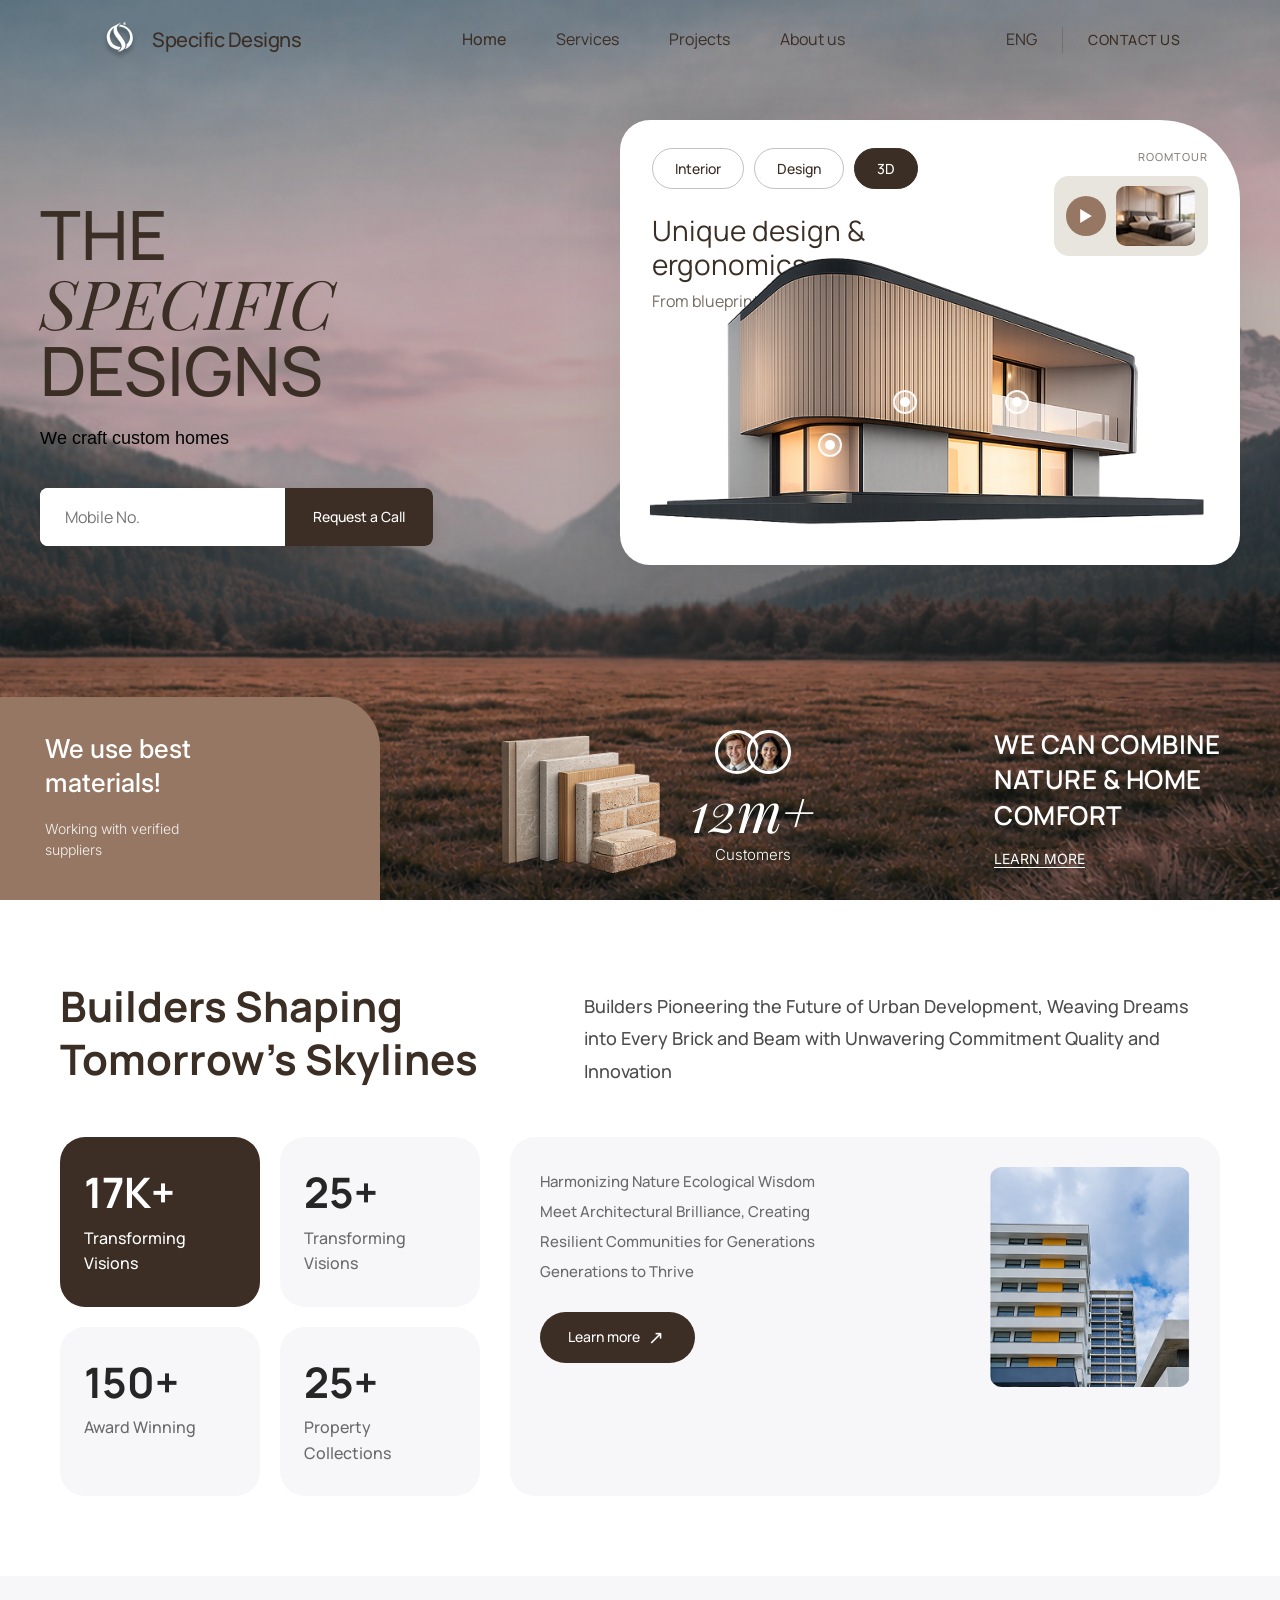
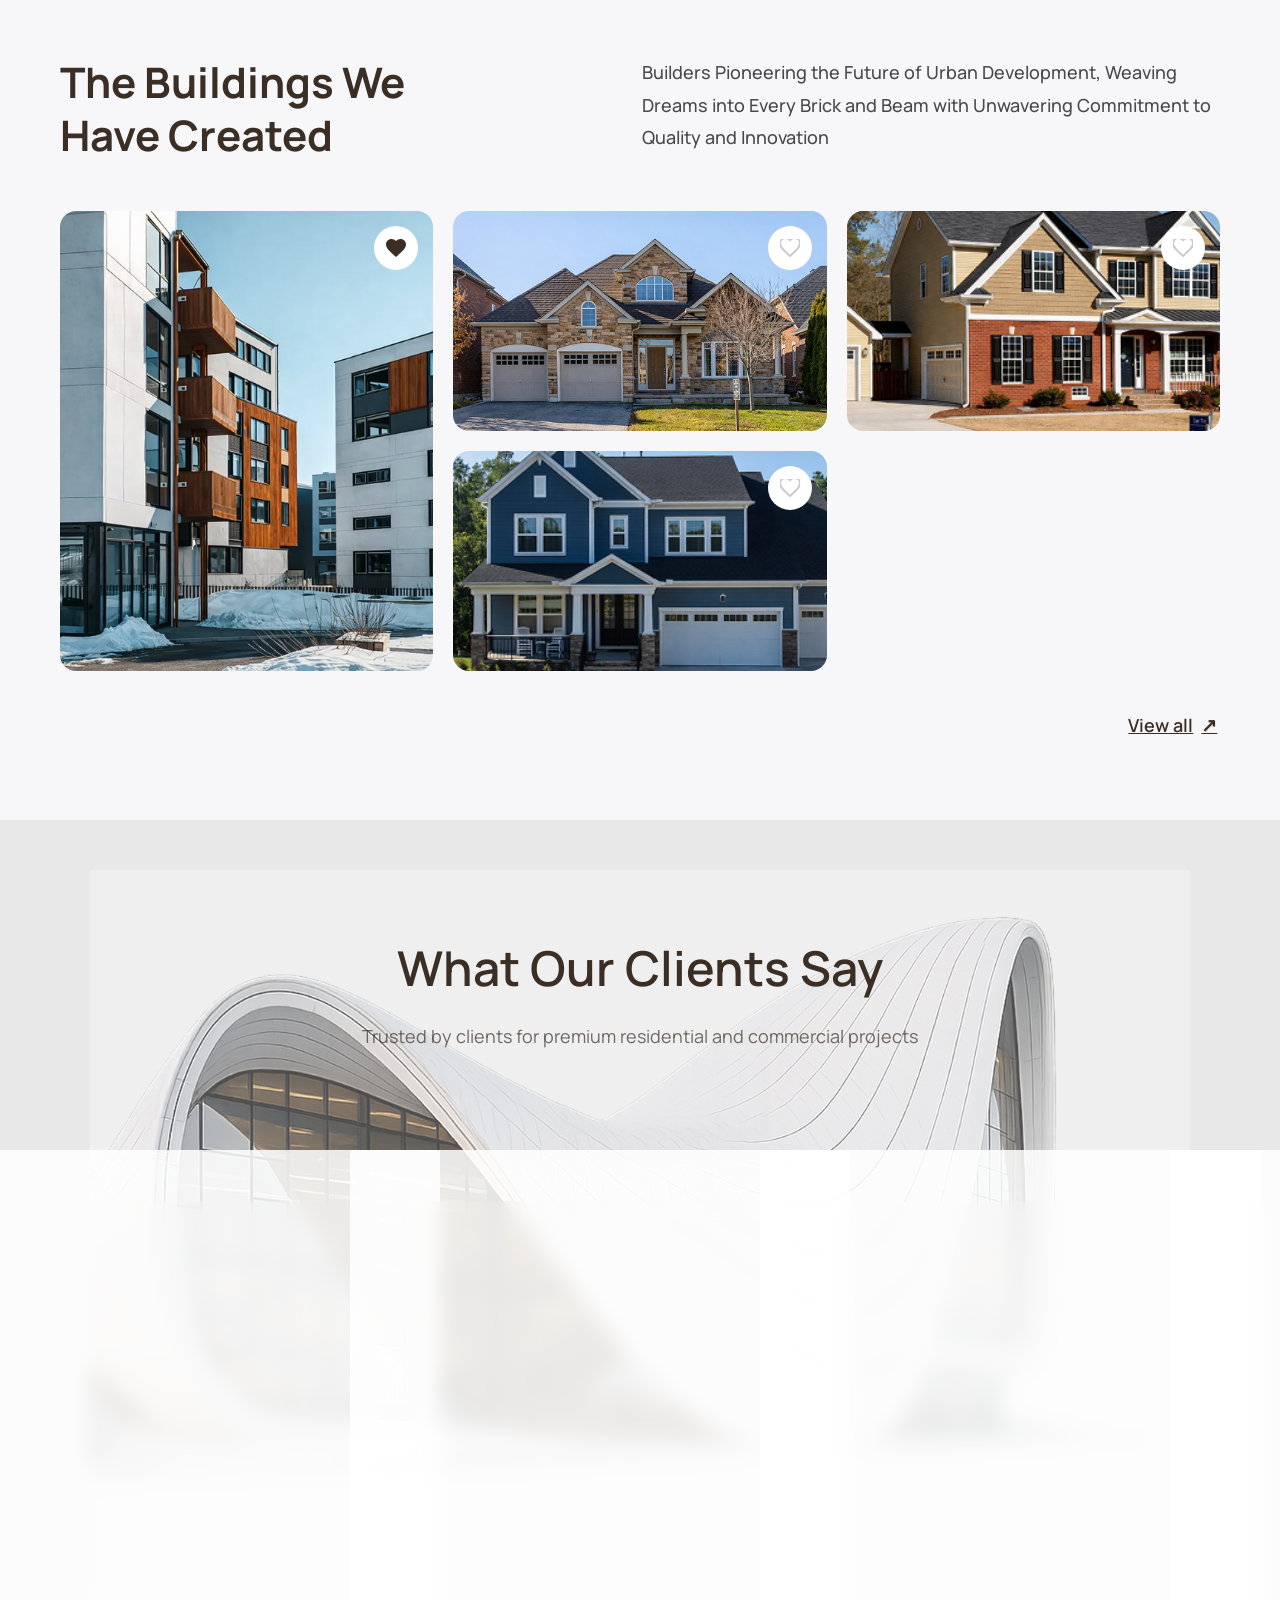
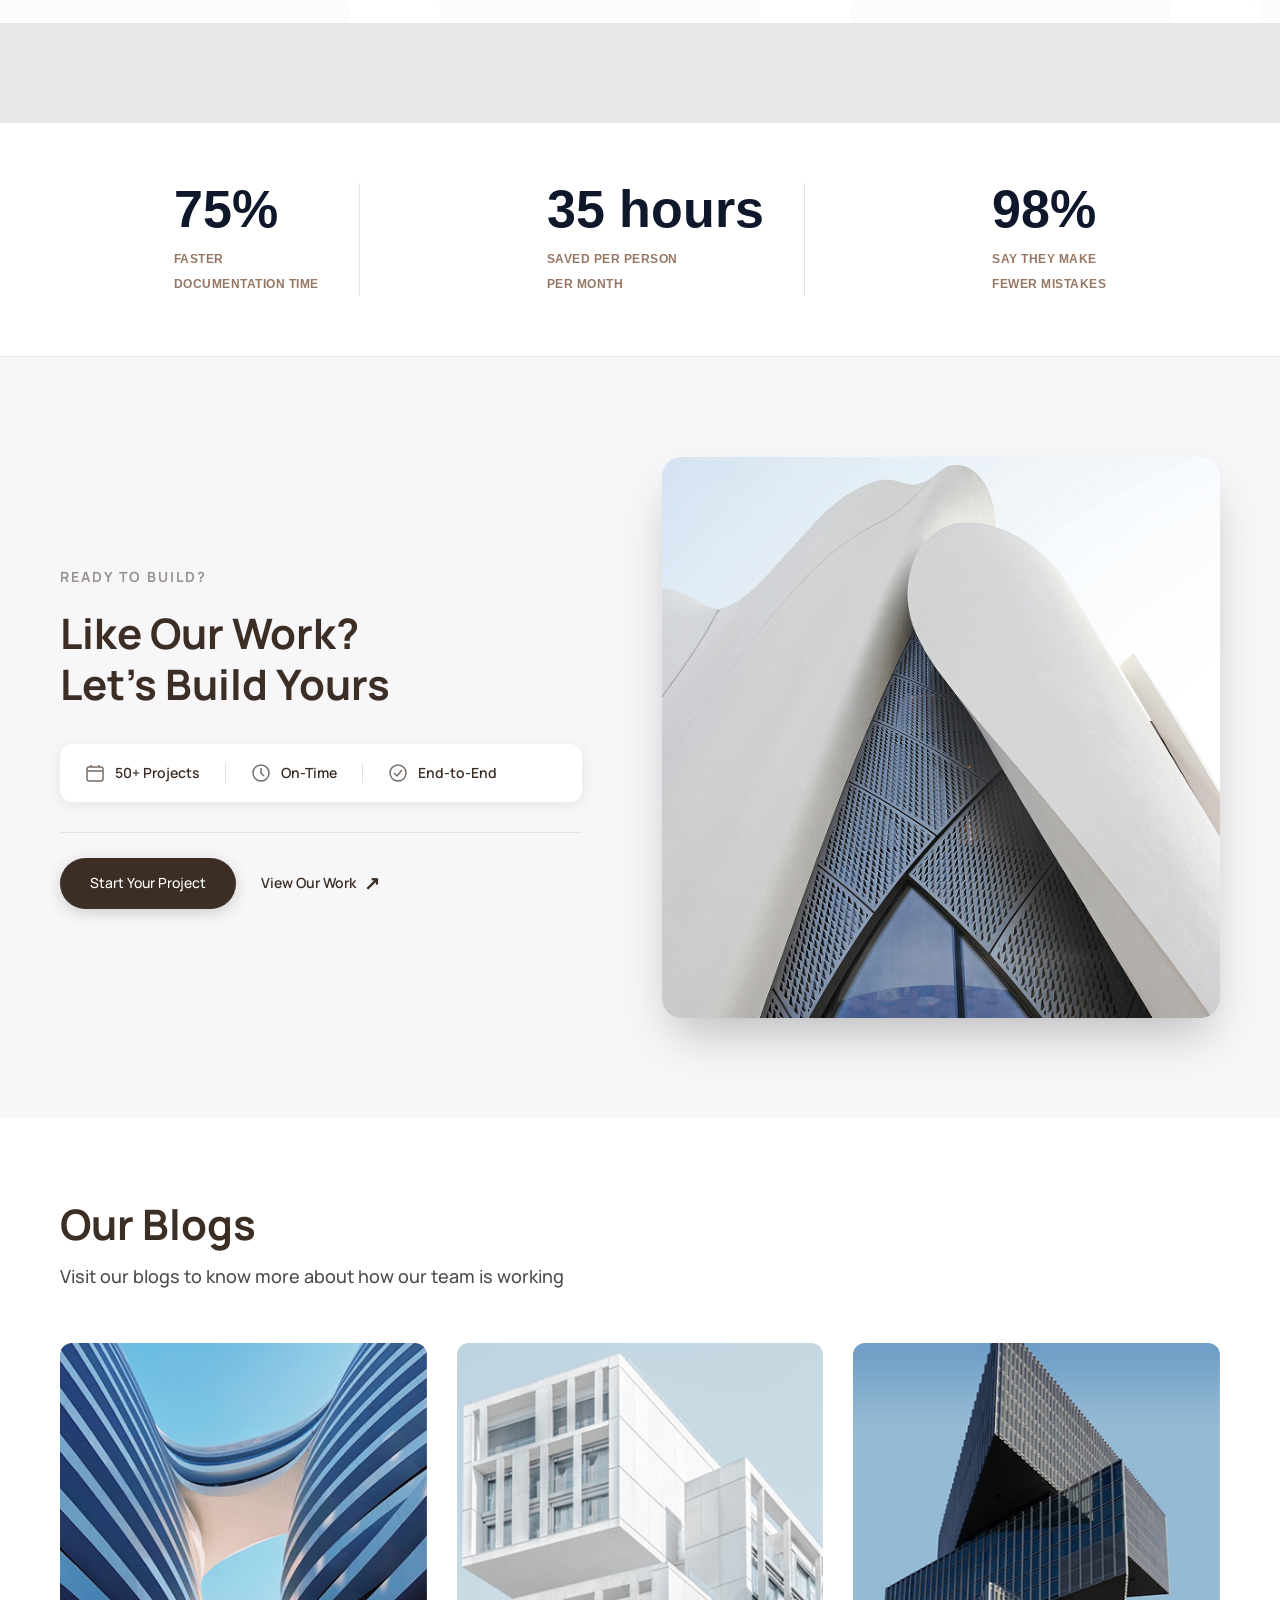
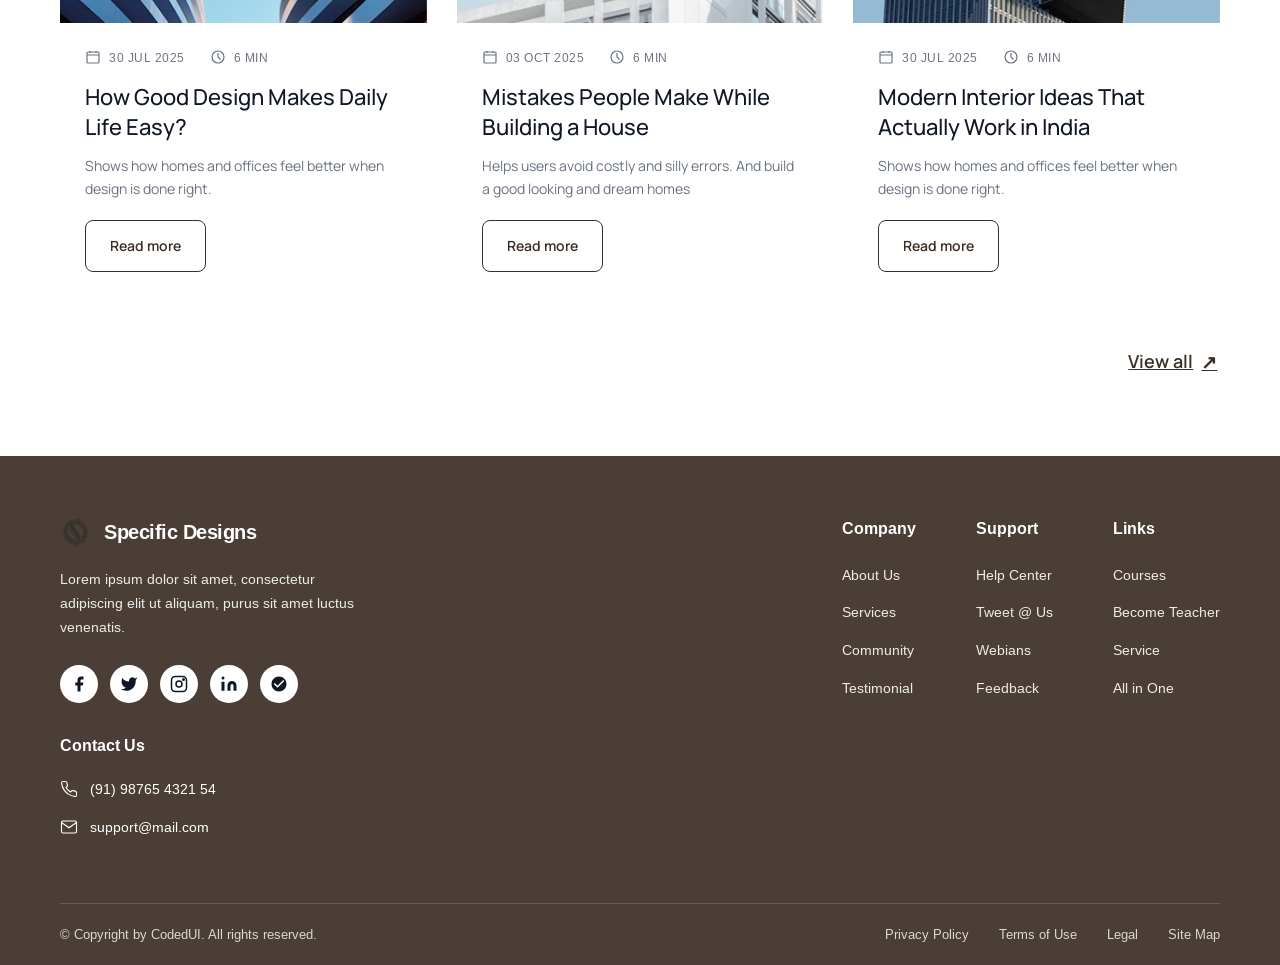
==== commit f98c2bdf: "blogs page added" ====
--- a/index.html
+++ b/index.html
@@ -240,7 +240,7 @@
                 </div>
             </div>
             <div class="projects-footer">
-                <a href="#" class="view-all">View all <span class="arrow">↗</span></a>
+                <a href="pages/project.html" class="view-all">View all <span class="arrow">↗</span></a>
             </div>
         </div>
     </section>
@@ -563,7 +563,7 @@
                 </article>
             </div>
             <div class="blog-footer">
-                <a href="#" class="view-all">View all <span class="arrow">↗</span></a>
+                <a href="pages/blogs.html" class="view-all">View all <span class="arrow">↗</span></a>
             </div>
         </div>
     </section>
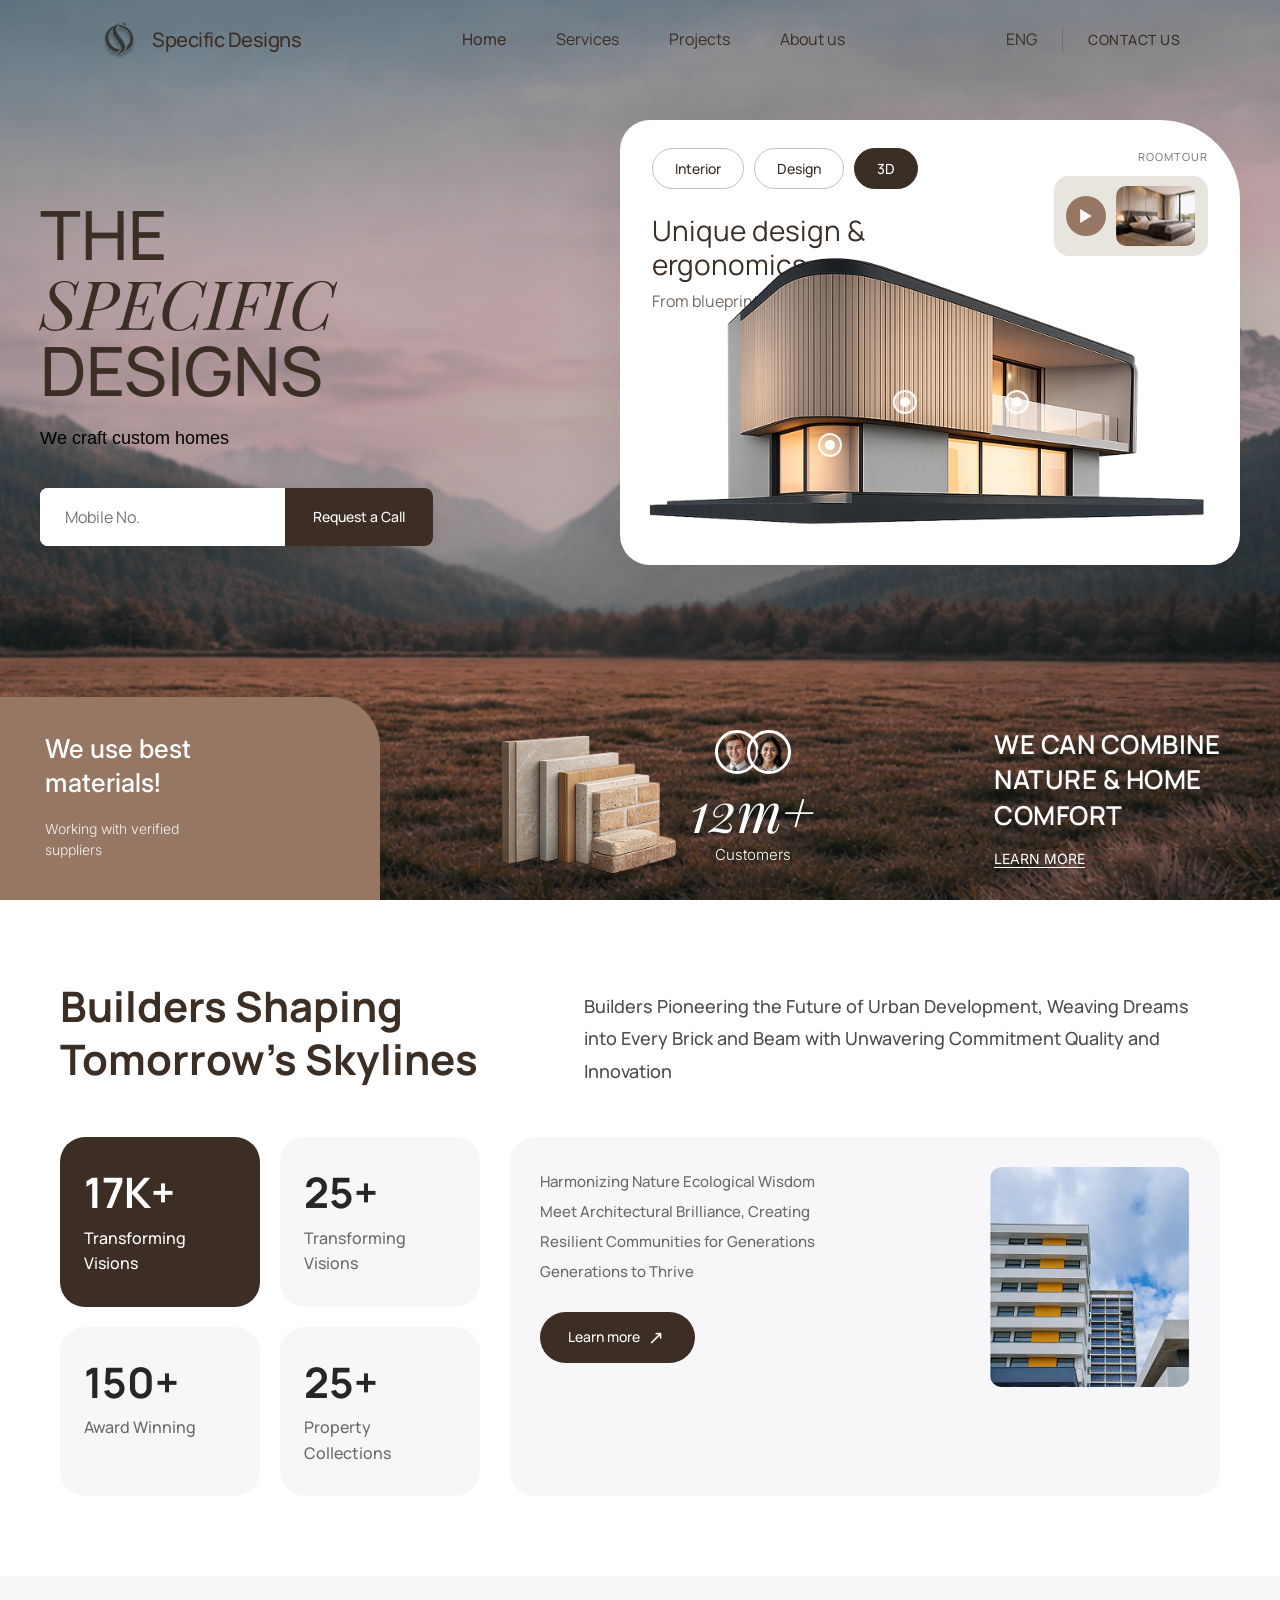
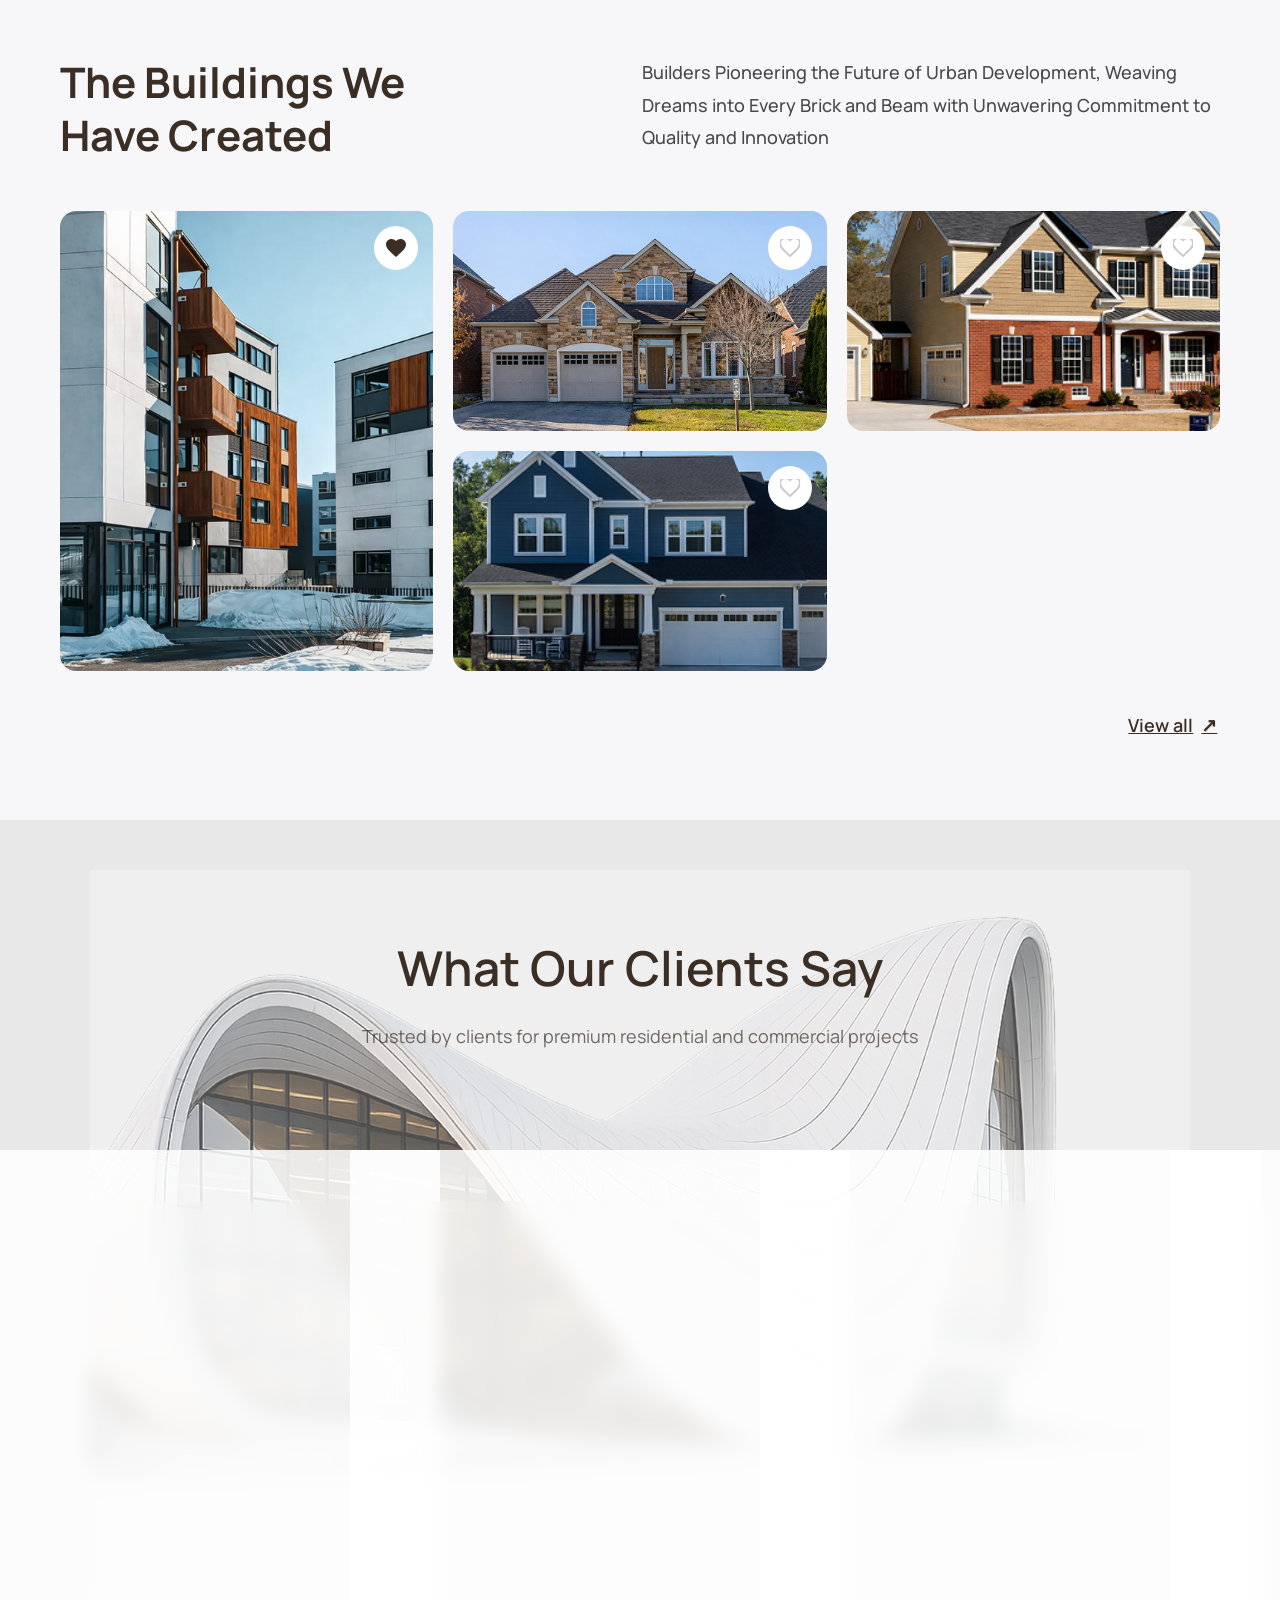
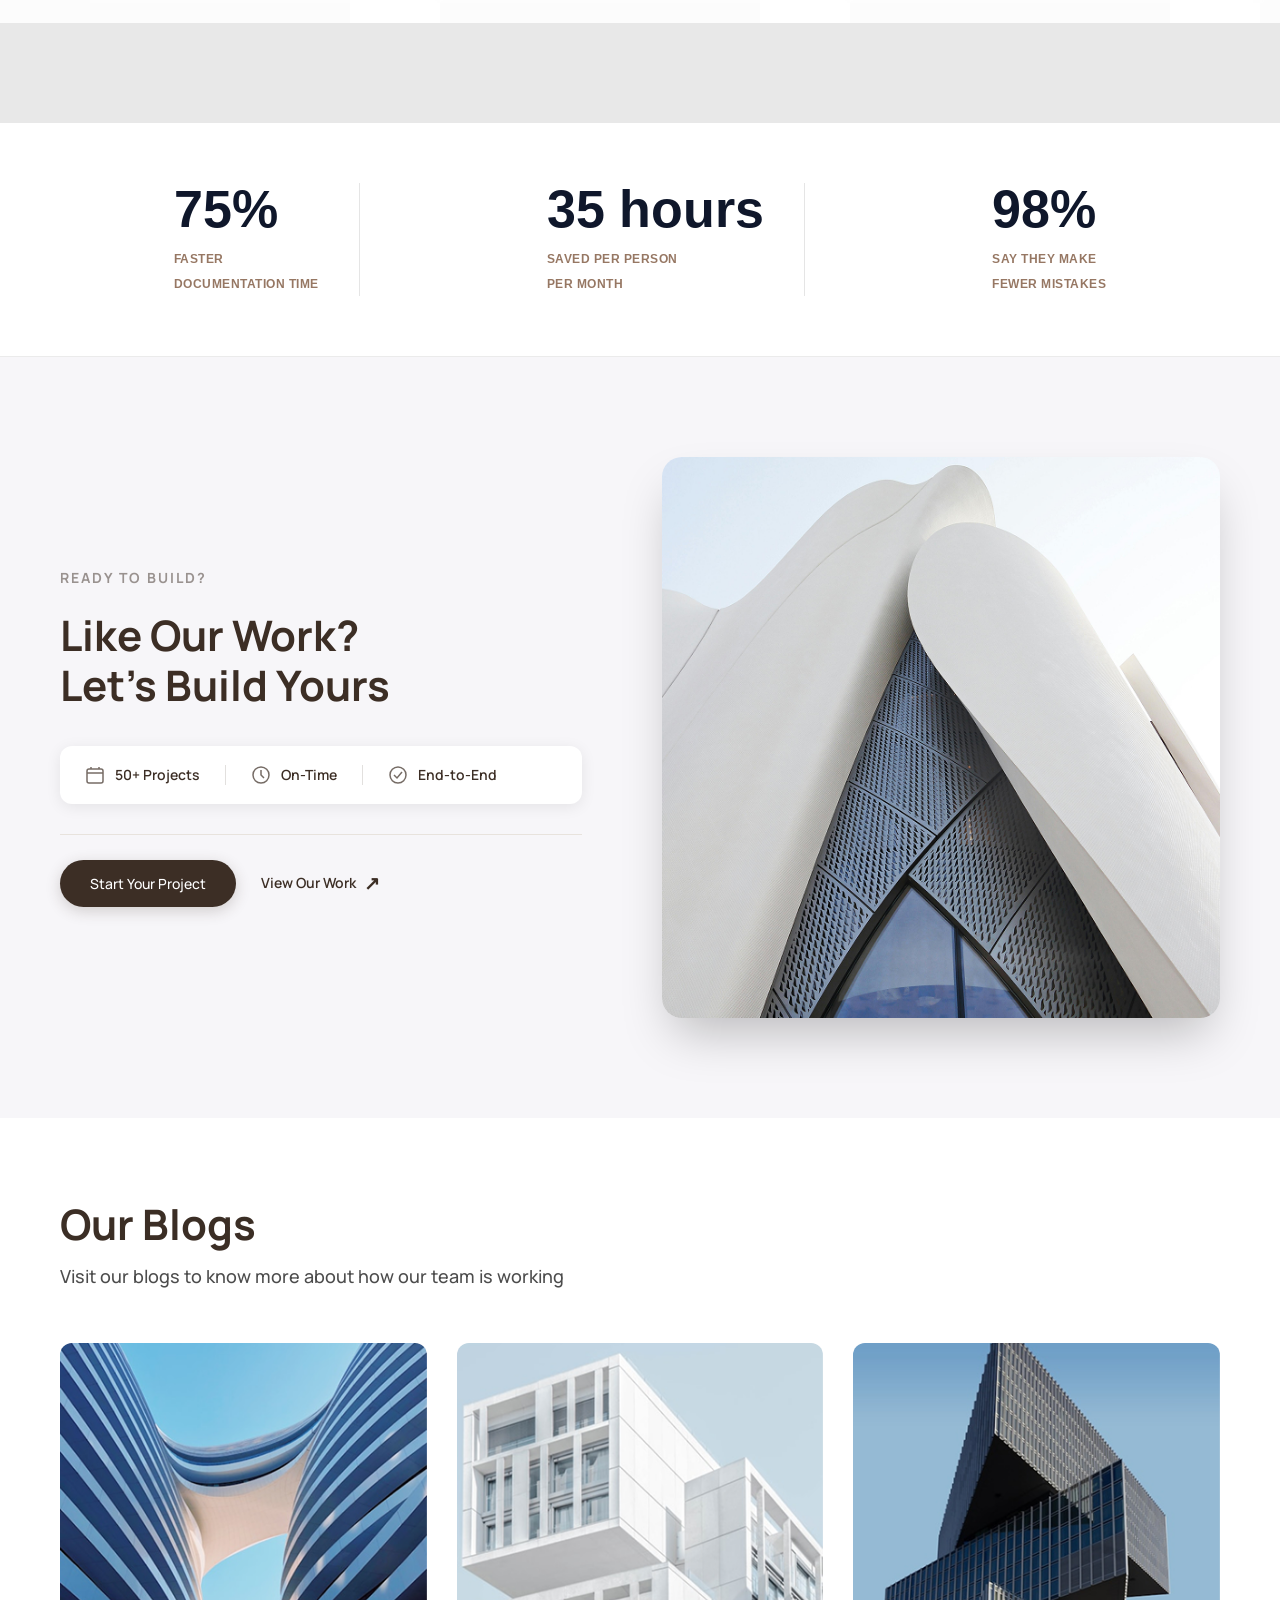
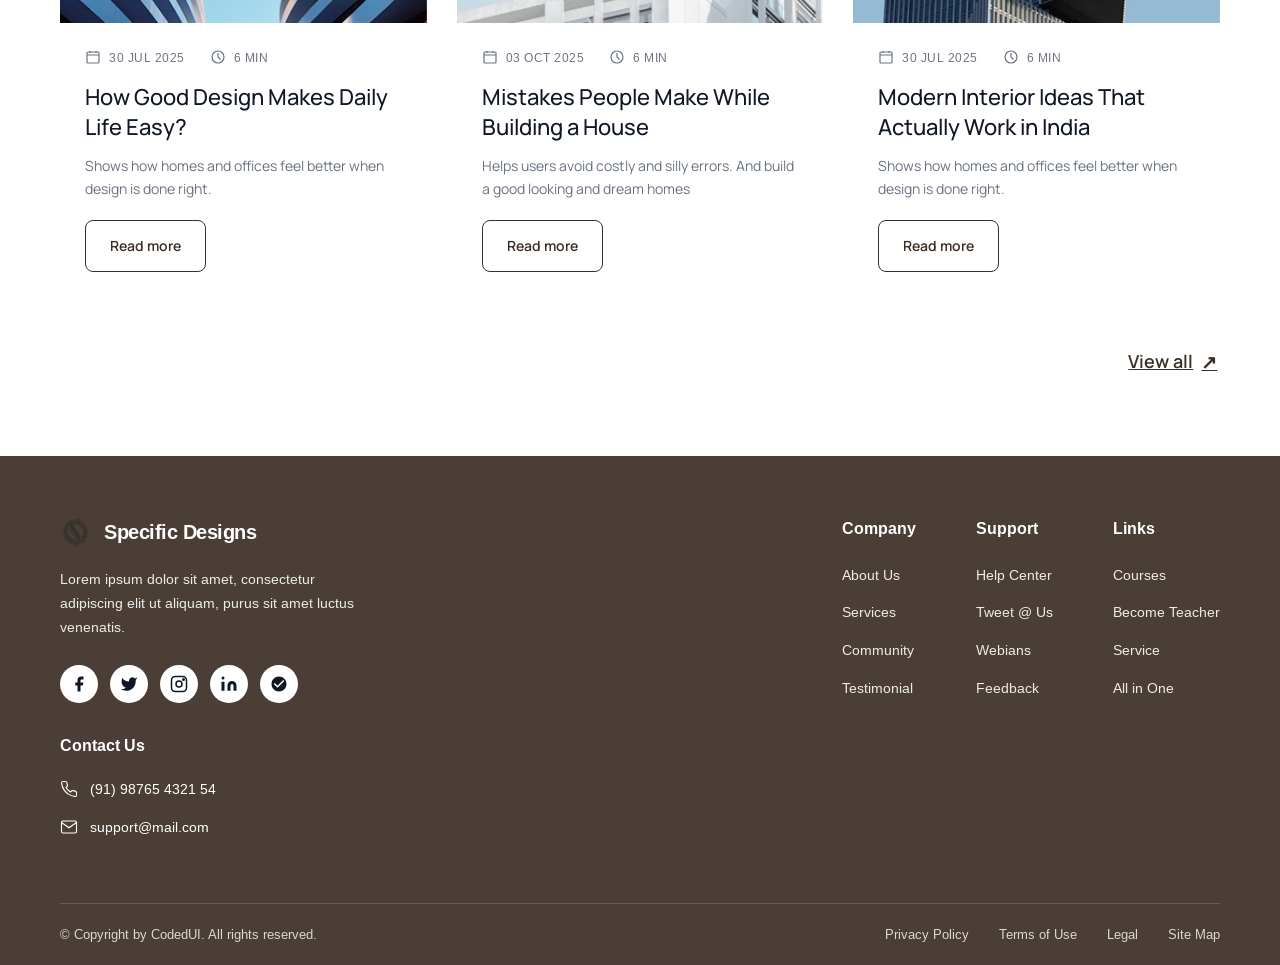
==== commit 91a10da2: "done responsive styles" ====
--- a/index.html
+++ b/index.html
@@ -21,6 +21,7 @@
     <link rel="stylesheet" href="css/general.css">
     <link rel="stylesheet" href="css/index.css">
     <link rel="stylesheet" href="css/footer.css">
+    <link rel="stylesheet" href="css/responsive.css">
 </head>
 
 <body>
@@ -29,7 +30,7 @@
         <div class="container">
             <div class="header-content">
                 <div class="logo">
-                    <img src="Icons/SpecD Logo 3.svg" alt="SpecD Logo">
+                    <img src="Icons/SpecD Logo 4.svg" alt="SpecD Logo">
                     <span class="logo-text">Specific Designs</span>
                 </div>
                 <nav class="main-nav">
@@ -45,10 +46,16 @@
                         <span>ENG</span>
                     </div>
                     <a href="#contact" class="nav-cta">CONTACT US</a>
+                    <div class="menu-toggle">
+                        <span></span>
+                        <span></span>
+                        <span></span>
+                    </div>
                 </div>
             </div>
         </div>
     </header>
+
 
     <!-- Hero Section -->
     <section class="hero">
@@ -57,6 +64,77 @@
             <div class="hero-overlay"></div>
         </div>
         <div class="hero-main">
+            <div class="hero-popup1">
+                <img src="Assets/projectImage5.png" class="popup-img" alt="popup-img">
+                <button class="popup-close-btn">X</button>
+            </div>
+            <div class="hero-popup2">
+                <div class="project-popup">
+                    <div class="popup-header">
+                        <h2>Start Your Project</h2>
+                        <span class="close">&times;</span>
+                    </div>
+
+                    <p class="popup-description">
+                        Tell us a bit about your project and we'll get back to you.
+                    </p>
+
+                    <form class="popup-form">
+
+                        <label>Name</label>
+                        <input type="text" placeholder="Enter your name">
+
+                        <label>Mobile Number</label>
+                        <input type="tel" placeholder="Enter your Mobile Number">
+
+                        <label>Business Name <span class="optional">(Optional)</span></label>
+                        <input type="text" placeholder="Enter your Business name">
+
+                        <label>Project Type</label>
+
+                        <div class="project-types">
+                            <button type="button" class="type active">
+                                <img src="Icons/Home.png"> Luxury Home
+                            </button>
+
+                            <button type="button" class="type">
+                                <img src="Icons/Institutional.png"> Institutional Buildings
+                            </button>
+
+                            <button type="button" class="type">
+                                <img src="Icons/Corporate.png"> Corporate Buildings
+                            </button>
+
+                            <button type="button" class="type">
+                                <img src="Icons/Other.png"> Other
+                            </button>
+                        </div>
+
+                        <div class="budget-label">
+                            <span>Project Budget</span>
+                            <span class="budget-value">
+                                <img src="Icons/Wallet.png" class="wallet-icon"> ₹2 Cr
+                            </span>
+                        </div>
+
+                        <input type="range" min="2" max="50" value="2" class="range-slider">
+
+                        <div class="budget-footer">
+                            <span>₹2 Cr</span>
+                            <span>₹50 Cr</span>
+                        </div>
+
+                        <button class="callback-btn">Get a Callback</button>
+
+                        <div class="popup-footer">
+                            <img src="Icons/Info.png" class="info-icon">
+                            We handle premium projects from ₹2 Cr onwards. Your details stay private.
+                        </div>
+
+                    </form>
+
+                </div>
+            </div>
             <div class="hero-content">
                 <div class="hero-left">
                     <h1 class="hero-title">
@@ -455,7 +533,7 @@
                         </div>
                     </div>
                     <div class="cta-buttons">
-                        <a href="#" class="btn btn-primary">Start Your Project</a>
+                        <button class="btn btn-primary project-start-btn">Start Your Project</button>
                         <a href="#projects" class="btn btn-link">View Our Work <span class="arrow">↗</span></a>
                     </div>
                 </div>
@@ -675,6 +753,17 @@
             </div>
         </div>
     </footer>
+
+    <script src="index.js"></script>
+    <script>
+        const menuToggle = document.querySelector('.menu-toggle');
+        const header = document.querySelector('.header');
+        if (menuToggle) {
+            menuToggle.addEventListener('click', () => {
+                header.classList.toggle('nav-active');
+            });
+        }
+    </script>
 </body>
 
 </html>
--- a/css/header.css
+++ b/css/header.css
@@ -85,4 +85,68 @@
     font-weight: 500;
     color: var(--color-secondary);
     letter-spacing: 0.5px;
+}
+
+/* Mobile Responsive Header */
+.menu-toggle {
+    display: none;
+    cursor: pointer;
+    flex-direction: column;
+    justify-content: space-between;
+    width: 25px;
+    height: 18px;
+    margin-left: 15px;
+}
+
+.menu-toggle span {
+    display: block;
+    width: 100%;
+    height: 3px;
+    background-color: var(--color-secondary, #3C2E25);
+    transition: all 0.3s ease;
+    border-radius: 2px;
+}
+
+@media (max-width: 992px) {
+    .header-content {
+        padding: 0 20px;
+    }
+    .main-nav .nav-links {
+        display: none;
+    }
+    .header.nav-active .main-nav .nav-links {
+        display: flex;
+        flex-direction: column;
+        position: absolute;
+        top: 70px;
+        left: 0;
+        right: 0;
+        background: white;
+        padding: 20px;
+        box-shadow: 0 10px 20px rgba(0,0,0,0.1);
+        z-index: 1000;
+        gap: 20px;
+        align-items: center;
+        border-bottom: 1px solid #eee;
+    }
+    .menu-toggle {
+        display: flex;
+    }
+    .header-right {
+        gap: 15px;
+    }
+    .language-selector {
+        display: none;
+    }
+    
+    /* Hamburger Animation */
+    .header.nav-active .menu-toggle span:nth-child(1) {
+        transform: translateY(7.5px) rotate(45deg);
+    }
+    .header.nav-active .menu-toggle span:nth-child(2) {
+        opacity: 0;
+    }
+    .header.nav-active .menu-toggle span:nth-child(3) {
+        transform: translateY(-7.5px) rotate(-45deg);
+    }
 }
--- a/css/index.css
+++ b/css/index.css
@@ -1,3 +1,230 @@
+/* Popup One */
+.hero-popup1 {
+    position: absolute;
+    z-index: 1000;
+    top: 0;
+    left: 0;
+    right: 0;
+    bottom: 0;
+    background-color: rgba(0, 0, 0, 0.6);
+    display: none;
+}
+
+.hero-popup1 img {
+    position: absolute;
+    z-index: 1000;
+    width: 70%;
+    top: 80px;
+    right: 100px;
+}
+
+.popup-close-btn {
+    position: absolute;
+    top: 90px;
+    right: 110px;
+    font-size: 12px;
+    padding-inline: 8px;
+    padding-block: 7px;
+    border-radius: 50%;
+    border: none;
+    cursor: pointer;
+    z-index: 1001;
+    background: rgba(255, 255, 255, 0.5);
+}
+
+.popup-close-btn:hover {
+    background: rgba(255, 255, 255, 0.1);
+}
+
+.popup-close-btn:active {
+    background: rgba(255, 255, 255, 0.2);
+}
+
+.on-popup {
+    display: block;
+}
+
+/* Popup two */
+.hero-popup2 {
+    position: absolute;
+    z-index: 1000;
+    top: 0;
+    left: 0;
+    right: 0;
+    bottom: 0;
+    background-color: rgba(0, 0, 0, 0.6);
+    display: none;
+}
+
+.project-popup {
+    width: 510px;
+    background: white;
+    border-radius: 16px;
+    padding: 28px;
+    box-shadow: 0 10px 30px rgba(0, 0, 0, 0.15);
+    z-index: 1001;
+    position: absolute;
+    top: 50%;
+    left: 50%;
+    transform: translate(-50%, -50%);
+}
+
+.popup-header {
+    display: flex;
+    justify-content: space-between;
+    align-items: center;
+}
+
+.popup-header h2 {
+    font-size: 22px;
+    font-weight: 600;
+    margin: 0;
+}
+
+.close {
+    cursor: pointer;
+    font-size: 20px;
+}
+
+.popup-description {
+    color: #777;
+    font-size: 14px;
+    margin-bottom: 20px;
+}
+
+.popup-form label {
+    font-size: 13px;
+    font-weight: 500;
+    display: block;
+    margin-top: 14px;
+    margin-bottom: 6px;
+}
+
+.popup-form input {
+    width: 100%;
+    padding: 12px;
+    border: 1px solid #e2e2e2;
+    border-radius: 8px;
+    font-size: 13px;
+    color: rgba(166, 160, 155);
+}
+
+.optional {
+    color: #999;
+    font-size: 12px;
+}
+
+.project-types {
+    display: flex;
+    flex-wrap: wrap;
+    gap: 10px;
+    margin-top: 8px;
+}
+
+.type {
+    border: 1px solid #e2e2e2;
+    background: white;
+    padding: 10px 14px;
+    border-radius: 20px;
+    font-size: 13px;
+    display: flex;
+    align-items: center;
+    gap: 6px;
+    cursor: pointer;
+}
+
+.type img {
+    width: 16px;
+    height: 16px;
+}
+
+.type.active {
+    background: #4a3a2f;
+    color: white;
+    border: none;
+}
+
+.budget-label {
+    display: flex;
+    justify-content: space-between;
+    margin-top: 18px;
+    font-size: 14px;
+}
+
+.budget-value {
+    display: flex;
+    align-items: center;
+    gap: 6px;
+}
+
+.wallet-icon{
+    width: 16px;
+    height: 16px;
+}
+
+.range-slider {
+    width: 100%;
+}
+
+.budget-range{
+  width:100%;
+  appearance:none;
+  height:6px;
+  background:#e5e5e5;
+  border-radius:6px;
+  outline:none;
+}
+
+.range-slider::-webkit-slider-thumb {
+    appearance: none;
+    width: 18px;
+    height: 18px;
+    border-radius: 50%;
+    background: #4a3a2f;
+    cursor: pointer;
+    border: 3px solid white;
+    box-shadow: 0 0 0 2px #4a3a2f;
+}
+
+.budget-footer {
+    display: flex;
+    justify-content: space-between;
+    font-size: 9px;
+    color: #888;
+    margin-bottom: 20px;
+    margin-top: -15px;
+}
+
+.callback-btn {
+    width: 100%;
+    padding: 14px;
+    border: none;
+    border-radius: 10px;
+    background: #4a3a2f;
+    color: white;
+    font-size: 15px;
+    font-weight: 500;
+    cursor: pointer;
+}
+
+.callback-btn:hover {
+    background: #3b2d23;
+}
+
+.info-icon{
+    width: 16px;
+    height: 16px;
+}
+
+.popup-footer {
+    margin-top: 12px;
+    font-size: 12px;
+    color: #777;
+    display: flex;
+    align-items: center;
+    gap: 6px;
+}
+
 /* ===== Hero Section ===== */
 .hero {
     position: relative;
@@ -27,7 +254,7 @@
     left: 0;
     right: 0;
     bottom: 0;
-    background: linear-gradient(180deg, rgba(0,0,0,0) 0%, rgba(0,0,0,0.15) 100%);
+    background: linear-gradient(180deg, rgba(0, 0, 0, 0) 0%, rgba(0, 0, 0, 0.15) 100%);
 }
 
 .hero-main {
@@ -237,7 +464,7 @@
     z-index: 2;
 }
 
-.building-showcase > img {
+.building-showcase>img {
     width: 150%;
     height: clamp(480px, 35vh, 500px);
     object-fit: contain;
@@ -760,6 +987,7 @@
     0% {
         transform: translateX(0);
     }
+
     100% {
         transform: translateX(calc(-50% - 15px));
     }
@@ -1098,608 +1326,3 @@
     justify-content: flex-end;
     margin-top: 50px;
 }
-
-/* ===== Responsive Styles ===== */
-@media (max-width: 1400px) {
-    .hero-content {
-        padding: 20px 40px 0;
-    }
-
-    .hero-title span {
-        font-size: 68px;
-    }
-
-    .hero-right {
-        max-width: 620px;
-        min-height: 550px;
-    }
-
-    .hero-card {
-        padding: 28px 32px 250px 32px;
-    }
-
-    .card-title {
-        font-size: 28px;
-    }
-
-    .building-showcase {
-        top: clamp(100px, 14vh, 140px);
-    }
-
-    .building-showcase > img {
-        height: clamp(260px, 32vh, 420px);
-    }
-}
-
-@media (max-width: 1200px) {
-    .hero-content {
-        padding: 20px 30px 0;
-        gap: 30px;
-    }
-
-    .hero-left {
-        padding-top: 40px;
-    }
-
-    .hero-right {
-        max-width: 520px;
-        min-height: clamp(400px, 55vh, 500px);
-    }
-
-    .hero-title span {
-        font-size: 58px;
-    }
-
-    .hero-card {
-        padding: 25px 28px clamp(180px, 25vh, 240px) 28px;
-    }
-
-    .card-title {
-        font-size: 24px;
-    }
-
-    .building-showcase {
-        top: clamp(90px, 13vh, 130px);
-        left: -30px;
-        right: -30px;
-    }
-
-    .building-showcase > img {
-        height: clamp(240px, 30vh, 360px);
-    }
-
-    .hero-bottom {
-        margin-top: -60px;
-    }
-
-    .materials-card {
-        min-width: 80px;
-        padding: 60px 35px;
-    }
-
-    .materials-card h4 {
-        font-size: 22px;
-    }
-
-    .interior-preview {
-        top: -80px;
-        right: 0px;
-        width: 170px;
-    }
-
-    .interior-preview img {
-        height: 150px;
-    }
-
-    .stats-content {
-        flex-direction: column;
-    }
-
-    .stats-left {
-        flex: none;
-        width: 100%;
-    }
-
-    .stats-right {
-        flex: 1;
-        width: 100%;
-    }
-
-    .stat-card-content {
-        flex-direction: row;
-    }
-
-    .stat-card-image {
-        flex: 0 0 250px;
-    }
-
-    .projects-grid {
-        grid-template-columns: repeat(2, 1fr);
-    }
-
-    .project-card.large {
-        grid-row: span 2;
-    }
-
-    .testimonial-card {
-        min-width: 340px;
-        max-width: 340px;
-    }
-}
-
-@media (max-width: 992px) {
-    .header-content {
-        padding: 0 20px;
-    }
-
-    .nav-links {
-        display: none;
-    }
-
-    .hero-main {
-        padding-top: 80px;
-    }
-
-    .hero-content {
-        flex-direction: column;
-        gap: 30px;
-        align-items: center;
-        text-align: center;
-        padding: 20px 20px 0;
-    }
-
-    .hero-left {
-        max-width: 100%;
-        padding-top: 20px;
-    }
-
-    .hero-title span {
-        font-size: 52px;
-    }
-
-    .hero-right {
-        flex: none;
-        width: 100%;
-        max-width: 500px;
-        min-height: 450px;
-    }
-
-    .hero-card {
-        position: relative;
-        flex-direction: column;
-        gap: 20px;
-        padding: 25px 25px 200px 25px;
-        border-radius: 25px 50px 25px 25px;
-    }
-
-    .card-header {
-        text-align: left;
-        width: 100%;
-    }
-
-    .room-tour {
-        position: absolute;
-        top: 20px;
-        right: 20px;
-    }
-
-    .card-title {
-        font-size: 22px;
-    }
-
-    .building-showcase {
-        position: relative;
-        top: auto;
-        left: auto;
-        right: auto;
-        margin-top: clamp(-300px, -22vh, -150px);
-    }
-
-    .building-showcase > img {
-        width: 100%;
-        height: clamp(220px, 28vh, 340px);
-    }
-
-    .phone-input {
-        margin: 0 auto;
-    }
-
-    .hero-bottom {
-        margin-top: -40px;
-    }
-
-    .hero-bottom-content {
-        flex-wrap: wrap;
-        justify-content: center;
-    }
-
-    .materials-section {
-        flex: 0 0 100%;
-        flex-direction: row;
-        align-items: flex-end;
-    }
-
-    .hero-bottom-right {
-        flex: 0 0 100%;
-        justify-content: center;
-    }
-
-    .materials-card {
-        flex: 1;
-        min-width: auto;
-        border-radius: 0;
-        padding: 25px 30px;
-    }
-
-    .materials-card h4 {
-        font-size: 22px;
-    }
-
-    .interior-preview {
-        position: relative;
-        top: auto;
-        right: auto;
-        width: 150px;
-        margin-left: -20px;
-    }
-
-    .interior-preview img {
-        height: 140px;
-    }
-
-    .customers-stat {
-        padding: 25px 50px;
-    }
-
-    .stat-number {
-        font-size: 48px;
-    }
-
-    .nature-card {
-        padding: 25px 40px;
-        text-align: center;
-    }
-
-    .nature-card p {
-        font-size: 22px;
-    }
-
-    .stats-header,
-    .projects-header {
-        flex-direction: column;
-        gap: 20px;
-    }
-
-    .testimonials-title {
-        font-size: 38px;
-    }
-
-    .testimonial-card {
-        min-width: 320px;
-        max-width: 320px;
-    }
-
-    .stat-card-content {
-        flex-direction: column;
-    }
-
-    .stat-card-image {
-        flex: none;
-        width: 100%;
-    }
-
-    .stat-card-image img {
-        height: 180px;
-        width: 100%;
-    }
-
-    .cta-content {
-        flex-direction: column;
-    }
-
-    .cta-left {
-        flex: 1;
-    }
-
-    .blog-grid {
-        grid-template-columns: repeat(2, 1fr);
-    }
-
-    .footer-content {
-        flex-direction: column;
-        gap: 40px;
-    }
-
-    .footer-links {
-        flex-wrap: wrap;
-        gap: 40px;
-    }
-
-    .perf-stats-grid {
-        flex-direction: column;
-        gap: 40px;
-        align-items: center;
-    }
-
-    .perf-stat {
-        border-right: none;
-        border-bottom: 1px solid rgba(0, 0, 0, 0.1);
-        padding-bottom: 30px;
-        text-align: center;
-    }
-
-    .perf-stat:last-child {
-        border-bottom: none;
-    }
-}
-
-@media (max-width: 768px) {
-    .hero-title span {
-        font-size: 44px;
-    }
-
-    .hero-right {
-        min-height: 400px;
-    }
-
-    .hero-card {
-        padding: 20px 20px 180px 20px;
-    }
-
-    .card-tabs {
-        margin-bottom: 15px;
-    }
-
-    .tab {
-        padding: 8px 16px;
-        font-size: 13px;
-    }
-
-    .tour-content img {
-        width: 60px;
-        height: 45px;
-    }
-
-    .play-btn {
-        width: 35px;
-        height: 35px;
-    }
-
-    .building-showcase {
-        margin-top: clamp(-180px, -20vh, -140px);
-    }
-
-    .building-showcase > img {
-        height: clamp(200px, 26vh, 300px);
-    }
-
-    .hero-bottom-content {
-        flex-direction: column;
-    }
-
-    .materials-section {
-        flex-direction: row;
-    }
-
-    .hero-bottom-right {
-        flex-direction: row;
-        width: 100%;
-    }
-
-    .customers-stat,
-    .nature-card {
-        flex: 1;
-    }
-
-    .stat-number {
-        font-size: 42px;
-    }
-
-    .nature-card p {
-        font-size: 20px;
-    }
-
-    .section-title {
-        font-size: 32px;
-    }
-
-    .testimonials-section {
-        padding: 50px 0 70px;
-    }
-
-    .testimonials-slider {
-        padding-top: 40px;
-    }
-
-    .testimonials-background {
-        top: 30px;
-        width: 95%;
-    }
-
-    .testimonials-title {
-        font-size: 32px;
-    }
-
-    .testimonials-subtitle {
-        font-size: 16px;
-        padding: 0 20px;
-    }
-
-    .testimonial-card {
-        min-width: 300px;
-        max-width: 300px;
-        padding: 25px 20px;
-        background: rgba(255, 255, 255, 0.9);
-    }
-
-    .client-name {
-        font-size: 20px;
-    }
-
-    .testimonials-track {
-        animation-duration: 25s;
-    }
-
-    .stats-grid,
-    .projects-grid,
-    .blog-grid {
-        grid-template-columns: 1fr;
-    }
-
-    .project-card.large {
-        grid-row: span 1;
-    }
-
-    .cta-features {
-        flex-direction: column;
-        gap: 15px;
-        align-items: flex-start;
-    }
-
-    .cta-features .divider {
-        display: none;
-    }
-
-    .cta-features .feature {
-        padding: 0;
-    }
-
-    .cta-buttons {
-        flex-direction: column;
-        align-items: flex-start;
-    }
-
-    .footer-bottom {
-        flex-direction: column;
-        gap: 20px;
-        text-align: center;
-    }
-
-    .footer-legal {
-        flex-wrap: wrap;
-        justify-content: center;
-    }
-}
-
-@media (max-width: 480px) {
-    .hero-title span {
-        font-size: 36px;
-    }
-
-    .hero-tagline {
-        font-size: 16px;
-    }
-
-    .phone-input {
-        flex-direction: column;
-        max-width: 100%;
-    }
-
-    .phone-input input {
-        padding: 15px 20px;
-    }
-
-    .phone-input .btn {
-        border-radius: 8px;
-        margin-top: 10px;
-        padding: 15px 20px;
-    }
-
-    .header-right {
-        gap: 15px;
-    }
-
-    .language-selector {
-        display: none;
-    }
-
-    .hero-right {
-        min-height: 350px;
-    }
-
-    .hero-card {
-        padding: 18px 18px 150px 18px;
-        border-radius: 20px 40px 20px 20px;
-    }
-
-    .card-title {
-        font-size: 18px;
-    }
-
-    .card-subtitle {
-        font-size: 14px;
-    }
-
-    .room-tour {
-        position: static;
-        margin-top: 15px;
-    }
-
-    .tour-label {
-        text-align: left;
-    }
-
-    .building-showcase {
-        margin-top: clamp(-150px, -18vh, -110px);
-    }
-
-    .building-showcase > img {
-        height: clamp(160px, 22vh, 240px);
-    }
-
-    .materials-section {
-        flex-direction: column;
-    }
-
-    .materials-card {
-        border-radius: 0;
-        padding: 25px;
-    }
-
-    .materials-card h4 {
-        font-size: 20px;
-    }
-
-    .interior-preview {
-        position: relative;
-        width: 100%;
-        margin-left: 0;
-    }
-
-    .interior-preview img {
-        height: 120px;
-    }
-
-    .hero-bottom-right {
-        flex-direction: column;
-    }
-
-    .customers-stat {
-        padding: 20px 30px;
-    }
-
-    .stat-number {
-        font-size: 38px;
-    }
-
-    .nature-card {
-        padding: 20px 25px;
-    }
-
-    .nature-card p {
-        font-size: 18px;
-    }
-
-    .testimonials-header {
-        padding-top: 20px;
-    }
-
-    .testimonials-title {
-        font-size: 28px;
-    }
-
-    .testimonial-card {
-        min-width: 280px;
-        max-width: 280px;
-    }
-}
--- a/css/footer.css
+++ b/css/footer.css
@@ -151,4 +151,27 @@
 
 .footer-legal a:hover {
     opacity: 1;
+}
+
+/* Responsive Footer Styles */
+@media (max-width: 992px) {
+    .footer-content {
+        flex-direction: column;
+        gap: 40px;
+    }
+    .footer-links {
+        flex-wrap: wrap;
+        gap: 40px;
+    }
+}
+@media (max-width: 768px) {
+    .footer-bottom {
+        flex-direction: column;
+        gap: 20px;
+        text-align: center;
+    }
+    .footer-legal {
+        flex-wrap: wrap;
+        justify-content: center;
+    }
 }
--- a/css/responsive.css
+++ b/css/responsive.css
@@ -0,0 +1,644 @@
+
+/* ===== Responsive Styles ===== */
+@media (max-width: 1400px) {
+    .hero-content {
+        padding: 20px 40px 0;
+    }
+
+    .hero-title span {
+        font-size: 68px;
+    }
+
+    .hero-right {
+        max-width: 620px;
+        min-height: 550px;
+    }
+
+    .hero-card {
+        padding: 28px 32px 250px 32px;
+    }
+
+    .card-title {
+        font-size: 28px;
+    }
+
+    .building-showcase {
+        top: clamp(100px, 14vh, 140px);
+    }
+
+    .building-showcase>img {
+        height: clamp(260px, 32vh, 420px);
+    }
+}
+
+@media (max-width: 1200px) {
+    .hero-content {
+        padding: 20px 30px 0;
+        gap: 30px;
+    }
+
+    .hero-left {
+        padding-top: 40px;
+    }
+
+    .hero-right {
+        max-width: 520px;
+        min-height: clamp(400px, 55vh, 500px);
+    }
+
+    .hero-title span {
+        font-size: 58px;
+    }
+
+    .hero-card {
+        padding: 25px 28px clamp(180px, 25vh, 240px) 28px;
+    }
+
+    .card-title {
+        font-size: 24px;
+    }
+
+    .building-showcase {
+        top: clamp(90px, 13vh, 130px);
+        left: -30px;
+        right: -30px;
+    }
+
+    .building-showcase>img {
+        height: clamp(240px, 30vh, 360px);
+    }
+
+    .hero-bottom {
+        margin-top: -60px;
+    }
+
+    .materials-card {
+        min-width: 80px;
+        padding: 60px 35px;
+    }
+
+    .materials-card h4 {
+        font-size: 22px;
+    }
+
+    .interior-preview {
+        top: -80px;
+        right: 0px;
+        width: 170px;
+    }
+
+    .interior-preview img {
+        height: 150px;
+    }
+
+    .stats-content {
+        flex-direction: column;
+    }
+
+    .stats-left {
+        flex: none;
+        width: 100%;
+    }
+
+    .stats-right {
+        flex: 1;
+        width: 100%;
+    }
+
+    .stat-card-content {
+        flex-direction: row;
+    }
+
+    .stat-card-image {
+        flex: 0 0 250px;
+    }
+
+    .projects-grid {
+        grid-template-columns: repeat(2, 1fr);
+    }
+
+    .project-card.large {
+        grid-row: span 2;
+    }
+
+    .testimonial-card {
+        min-width: 340px;
+        max-width: 340px;
+    }
+}
+
+@media (max-width: 992px) {
+    .header-content {
+        padding: 0 20px;
+    }
+
+    .nav-links {
+        display: none;
+    }
+
+    .hero-main {
+        padding-top: 80px;
+    }
+
+    .hero-content {
+        flex-direction: column;
+        gap: 30px;
+        align-items: center;
+        text-align: center;
+        padding: 20px 20px 0;
+    }
+
+    .hero-left {
+        max-width: 100%;
+        padding-top: 20px;
+    }
+
+    .hero-title span {
+        font-size: 52px;
+    }
+
+    .hero-right {
+        flex: none;
+        width: 100%;
+        max-width: 500px;
+        min-height: 450px;
+    }
+
+    .hero-card {
+        position: relative;
+        flex-direction: column;
+        gap: 20px;
+        padding: 25px 25px 200px 25px;
+        border-radius: 25px 50px 25px 25px;
+    }
+
+    .card-header {
+        text-align: left;
+        width: 100%;
+    }
+
+    .room-tour {
+        position: absolute;
+        top: 20px;
+        right: 20px;
+    }
+
+    .card-title {
+        font-size: 22px;
+    }
+
+    .building-showcase {
+        position: relative;
+        top: auto;
+        left: auto;
+        right: auto;
+        margin-top: clamp(-300px, -22vh, -150px);
+    }
+
+    .building-showcase>img {
+        width: 100%;
+        height: clamp(220px, 28vh, 340px);
+    }
+
+    .phone-input {
+        margin: 0 auto;
+    }
+
+    .hero-bottom {
+        margin-top: -40px;
+    }
+
+    .hero-bottom-content {
+        flex-wrap: wrap;
+        justify-content: center;
+    }
+
+    .materials-section {
+        flex: 0 0 100%;
+        flex-direction: row;
+        align-items: flex-end;
+    }
+
+    .hero-bottom-right {
+        flex: 0 0 100%;
+        justify-content: center;
+    }
+
+    .materials-card {
+        flex: 1;
+        min-width: auto;
+        border-radius: 0;
+        padding: 25px 30px;
+    }
+
+    .materials-card h4 {
+        font-size: 22px;
+    }
+
+    .interior-preview {
+        position: relative;
+        top: auto;
+        right: auto;
+        width: 150px;
+        margin-left: -20px;
+    }
+
+    .interior-preview img {
+        height: 140px;
+    }
+
+    .customers-stat {
+        padding: 25px 50px;
+    }
+
+    .stat-number {
+        font-size: 48px;
+    }
+
+    .nature-card {
+        padding: 25px 40px;
+        text-align: center;
+    }
+
+    .nature-card p {
+        font-size: 22px;
+    }
+
+    .stats-header,
+    .projects-header {
+        flex-direction: column;
+        gap: 20px;
+    }
+
+    .testimonials-title {
+        font-size: 38px;
+    }
+
+    .testimonial-card {
+        min-width: 320px;
+        max-width: 320px;
+    }
+
+    .stat-card-content {
+        flex-direction: column;
+    }
+
+    .stat-card-image {
+        flex: none;
+        width: 100%;
+    }
+
+    .stat-card-image img {
+        height: 180px;
+        width: 100%;
+    }
+
+    .cta-content {
+        flex-direction: column;
+    }
+
+    .cta-left {
+        flex: 1;
+    }
+
+    .blog-grid {
+        grid-template-columns: repeat(2, 1fr);
+    }
+
+    .footer-content {
+        flex-direction: column;
+        gap: 40px;
+    }
+
+    .footer-links {
+        flex-wrap: wrap;
+        gap: 40px;
+    }
+
+    .perf-stats-grid {
+        flex-direction: column;
+        gap: 40px;
+        align-items: center;
+    }
+
+    .perf-stat {
+        border-right: none;
+        border-bottom: 1px solid rgba(0, 0, 0, 0.1);
+        padding-bottom: 30px;
+        text-align: center;
+    }
+
+    .perf-stat:last-child {
+        border-bottom: none;
+    }
+}
+
+@media (max-width: 768px) {
+    .hero-title span {
+        font-size: 44px;
+    }
+
+    .hero-right {
+        min-height: 400px;
+    }
+
+    .hero-card {
+        padding: 20px 20px 180px 20px;
+    }
+
+    .card-tabs {
+        margin-bottom: 15px;
+    }
+
+    .tab {
+        padding: 8px 16px;
+        font-size: 13px;
+    }
+
+    .tour-content img {
+        width: 60px;
+        height: 45px;
+    }
+
+    .play-btn {
+        width: 35px;
+        height: 35px;
+    }
+
+    .building-showcase {
+        margin-top: clamp(-180px, -20vh, -140px);
+    }
+
+    .building-showcase>img {
+        height: clamp(200px, 26vh, 300px);
+    }
+
+    .hero-bottom-content {
+        flex-direction: column;
+    }
+
+    .materials-section {
+        flex-direction: row;
+    }
+
+    .hero-bottom-right {
+        flex-direction: row;
+        width: 100%;
+    }
+
+    .customers-stat,
+    .nature-card {
+        flex: 1;
+    }
+
+    .stat-number {
+        font-size: 42px;
+    }
+
+    .nature-card p {
+        font-size: 20px;
+    }
+
+    .section-title {
+        font-size: 32px;
+    }
+
+    .testimonials-section {
+        padding: 50px 0 70px;
+    }
+
+    .testimonials-slider {
+        padding-top: 40px;
+    }
+
+    .testimonials-background {
+        top: 30px;
+        width: 95%;
+    }
+
+    .testimonials-title {
+        font-size: 32px;
+    }
+
+    .testimonials-subtitle {
+        font-size: 16px;
+        padding: 0 20px;
+    }
+
+    .testimonial-card {
+        min-width: 300px;
+        max-width: 300px;
+        padding: 25px 20px;
+        background: rgba(255, 255, 255, 0.9);
+    }
+
+    .client-name {
+        font-size: 20px;
+    }
+
+    .testimonials-track {
+        animation-duration: 25s;
+    }
+
+    .stats-grid,
+    .projects-grid,
+    .blog-grid {
+        grid-template-columns: 1fr;
+    }
+
+    .project-card.large {
+        grid-row: span 1;
+    }
+
+    .cta-features {
+        flex-direction: column;
+        gap: 15px;
+        align-items: flex-start;
+    }
+
+    .cta-features .divider {
+        display: none;
+    }
+
+    .cta-features .feature {
+        padding: 0;
+    }
+
+    .cta-buttons {
+        flex-direction: column;
+        align-items: flex-start;
+    }
+
+    .footer-bottom {
+        flex-direction: column;
+        gap: 20px;
+        text-align: center;
+    }
+
+    .footer-legal {
+        flex-wrap: wrap;
+        justify-content: center;
+    }
+}
+
+@media (max-width: 480px) {
+    .hero-title span {
+        font-size: 36px;
+    }
+
+    .hero-tagline {
+        font-size: 16px;
+    }
+
+    .phone-input {
+        flex-direction: column;
+        max-width: 100%;
+    }
+
+    .phone-input input {
+        padding: 15px 20px;
+    }
+
+    .phone-input .btn {
+        border-radius: 8px;
+        margin-top: 10px;
+        padding: 15px 20px;
+    }
+
+    .header-right {
+        gap: 15px;
+    }
+
+    .language-selector {
+        display: none;
+    }
+
+    .hero-right {
+        min-height: 350px;
+    }
+
+    .hero-card {
+        padding: 18px 18px 150px 18px;
+        border-radius: 20px 40px 20px 20px;
+    }
+
+    .card-title {
+        font-size: 18px;
+    }
+
+    .card-subtitle {
+        font-size: 14px;
+    }
+
+    .room-tour {
+        position: static;
+        margin-top: 15px;
+    }
+
+    .tour-label {
+        text-align: left;
+    }
+
+    .building-showcase {
+        margin-top: clamp(-150px, -18vh, -110px);
+    }
+
+    .building-showcase>img {
+        height: clamp(160px, 22vh, 240px);
+    }
+
+    .materials-section {
+        flex-direction: column;
+    }
+
+    .materials-card {
+        border-radius: 0;
+        padding: 25px;
+    }
+
+    .materials-card h4 {
+        font-size: 20px;
+    }
+
+    .interior-preview {
+        position: relative;
+        width: 100%;
+        margin-left: 0;
+    }
+
+    .interior-preview img {
+        height: 120px;
+    }
+
+    .hero-bottom-right {
+        flex-direction: column;
+    }
+
+    .customers-stat {
+        padding: 20px 30px;
+    }
+
+    .stat-number {
+        font-size: 38px;
+    }
+
+    .nature-card {
+        padding: 20px 25px;
+    }
+
+    .nature-card p {
+        font-size: 18px;
+    }
+
+    .testimonials-header {
+        padding-top: 20px;
+    }
+
+    .testimonials-title {
+        font-size: 28px;
+    }
+
+    .testimonial-card {
+        min-width: 280px;
+        max-width: 280px;
+    }
+}
+
+/* Corrections for Index Page Styles */
+@media (max-width: 768px) {
+    .project-popup {
+        width: 90%;
+        max-width: 400px;
+        padding: 20px;
+    }
+    
+    .popup-header h2 {
+        font-size: 18px;
+    }
+    
+    .project-types {
+        flex-direction: column;
+        gap: 5px;
+    }
+
+    .type {
+        width: 100%;
+        justify-content: center;
+    }
+
+    .hero-popup1 img {
+        width: 90%;
+        right: 5%;
+    }
+
+    .popup-close-btn {
+        right: 10%;
+    }
+}
+
+@media (max-width: 480px) {
+    .project-popup {
+        width: 95%;
+        padding: 15px;
+    }
+}
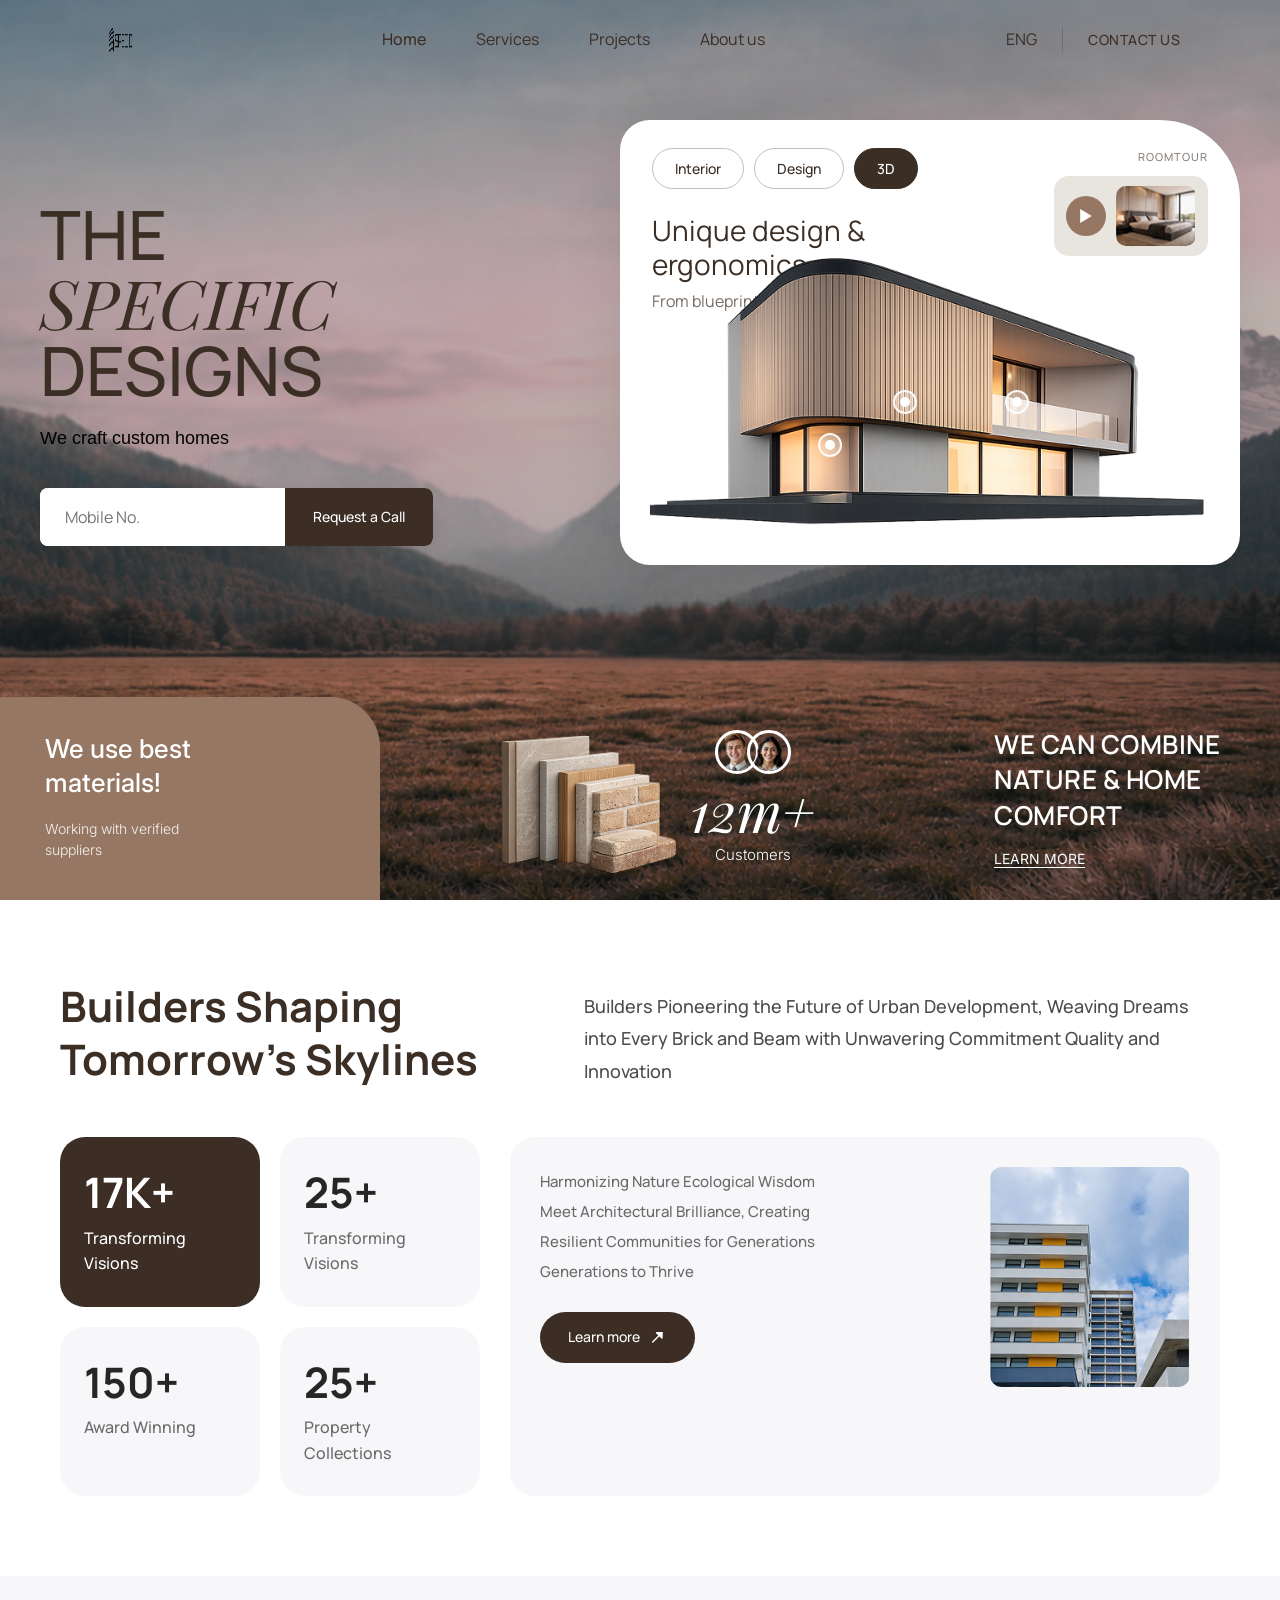
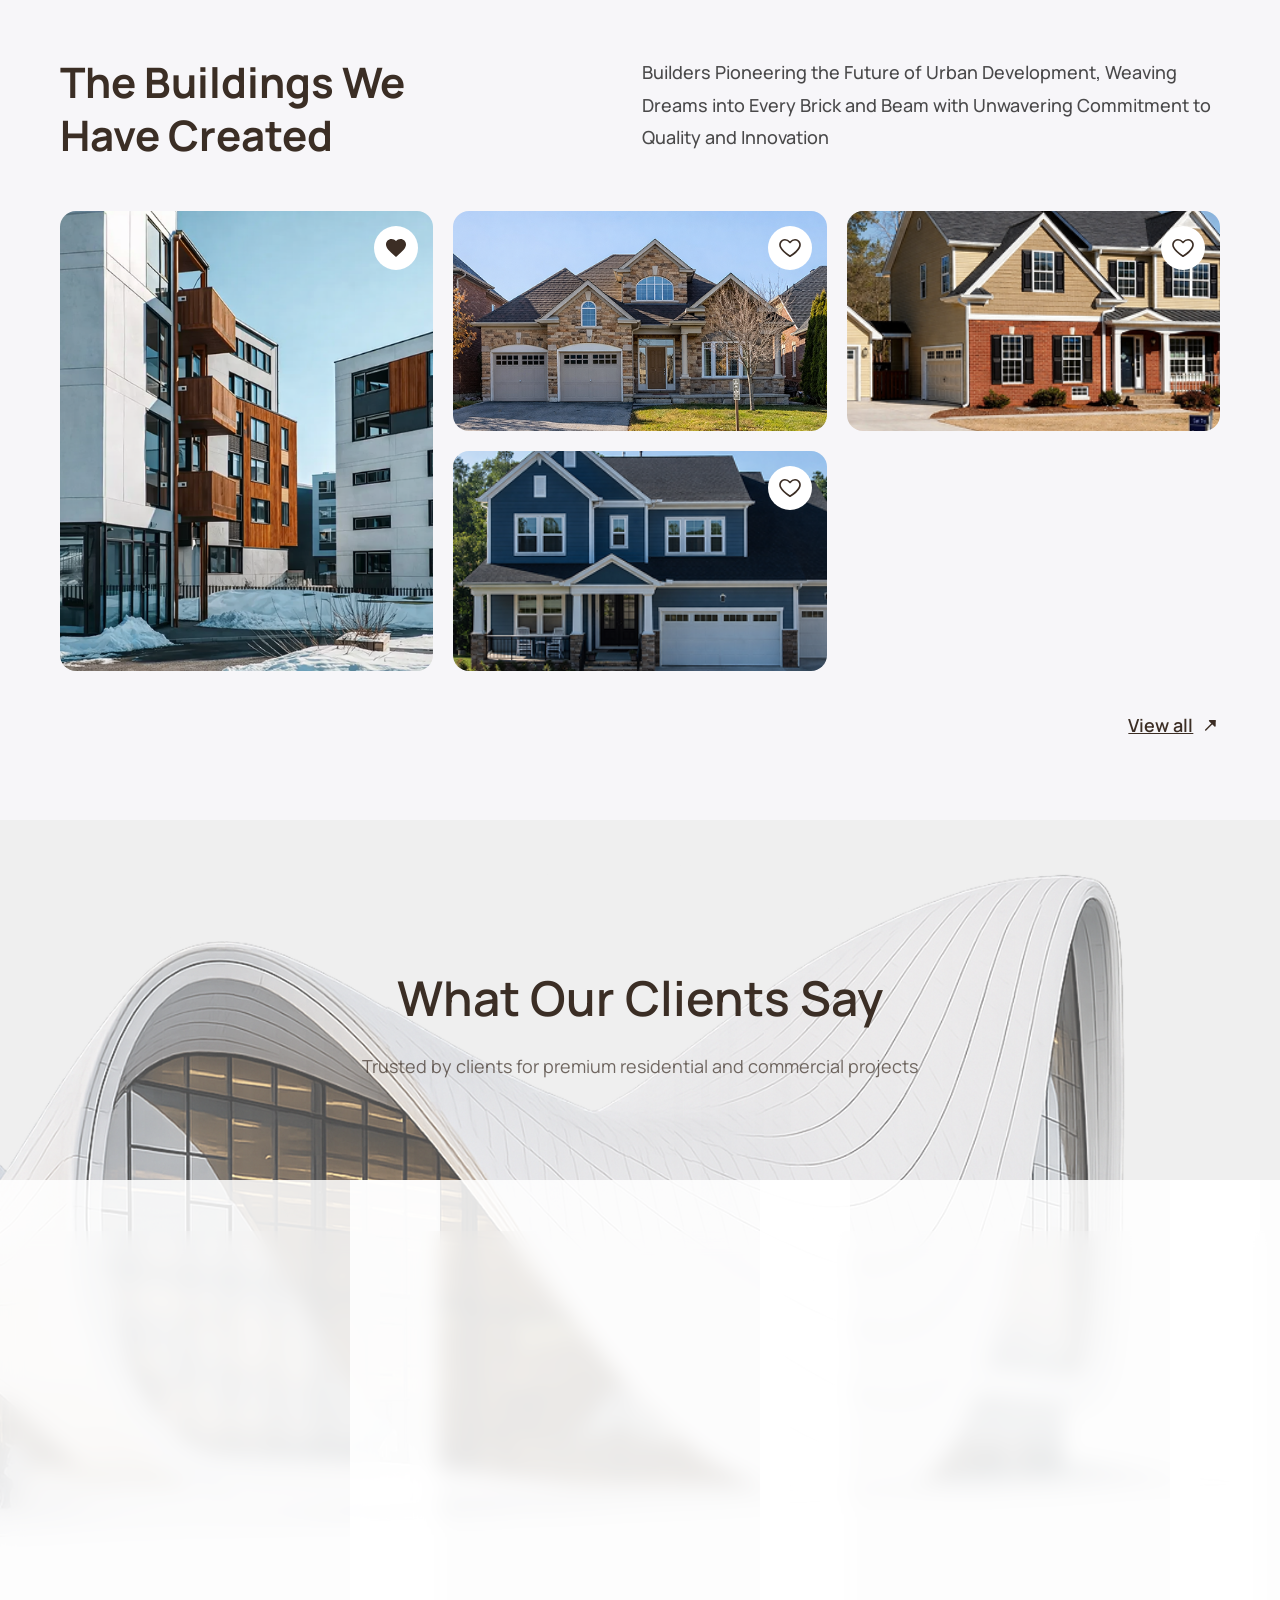
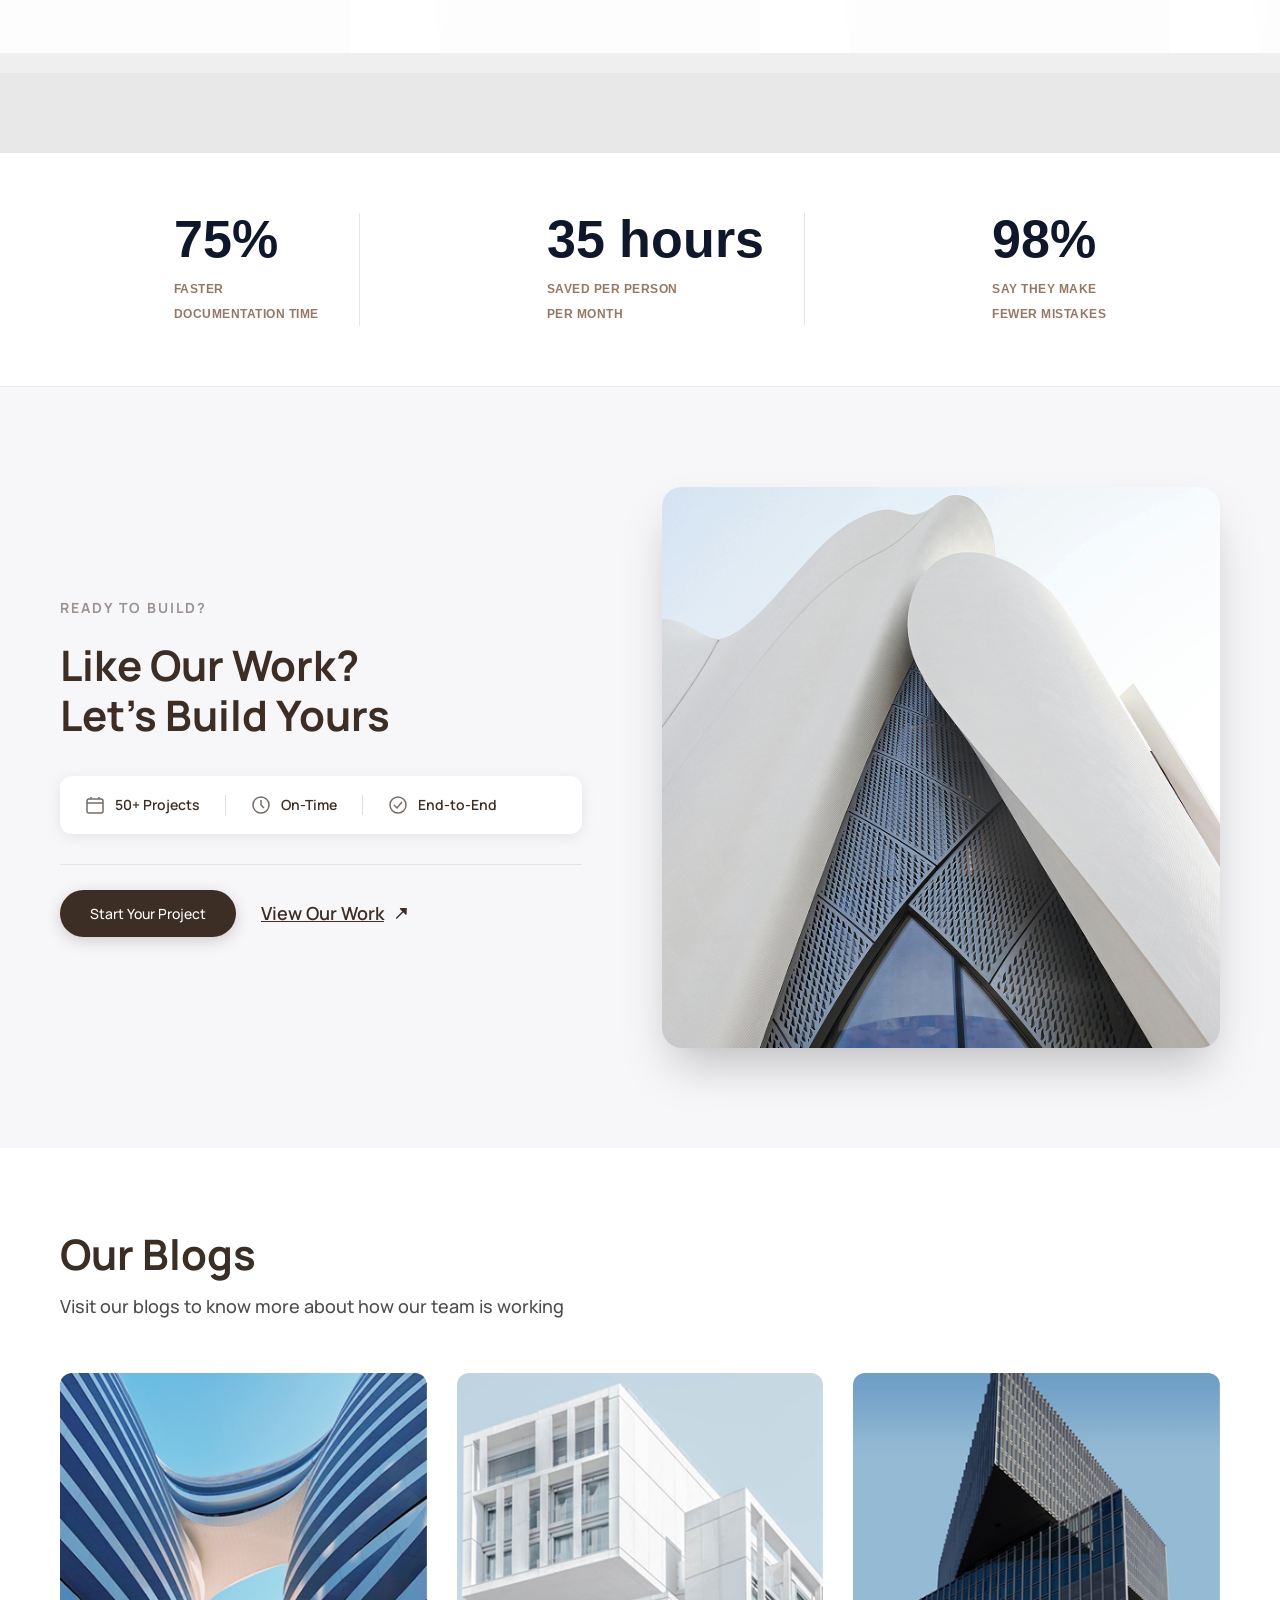
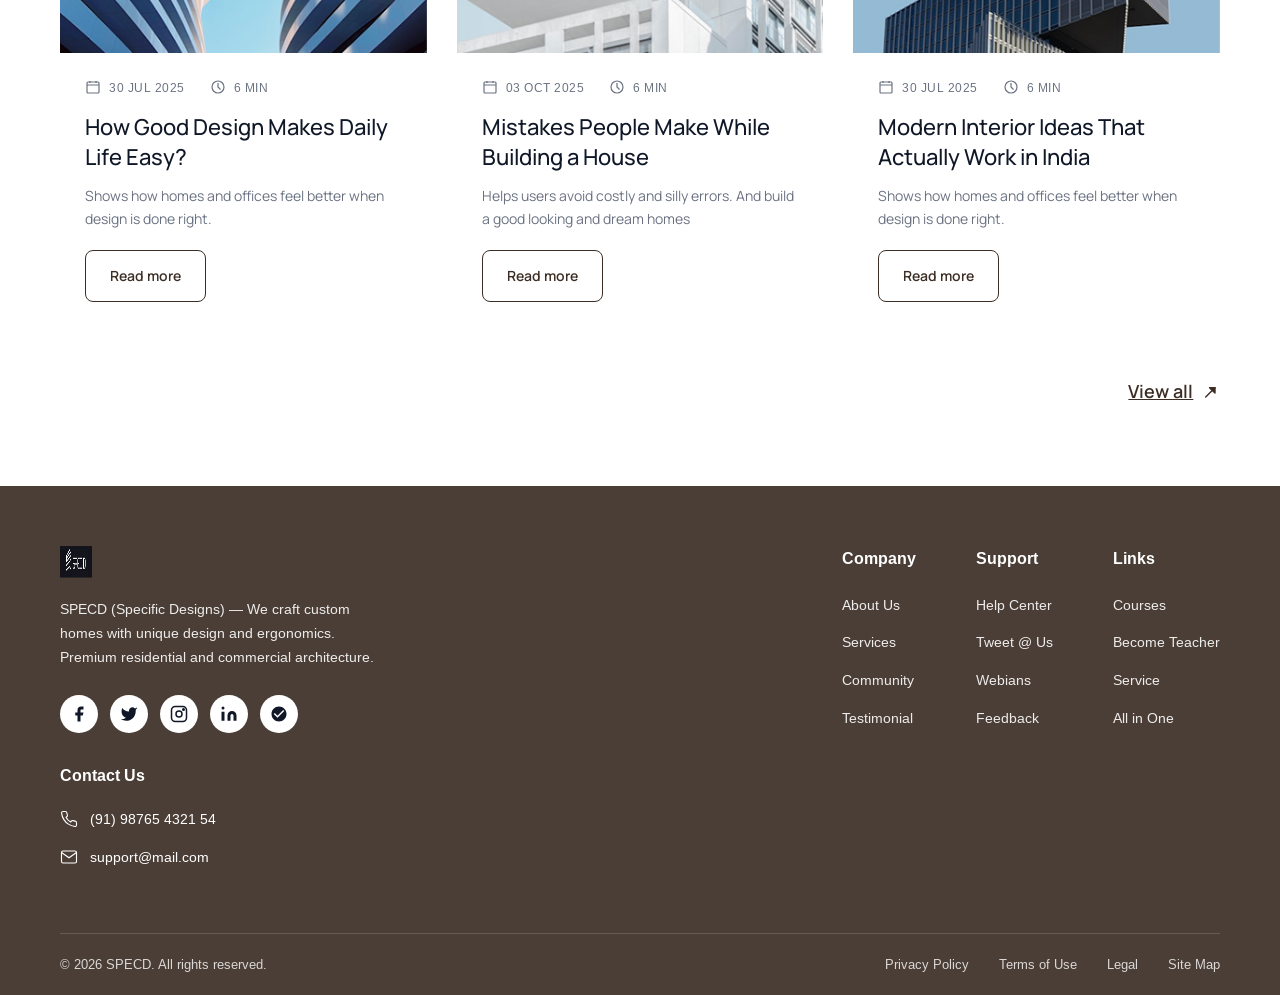
==== commit b3ea3746: "Merge master into feature/add-page Resolve conflicts by combining master's improvements (favicons, O" ====
--- a/index.html
+++ b/index.html
@@ -4,9 +4,19 @@
 <head>
     <meta charset="UTF-8">
     <meta name="viewport" content="width=device-width, initial-scale=1.0">
-    <meta name="description"
-        content="SpecD - Specific Designs. We craft custom homes with unique design and ergonomics. Premium residential and commercial architecture projects.">
-    <title>SpecD - Specific Designs | Custom Home Architecture</title>
+    <meta name="description" content="SPECD - Specific Designs. We craft custom homes with unique design and ergonomics. Premium residential and commercial architecture projects.">
+    <title>SPECD - Specific Designs | Custom Home Architecture</title>
+
+    <!-- Favicons -->
+    <link rel="apple-touch-icon" sizes="180x180" href="apple-touch-icon.png">
+    <link rel="icon" type="image/png" sizes="32x32" href="favicon-32x32.png">
+    <link rel="icon" type="image/png" sizes="16x16" href="favicon-16x16.png">
+
+    <!-- Open Graph / Facebook -->
+    <meta property="og:type" content="website">
+    <meta property="og:title" content="SPECD - Specific Designs | Custom Home Architecture">
+    <meta property="og:description" content="SPECD - Specific Designs. We craft custom homes with unique design and ergonomics. Premium residential and commercial architecture projects.">
+    <meta property="og:image" content="icon-512x512.png">
 
     <!-- Google Fonts -->
     <link rel="preconnect" href="https://fonts.googleapis.com">
@@ -30,8 +40,7 @@
         <div class="container">
             <div class="header-content">
                 <div class="logo">
-                    <img src="Icons/SpecD Logo 4.svg" alt="SpecD Logo">
-                    <span class="logo-text">Specific Designs</span>
+                    <img src="Icons/black-horizontal-with-blue-logo.png" alt="SPECD Logo">
                 </div>
                 <nav class="main-nav">
                     <ul class="nav-links">
@@ -194,10 +203,10 @@
                     <div class="materials-card">
                         <h4>We use best<br>materials!</h4>
                         <p>Working with verified<br>suppliers</p>
-                    </div>
+                        </div>
                     <div class="interior-preview">
                         <img src="Assets/TilesImage.png" alt="Interior Preview">
-                    </div>
+                        </div>
                 </div>
                 <div class="hero-bottom-right">
                     <div class="customers-stat">
@@ -247,7 +256,7 @@
                     </div>
                 </div>
                 <div class="stats-right">
-                    <div class="stat-card large">
+                    <div  class="stat-card large">
                         <div class="stat-card-content">
                             <div class="stat-card-text">
                                 <ul class="feature-list">
@@ -256,7 +265,14 @@
                                     <li>Resilient Communities for Generations</li>
                                     <li>Generations to Thrive</li>
                                 </ul>
-                                <a href="#" class="btn btn-dark">Learn more <span class="arrow">↗</span></a>
+                                <a href="#" class="btn btn-dark">Learn more 
+                                    <span class="arrow">
+                                         <svg viewBox="0 0 24 24" aria-hidden="true">
+                                            <path d="M6 18L18 6" />
+                                            <path d="M18 6L18 13L11 6Z" />
+                                        </svg>
+                                    </span>
+                                </a>
                             </div>
                             <div class="stat-card-image">
                                 <img src="Assets/BuildingSection2.png" alt="Building">
@@ -289,36 +305,37 @@
                 <div class="project-card">
                     <img src="Assets/Section3Building2.png" alt="Commercial Building">
                     <button class="favorite-btn">
-                        <svg width="20" height="18" viewBox="0 0 20 18" fill="none" stroke="currentColor"
-                            stroke-width="2">
-                            <path
-                                d="M10 17L8.55 15.7C3.4 11.1 0 8.1 0 4.5C0 1.4 2.4 -1 5.5 -1C7.2 -1 8.9 -0.2 10 1.1C11.1 -0.2 12.8 -1 14.5 -1C17.6 -1 20 1.4 20 4.5C20 8.1 16.6 11.1 11.45 15.7L10 17Z" />
+                        <svg class="heart-icon" viewBox="0 0 24 24" aria-hidden="true">
+                         <path d="M12 21s-7.5-4.6-10-9.3C-0.4 7.4 2.4 3 6.5 3c2.1 0 3.9 1.1 5.5 3 1.6-1.9 3.4-3 5.5-3 4.1 0 6.9 4.4 4.5 8.7C19.5 16.4 12 21 12 21z"/>
                         </svg>
                     </button>
                 </div>
                 <div class="project-card">
                     <img src="Assets/Section3Building3.png" alt="Residential Complex">
                     <button class="favorite-btn">
-                        <svg width="20" height="18" viewBox="0 0 20 18" fill="none" stroke="currentColor"
-                            stroke-width="2">
-                            <path
-                                d="M10 17L8.55 15.7C3.4 11.1 0 8.1 0 4.5C0 1.4 2.4 -1 5.5 -1C7.2 -1 8.9 -0.2 10 1.1C11.1 -0.2 12.8 -1 14.5 -1C17.6 -1 20 1.4 20 4.5C20 8.1 16.6 11.1 11.45 15.7L10 17Z" />
+                        <svg class="heart-icon" viewBox="0 0 24 24" aria-hidden="true">
+                         <path d="M12 21s-7.5-4.6-10-9.3C-0.4 7.4 2.4 3 6.5 3c2.1 0 3.9 1.1 5.5 3 1.6-1.9 3.4-3 5.5-3 4.1 0 6.9 4.4 4.5 8.7C19.5 16.4 12 21 12 21z"/>
                         </svg>
                     </button>
                 </div>
                 <div class="project-card">
                     <img src="Assets/Section3Building4.png" alt="Office Building">
                     <button class="favorite-btn">
-                        <svg width="20" height="18" viewBox="0 0 20 18" fill="none" stroke="currentColor"
-                            stroke-width="2">
-                            <path
-                                d="M10 17L8.55 15.7C3.4 11.1 0 8.1 0 4.5C0 1.4 2.4 -1 5.5 -1C7.2 -1 8.9 -0.2 10 1.1C11.1 -0.2 12.8 -1 14.5 -1C17.6 -1 20 1.4 20 4.5C20 8.1 16.6 11.1 11.45 15.7L10 17Z" />
+                        <svg class="heart-icon" viewBox="0 0 24 24" aria-hidden="true">
+                         <path d="M12 21s-7.5-4.6-10-9.3C-0.4 7.4 2.4 3 6.5 3c2.1 0 3.9 1.1 5.5 3 1.6-1.9 3.4-3 5.5-3 4.1 0 6.9 4.4 4.5 8.7C19.5 16.4 12 21 12 21z"/>
                         </svg>
                     </button>
                 </div>
             </div>
             <div class="projects-footer">
-                <a href="pages/project.html" class="view-all">View all <span class="arrow">↗</span></a>
+                <a href="pages/project.html" class="view-all">View all
+                    <span class="arrow">
+                        <svg viewBox="0 0 24 24" aria-hidden="true">
+                            <path d="M6 18L18 6" />
+                            <path d="M18 6L18 13L11 6Z" />
+                        </svg>
+                    </span>
+                </a>
             </div>
         </div>
     </section>
@@ -534,7 +551,14 @@
                     </div>
                     <div class="cta-buttons">
                         <button class="btn btn-primary project-start-btn">Start Your Project</button>
-                        <a href="#projects" class="btn btn-link">View Our Work <span class="arrow">↗</span></a>
+                        <a href="#projects" class="view-all">View Our Work
+                           <span class="arrow">
+                                <svg viewBox="0 0 24 24" aria-hidden="true">
+                                    <path d="M6 18L18 6" />
+                                    <path d="M18 6L18 13L11 6Z" />
+                                </svg>
+                           </span>
+                        </a>
                     </div>
                 </div>
                 <div class="cta-right">
@@ -641,7 +665,14 @@
                 </article>
             </div>
             <div class="blog-footer">
-                <a href="pages/blogs.html" class="view-all">View all <span class="arrow">↗</span></a>
+                <a href="pages/blogs.html" class="view-all">View all
+                    <span class="arrow">
+                        <svg viewBox="0 0 24 24" aria-hidden="true">
+                            <path d="M6 18L18 6" />
+                            <path d="M18 6L18 13L11 6Z" />
+                        </svg>
+                    </span>
+                </a>
             </div>
         </div>
     </section>
@@ -652,11 +683,9 @@
             <div class="footer-content">
                 <div class="footer-brand">
                     <div class="logo">
-                        <img src="Icons/SpecD Logo 4.svg" alt="SpecD Logo">
-                        <span class="logo-text">Specific Designs</span>
-                    </div>
-                    <p class="footer-desc">Lorem ipsum dolor sit amet, consectetur adipiscing elit ut aliquam, purus sit
-                        amet luctus venenatis.</p>
+                        <img src="Icons/white-horizontal-with-blue-logo.png" alt="SPECD Logo">
+                    </div>
+                    <p class="footer-desc">SPECD (Specific Designs) — We craft custom homes with unique design and ergonomics. Premium residential and commercial architecture.</p>
                     <div class="social-links">
                         <a href="#" class="social-icon">
                             <svg width="20" height="20" viewBox="0 0 24 24" fill="#101828">
@@ -743,7 +772,7 @@
             </div>
 
             <div class="footer-bottom">
-                <p>&copy; Copyright by CodedUI. All rights reserved.</p>
+                <p>&copy; 2026 SPECD. All rights reserved.</p>
                 <div class="footer-legal">
                     <a href="#">Privacy Policy</a>
                     <a href="#">Terms of Use</a>
@@ -763,6 +792,32 @@
                 header.classList.toggle('nav-active');
             });
         }
+
+        // Scroll behavior — hide/show header
+        (function() {
+            let lastScroll = 0;
+            const threshold = 80;
+
+            window.addEventListener('scroll', function() {
+                const currentScroll = window.scrollY;
+
+                if (currentScroll <= threshold) {
+                    header.classList.remove('scrolled', 'hidden');
+                    lastScroll = currentScroll;
+                    return;
+                }
+
+                if (currentScroll > lastScroll) {
+                    header.classList.add('hidden');
+                    header.classList.remove('scrolled');
+                } else {
+                    header.classList.remove('hidden');
+                    header.classList.add('scrolled');
+                }
+
+                lastScroll = currentScroll;
+            });
+        })();
     </script>
 </body>
 
--- a/css/index.css
+++ b/css/index.css
@@ -51,6 +51,7 @@
     top: 0;
     left: 0;
     right: 0;
+<<<<<<< HEAD:css/index.css
     bottom: 0;
     background-color: rgba(0, 0, 0, 0.6);
     display: none;
@@ -67,6 +68,26 @@
     top: 50%;
     left: 50%;
     transform: translate(-50%, -50%);
+=======
+    z-index: 1000;
+    background: transparent;
+    padding: 20px 0;
+    transition: all 0.4s cubic-bezier(0.4, 0, 0.2, 1);
+    transform: translateY(0);
+}
+
+.header.hidden {
+    transform: translateY(-100%);
+}
+
+.header.scrolled {
+    background: rgba(255, 255, 255, 0.65);
+    backdrop-filter: blur(20px) saturate(180%);
+    -webkit-backdrop-filter: blur(20px) saturate(180%);
+    box-shadow: 0 4px 30px rgba(0, 0, 0, 0.08);
+    border-bottom: 1px solid rgba(255, 255, 255, 0.3);
+    padding: 12px 0;
+>>>>>>> master:css/styles.css
 }
 
 .popup-header {
@@ -75,10 +96,16 @@
     align-items: center;
 }
 
+<<<<<<< HEAD:css/index.css
 .popup-header h2 {
     font-size: 22px;
     font-weight: 600;
     margin: 0;
+=======
+.logo img {
+    height: 36px;
+    width: auto;
+>>>>>>> master:css/styles.css
 }
 
 .close {
@@ -646,7 +673,6 @@
 
 .btn-primary:hover {
     opacity: 0.9;
-    transform: translateY(-2px);
 }
 
 .btn-dark {
@@ -664,16 +690,29 @@
     font-weight: 600;
 }
 
-.btn-link {
-    background: transparent;
-    color: var(--color-primary);
-    padding: 0;
-    font-weight: 600;
-}
+
 
 .arrow {
-    display: inline-block;
+    display: inline-flex;
+    align-items: center;
+    justify-content: center;
+    width: var(--arrow-size);
+    height: var(--arrow-size);
+    font-size: var(--arrow-size);
+    line-height: 1;
     transition: transform 0.3s ease;
+}
+
+
+.arrow svg {
+    width: 100%;
+    height: 100%;
+    stroke: currentColor;
+    stroke-width: 1.8;
+    fill: currentColor;
+    stroke-linecap: round;
+    stroke-linejoin: round;
+    
 }
 
 .btn:hover .arrow {
@@ -689,8 +728,21 @@
     color: var(--color-primary);
 }
 
+.view-all {
+    text-decoration: underline;
+    text-underline-offset: 1px;
+}
+
+.view-all:hover .view-all{
+    text-decoration-color: rgba(0,0,0,0.6);
+}
+
 .view-all:hover {
     opacity: 0.8;
+}
+
+.view-all:hover .arrow {
+    transform: translate(3px, -3px);
 }
 
 /* ===== Section Styles ===== */
@@ -885,20 +937,34 @@
 }
 
 .favorite-btn {
-    position: absolute;
-    top: 15px;
-    right: 15px;
-    width: 44px;
-    height: 44px;
-    background: white;
-    border-radius: 50%;
-    border: none;
-    display: flex;
-    align-items: center;
-    justify-content: center;
-    cursor: pointer;
-    transition: all 0.3s ease;
-    color: #ccc;
+  position: absolute;
+  top: 15px;
+  right: 15px;
+
+  width: 44px;
+  height: 44px;
+  background: #fff;
+  border-radius: 50%;
+  border: none;
+
+  display: flex;
+  align-items: center;
+  justify-content: center;
+
+  cursor: pointer;
+}
+
+.heart-icon {
+  width: 22px;
+  height: 22px;
+
+  fill: none;
+  stroke: #3C2E25;
+  stroke-width: 1.8;
+  stroke-linecap: round;
+  stroke-linejoin: round;
+
+  display: block;
 }
 
 .favorite-btn:hover {
@@ -908,6 +974,7 @@
 .favorite-btn.active {
     color: var(--color-primary);
 }
+
 
 .projects-footer {
     display: flex;
@@ -925,12 +992,7 @@
 
 .testimonials-background {
     position: absolute;
-    top: 50px;
-    left: 50%;
-    transform: translateX(-50%);
-    width: 90%;
-    max-width: 1100px;
-    height: auto;
+    inset:0;
     z-index: 0;
 }
 
@@ -946,7 +1008,7 @@
     margin-bottom: 50px;
     position: relative;
     z-index: 1;
-    padding-top: 30px;
+    padding-top: 60px;
 }
 
 .testimonials-title {
@@ -984,12 +1046,17 @@
 }
 
 @keyframes scrollTestimonials {
-    0% {
+    from {
         transform: translateX(0);
     }
+<<<<<<< HEAD:css/index.css
 
     100% {
         transform: translateX(calc(-50% - 15px));
+=======
+    to {
+        transform: translateX(-50%);
+>>>>>>> master:css/styles.css
     }
 }
 
@@ -1326,3 +1393,759 @@
     justify-content: flex-end;
     margin-top: 50px;
 }
+<<<<<<< HEAD:css/index.css
+=======
+
+/* ===== Footer ===== */
+.footer {
+    background: rgba(60, 46, 37, 0.92);
+    padding: 60px 0 0;
+    color: white;
+}
+
+.footer-content {
+    display: flex;
+    justify-content: space-between;
+    gap: 80px;
+    padding-bottom: 50px;
+}
+
+.footer-brand {
+    flex: 0 0 320px;
+}
+
+.footer-brand .logo {
+    margin-bottom: 20px;
+}
+
+.footer-brand .logo img {
+    height: 30px;
+    width: auto;
+}
+
+.footer-brand .logo-text {
+    font-family: var(--font-secondary);
+    font-size: 20px;
+    font-weight: 700;
+    color: white;
+}
+
+.footer-desc {
+    font-family: var(--font-secondary);
+    font-size: 14px;
+    line-height: 1.7;
+    margin-bottom: 25px;
+    opacity: 0.9;
+}
+
+.social-links {
+    display: flex;
+    gap: 12px;
+    margin-bottom: 30px;
+}
+
+.social-icon {
+    width: 38px;
+    height: 38px;
+    background: white;
+    border-radius: 50%;
+    display: flex;
+    align-items: center;
+    justify-content: center;
+    transition: transform 0.3s ease;
+}
+
+.social-icon:hover {
+    transform: translateY(-3px);
+}
+
+.social-icon svg {
+    width: 18px;
+    height: 18px;
+}
+
+.footer-contact {
+    margin-top: 20px;
+}
+
+.footer-contact h4 {
+    font-family: var(--font-secondary);
+    font-size: 16px;
+    font-weight: 700;
+    margin-bottom: 20px;
+}
+
+.contact-item {
+    display: flex;
+    align-items: center;
+    gap: 12px;
+    margin-bottom: 15px;
+}
+
+.contact-item svg {
+    flex-shrink: 0;
+}
+
+.contact-item span {
+    font-family: var(--font-secondary);
+    font-size: 14px;
+}
+
+.footer-links {
+    display: flex;
+    gap: 60px;
+}
+
+.link-group h4 {
+    font-family: var(--font-secondary);
+    font-size: 16px;
+    font-weight: 700;
+    margin-bottom: 20px;
+}
+
+.link-group ul {
+    display: flex;
+    flex-direction: column;
+    gap: 12px;
+}
+
+.link-group a {
+    font-family: var(--font-secondary);
+    font-size: 14px;
+    color: white;
+    opacity: 0.9;
+    transition: opacity 0.3s ease;
+}
+
+.link-group a:hover {
+    opacity: 0.7;
+}
+
+.footer-bottom {
+    display: flex;
+    justify-content: space-between;
+    align-items: center;
+    padding: 20px 0;
+    border-top: 1px solid rgba(255, 255, 255, 0.15);
+}
+
+.footer-bottom p {
+    font-family: var(--font-secondary);
+    font-size: 13px;
+    opacity: 0.8;
+}
+
+.footer-legal {
+    display: flex;
+    gap: 30px;
+}
+
+.footer-legal a {
+    font-family: var(--font-secondary);
+    font-size: 13px;
+    color: white;
+    opacity: 0.8;
+}
+
+.footer-legal a:hover {
+    opacity: 1;
+}
+
+/* ===== Responsive Styles ===== */
+@media (max-width: 1400px) {
+    .hero-content {
+        padding: 20px 40px 0;
+    }
+
+    .hero-title span {
+        font-size: 68px;
+    }
+
+    .hero-right {
+        max-width: 620px;
+        min-height: 550px;
+    }
+
+    .hero-card {
+        padding: 28px 32px 250px 32px;
+    }
+
+    .card-title {
+        font-size: 28px;
+    }
+
+    .building-showcase {
+        top: clamp(100px, 14vh, 140px);
+    }
+
+    .building-showcase > img {
+        height: clamp(260px, 32vh, 420px);
+    }
+}
+
+@media (max-width: 1200px) {
+    .hero-content {
+        padding: 20px 30px 0;
+        gap: 30px;
+    }
+
+    .hero-left {
+        padding-top: 40px;
+    }
+
+    .hero-right {
+        max-width: 520px;
+        min-height: clamp(400px, 55vh, 500px);
+    }
+
+    .hero-title span {
+        font-size: 58px;
+    }
+
+    .hero-card {
+        padding: 25px 28px clamp(180px, 25vh, 240px) 28px;
+    }
+
+    .card-title {
+        font-size: 24px;
+    }
+
+    .building-showcase {
+        top: clamp(90px, 13vh, 130px);
+        left: -30px;
+        right: -30px;
+    }
+
+    .building-showcase > img {
+        height: clamp(240px, 30vh, 360px);
+    }
+
+    .hero-bottom {
+        margin-top: -60px;
+    }
+
+    .materials-card {
+        min-width: 80px;
+        padding: 60px 35px;
+    }
+
+    .materials-card h4 {
+        font-size: 22px;
+    }
+
+    .interior-preview {
+        top: -80px;
+        right: 0px;
+        width: 170px;
+    }
+
+    .interior-preview img {
+        height: 150px;
+    }
+
+    .stats-content {
+        flex-direction: column;
+    }
+
+    .stats-left {
+        flex: none;
+        width: 100%;
+    }
+
+    .stats-right {
+        flex: 1;
+        width: 100%;
+    }
+
+    .stat-card-content {
+        flex-direction: row;
+    }
+
+    .stat-card-image {
+        flex: 0 0 250px;
+    }
+
+    .projects-grid {
+        grid-template-columns: repeat(2, 1fr);
+    }
+
+    .project-card.large {
+        grid-row: span 2;
+    }
+
+    .testimonial-card {
+        min-width: 340px;
+        max-width: 340px;
+    }
+}
+
+@media (max-width: 992px) {
+    .header-content {
+        padding: 0 20px;
+    }
+
+    .nav-links {
+        display: none;
+    }
+
+    .hero-main {
+        padding-top: 80px;
+    }
+
+    .hero-content {
+        flex-direction: column;
+        gap: 30px;
+        align-items: center;
+        text-align: center;
+        padding: 20px 20px 0;
+    }
+
+    .hero-left {
+        max-width: 100%;
+        padding-top: 20px;
+    }
+
+    .hero-title span {
+        font-size: 52px;
+    }
+
+    .hero-right {
+        flex: none;
+        width: 100%;
+        max-width: 500px;
+        min-height: 450px;
+    }
+
+    .hero-card {
+        position: relative;
+        flex-direction: column;
+        gap: 20px;
+        padding: 25px 25px 200px 25px;
+        border-radius: 25px 50px 25px 25px;
+    }
+
+    .card-header {
+        text-align: left;
+        width: 100%;
+    }
+
+    .room-tour {
+        position: absolute;
+        top: 20px;
+        right: 20px;
+    }
+
+    .card-title {
+        font-size: 22px;
+    }
+
+    .building-showcase {
+        position: relative;
+        top: auto;
+        left: auto;
+        right: auto;
+        margin-top: clamp(-300px, -22vh, -150px);
+    }
+
+    .building-showcase > img {
+        width: 100%;
+        height: clamp(220px, 28vh, 340px);
+    }
+
+    .phone-input {
+        margin: 0 auto;
+    }
+
+    .hero-bottom {
+        margin-top: -40px;
+    }
+
+    .hero-bottom-content {
+        flex-wrap: wrap;
+        justify-content: center;
+    }
+
+    .materials-section {
+        flex: 0 0 100%;
+        flex-direction: row;
+        align-items: flex-end;
+    }
+
+    .hero-bottom-right {
+        flex: 0 0 100%;
+        justify-content: center;
+    }
+
+    .materials-card {
+        flex: 1;
+        min-width: auto;
+        border-radius: 0;
+        padding: 25px 30px;
+    }
+
+    .materials-card h4 {
+        font-size: 22px;
+    }
+
+    .interior-preview {
+        position: relative;
+        top: auto;
+        right: auto;
+        width: 150px;
+        margin-left: -20px;
+    }
+
+    .interior-preview img {
+        height: 140px;
+    }
+
+    .customers-stat {
+        padding: 25px 50px;
+    }
+
+    .stat-number {
+        font-size: 48px;
+    }
+
+    .nature-card {
+        padding: 25px 40px;
+        text-align: center;
+    }
+
+    .nature-card p {
+        font-size: 22px;
+    }
+
+    .stats-header,
+    .projects-header {
+        flex-direction: column;
+        gap: 20px;
+    }
+
+    .testimonials-title {
+        font-size: 38px;
+    }
+
+    .testimonial-card {
+        min-width: 320px;
+        max-width: 320px;
+    }
+
+    .stat-card-content {
+        flex-direction: column;
+    }
+
+    .stat-card-image {
+        flex: none;
+        width: 100%;
+    }
+
+    .stat-card-image img {
+        height: 180px;
+        width: 100%;
+    }
+
+    .cta-content {
+        flex-direction: column;
+    }
+
+    .cta-left {
+        flex: 1;
+    }
+
+    .blog-grid {
+        grid-template-columns: repeat(2, 1fr);
+    }
+
+    .footer-content {
+        flex-direction: column;
+        gap: 40px;
+    }
+
+    .footer-links {
+        flex-wrap: wrap;
+        gap: 40px;
+    }
+
+    .perf-stats-grid {
+        flex-direction: column;
+        gap: 40px;
+        align-items: center;
+    }
+
+    .perf-stat {
+        border-right: none;
+        border-bottom: 1px solid rgba(0, 0, 0, 0.1);
+        padding-bottom: 30px;
+        text-align: center;
+    }
+
+    .perf-stat:last-child {
+        border-bottom: none;
+    }
+}
+
+@media (max-width: 768px) {
+    .hero-title span {
+        font-size: 44px;
+    }
+
+    .hero-right {
+        min-height: 400px;
+    }
+
+    .hero-card {
+        padding: 20px 20px 180px 20px;
+    }
+
+    .card-tabs {
+        margin-bottom: 15px;
+    }
+
+    .tab {
+        padding: 8px 16px;
+        font-size: 13px;
+    }
+
+    .tour-content img {
+        width: 60px;
+        height: 45px;
+    }
+
+    .play-btn {
+        width: 35px;
+        height: 35px;
+    }
+
+    .building-showcase {
+        margin-top: clamp(-180px, -20vh, -140px);
+    }
+
+    .building-showcase > img {
+        height: clamp(200px, 26vh, 300px);
+    }
+
+    .hero-bottom-content {
+        flex-direction: column;
+    }
+
+    .materials-section {
+        flex-direction: row;
+    }
+
+    .hero-bottom-right {
+        flex-direction: row;
+        width: 100%;
+    }
+
+    .customers-stat,
+    .nature-card {
+        flex: 1;
+    }
+
+    .stat-number {
+        font-size: 42px;
+    }
+
+    .nature-card p {
+        font-size: 20px;
+    }
+
+    .section-title {
+        font-size: 32px;
+    }
+
+   
+
+ 
+
+    
+
+    .testimonials-title {
+        font-size: 32px;
+    }
+
+    .testimonials-subtitle {
+        font-size: 16px;
+        padding: 0 20px;
+    }
+
+    .testimonial-card {
+        min-width: 300px;
+        max-width: 300px;
+        padding: 25px 20px;
+        background: rgba(255, 255, 255, 0.9);
+    }
+
+    .client-name {
+        font-size: 20px;
+    }
+
+    .testimonials-track {
+        animation-duration: 25s;
+    }
+
+    .stats-grid,
+    .projects-grid,
+    .blog-grid {
+        grid-template-columns: 1fr;
+    }
+
+    .project-card.large {
+        grid-row: span 1;
+    }
+
+    .cta-features {
+        flex-direction: column;
+        gap: 15px;
+        align-items: flex-start;
+    }
+
+    .cta-features .divider {
+        display: none;
+    }
+
+    .cta-features .feature {
+        padding: 0;
+    }
+
+    .cta-buttons {
+        flex-direction: column;
+        align-items: flex-start;
+    }
+
+    .footer-bottom {
+        flex-direction: column;
+        gap: 20px;
+        text-align: center;
+    }
+
+    .footer-legal {
+        flex-wrap: wrap;
+        justify-content: center;
+    }
+}
+
+@media (max-width: 480px) {
+    .hero-title span {
+        font-size: 36px;
+    }
+
+    .hero-tagline {
+        font-size: 16px;
+    }
+
+    .phone-input {
+        flex-direction: column;
+        max-width: 100%;
+    }
+
+    .phone-input input {
+        padding: 15px 20px;
+    }
+
+    .phone-input .btn {
+        border-radius: 8px;
+        margin-top: 10px;
+        padding: 15px 20px;
+    }
+
+    .header-right {
+        gap: 15px;
+    }
+
+    .language-selector {
+        display: none;
+    }
+
+    .hero-right {
+        min-height: 350px;
+    }
+
+    .hero-card {
+        padding: 18px 18px 150px 18px;
+        border-radius: 20px 40px 20px 20px;
+    }
+
+    .card-title {
+        font-size: 18px;
+    }
+
+    .card-subtitle {
+        font-size: 14px;
+    }
+
+    .room-tour {
+        position: static;
+        margin-top: 15px;
+    }
+
+    .tour-label {
+        text-align: left;
+    }
+
+    .building-showcase {
+        margin-top: clamp(-150px, -18vh, -110px);
+    }
+
+    .building-showcase > img {
+        height: clamp(160px, 22vh, 240px);
+    }
+
+    .materials-section {
+        flex-direction: column;
+    }
+
+    .materials-card {
+        border-radius: 0;
+        padding: 25px;
+    }
+
+    .materials-card h4 {
+        font-size: 20px;
+    }
+
+    .interior-preview {
+        position: relative;
+        width: 100%;
+        margin-left: 0;
+    }
+
+    .interior-preview img {
+        height: 120px;
+    }
+
+    .hero-bottom-right {
+        flex-direction: column;
+    }
+
+    .customers-stat {
+        padding: 20px 30px;
+    }
+
+    .stat-number {
+        font-size: 38px;
+    }
+
+    .nature-card {
+        padding: 20px 25px;
+    }
+
+    .nature-card p {
+        font-size: 18px;
+    }
+
+    .testimonials-header {
+        padding-top: 20px;
+    }
+
+    .testimonials-title {
+        font-size: 28px;
+    }
+
+    .testimonial-card {
+        min-width: 280px;
+        max-width: 280px;
+    }
+}
+>>>>>>> master:css/styles.css
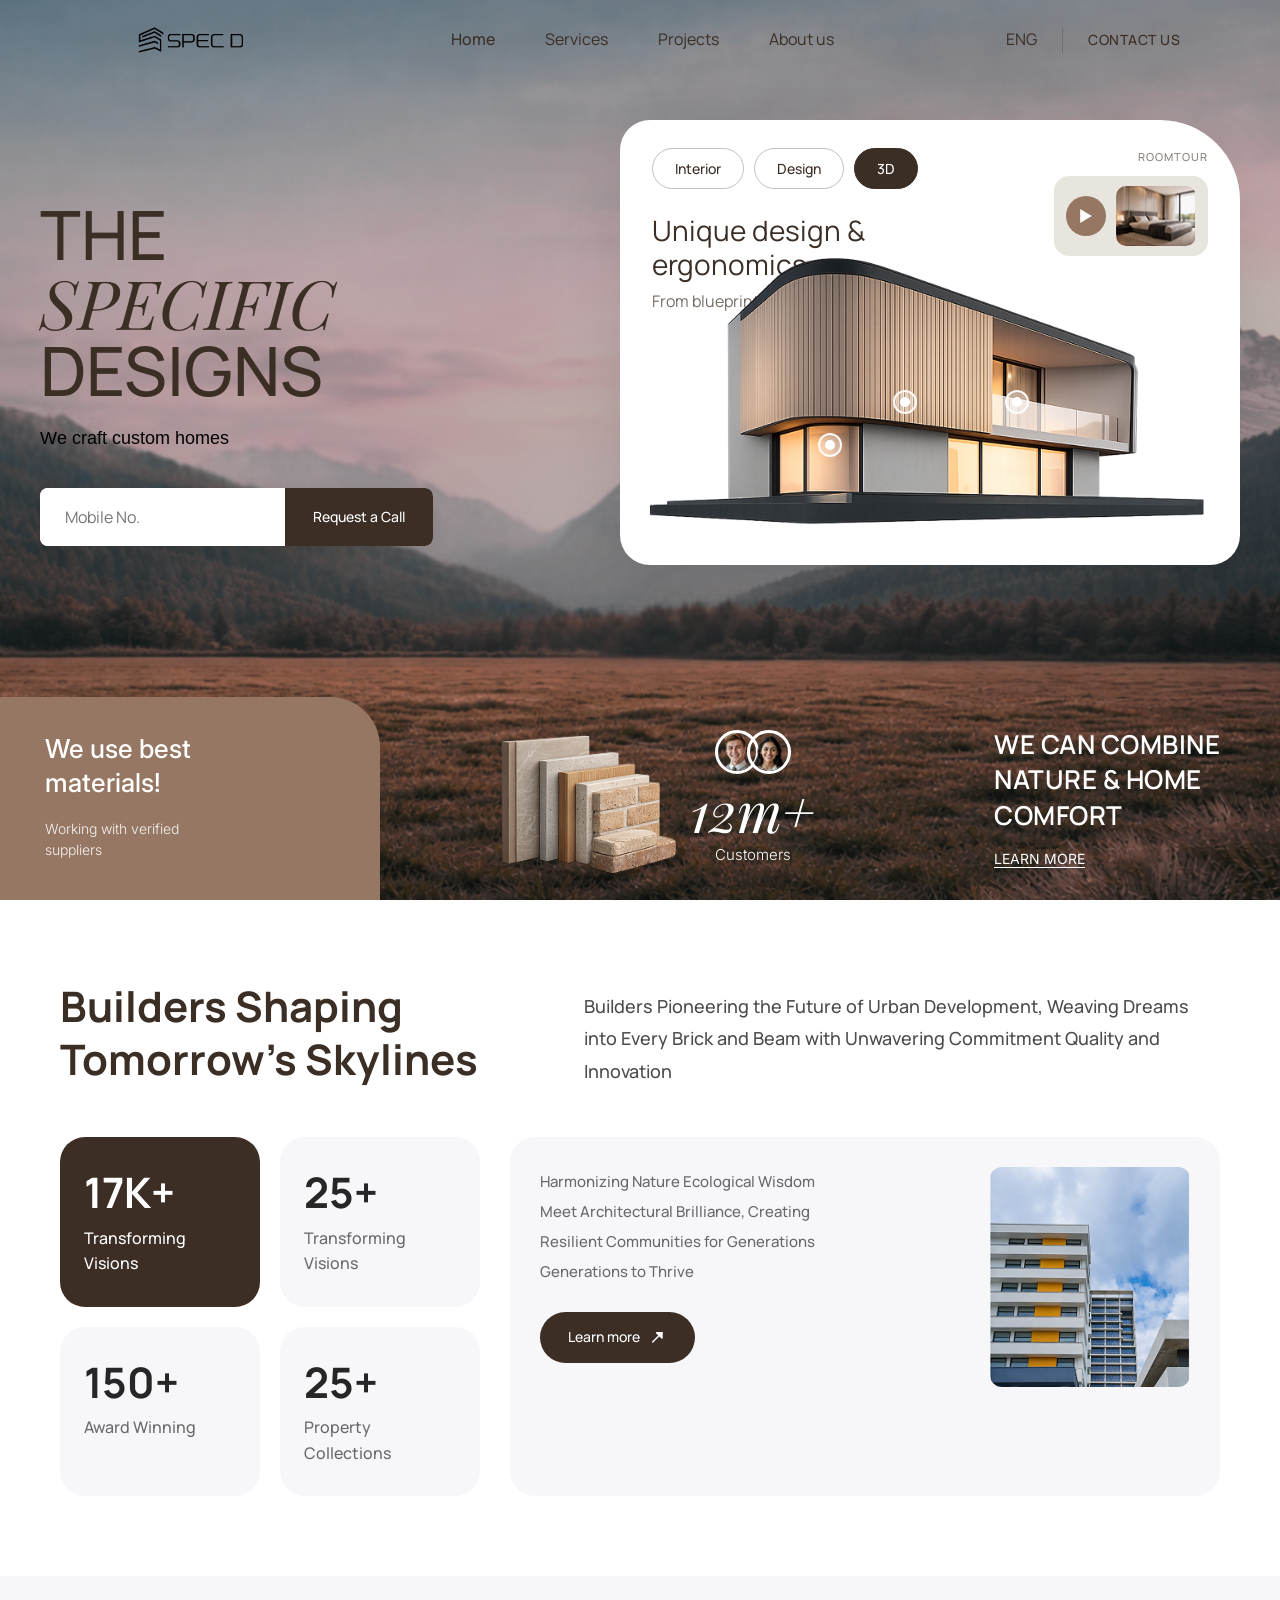
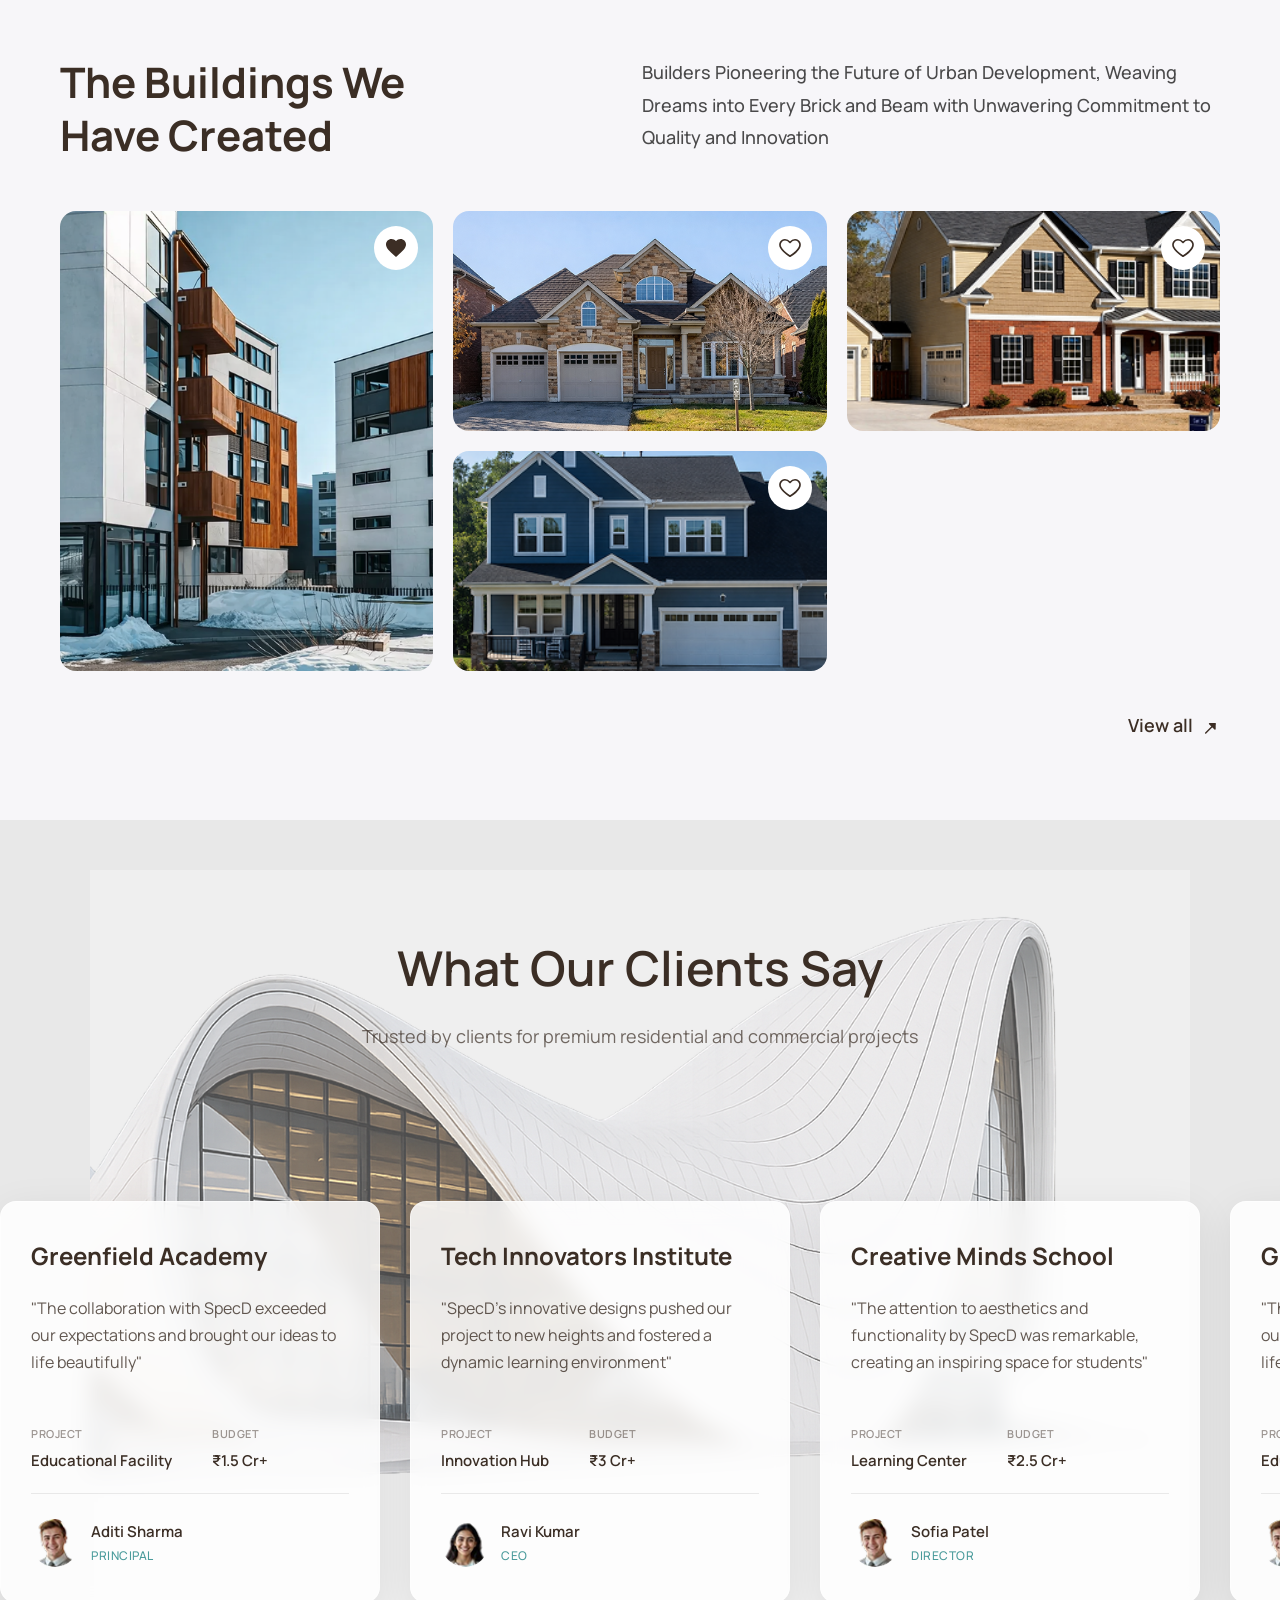
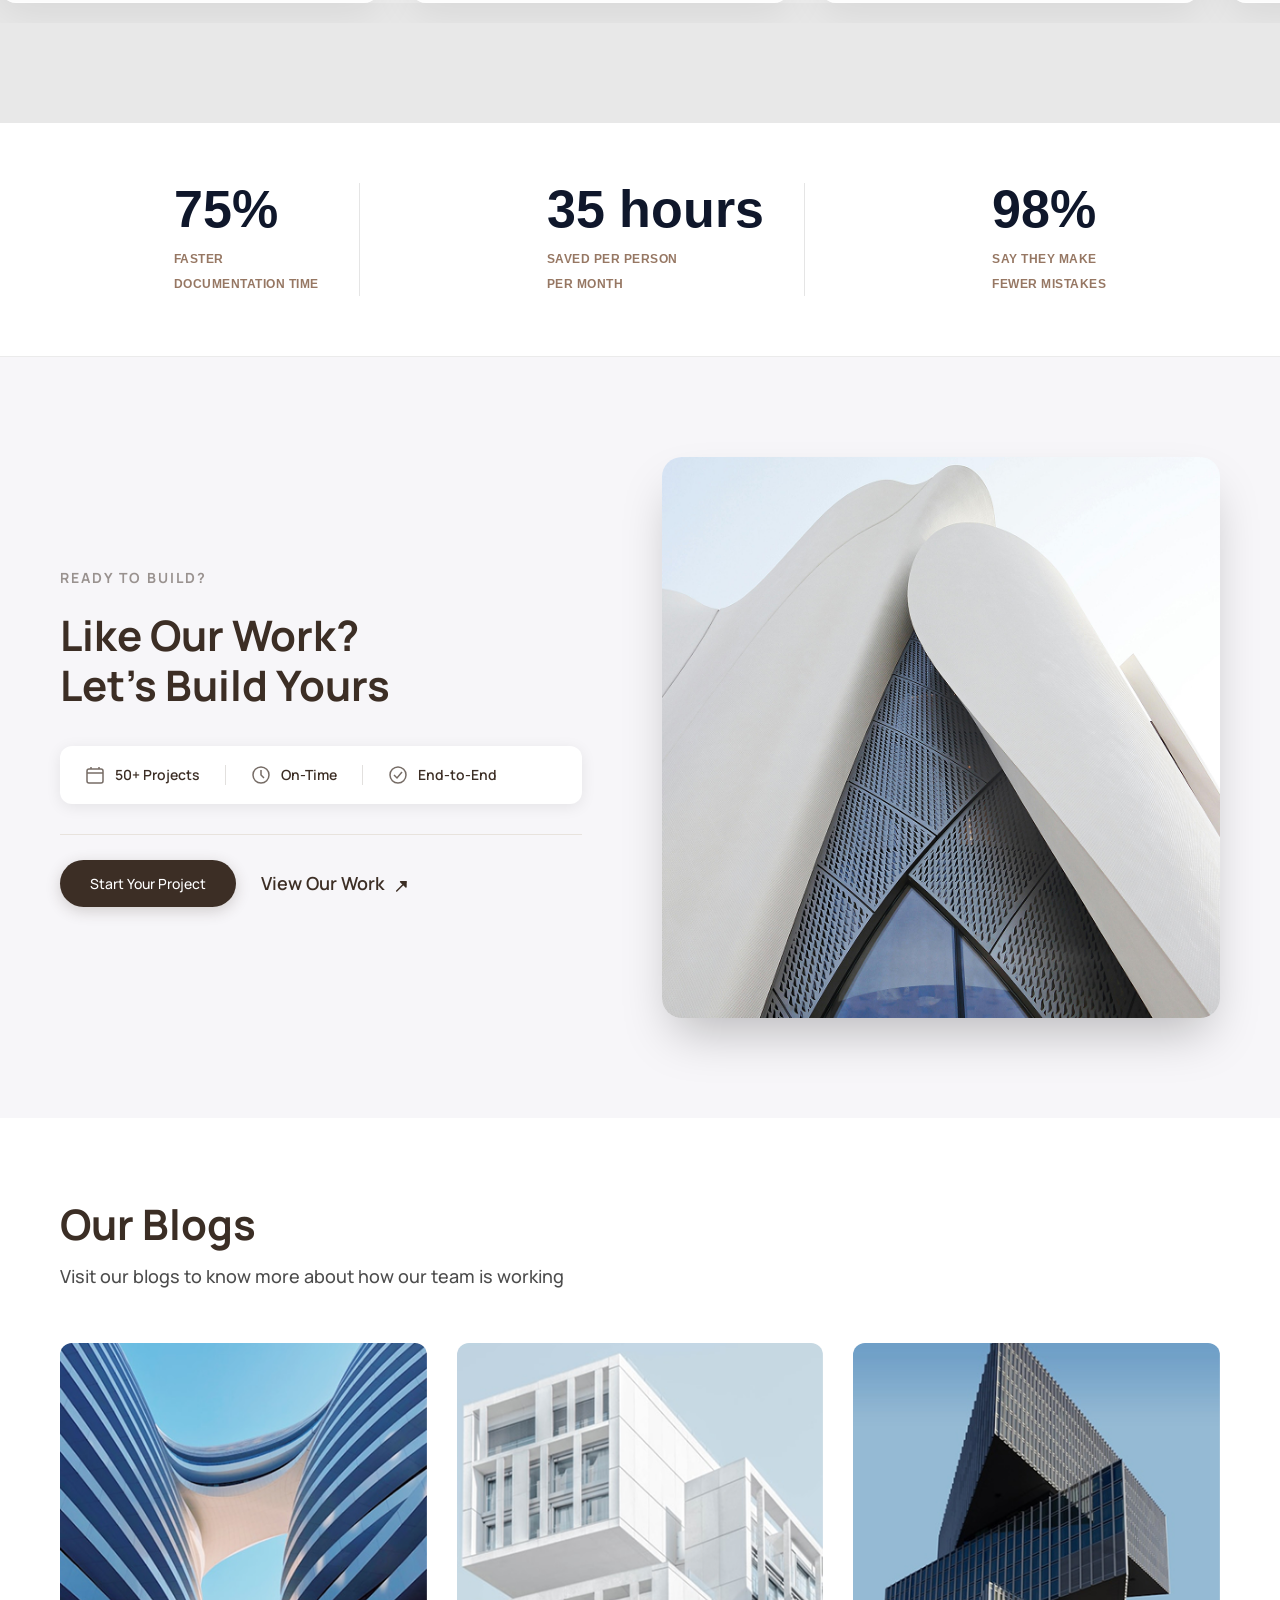
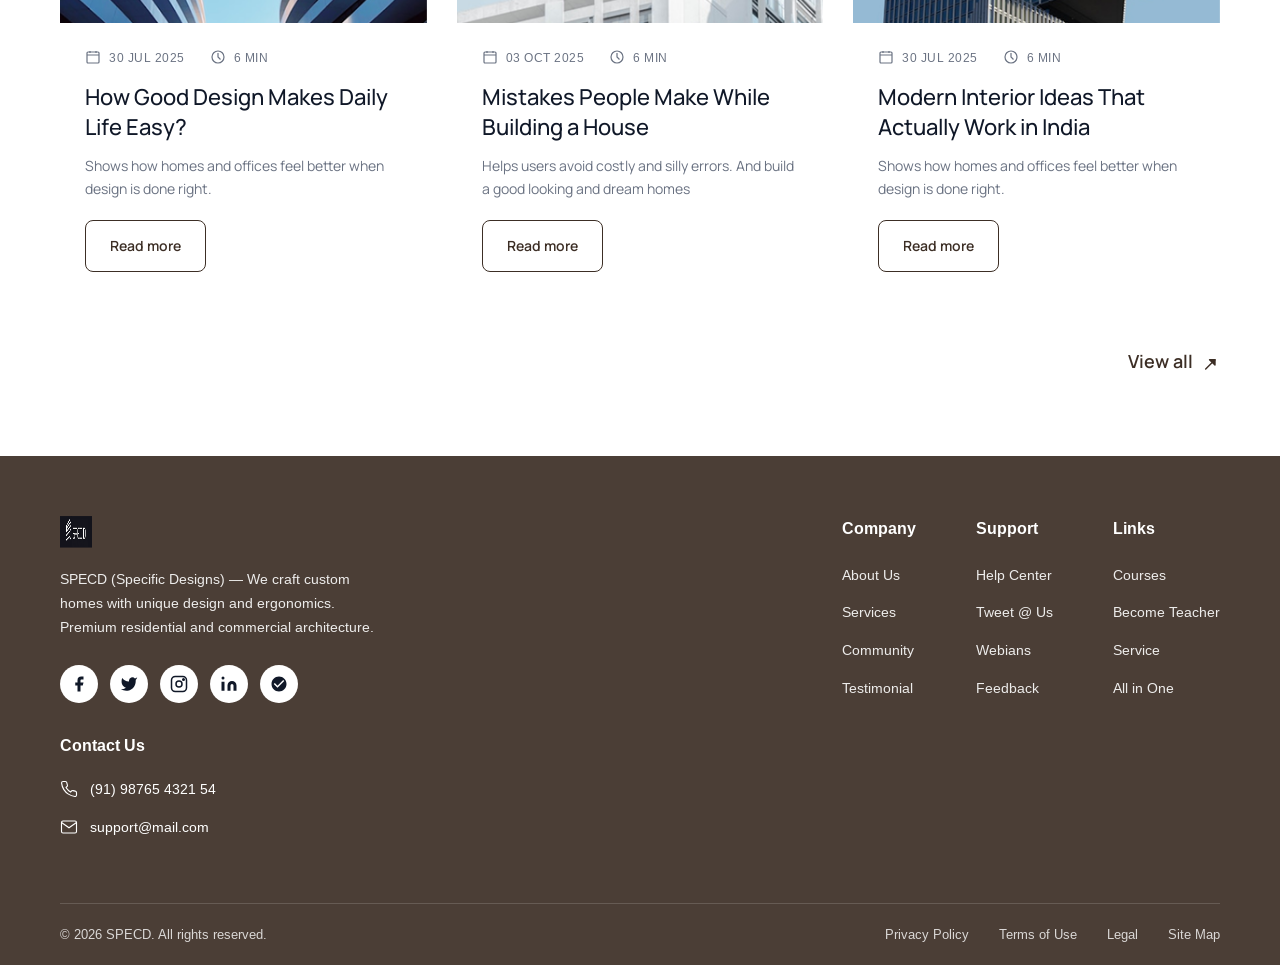
==== commit f0ad9ade: "Fix broken styles after merge - Restore css/index.css from pre-merge (remove merged-in styles.css co" ====
--- a/index.html
+++ b/index.html
@@ -26,7 +26,6 @@
         rel="stylesheet">
 
     <!-- Stylesheet -->
-    <link rel="stylesheet" href="css/styles.css">
     <link rel="stylesheet" href="css/header.css">
     <link rel="stylesheet" href="css/general.css">
     <link rel="stylesheet" href="css/index.css">
--- a/css/header.css
+++ b/css/header.css
@@ -7,12 +7,21 @@
     z-index: 1000;
     background: transparent;
     padding: 20px 0;
-    transition: background 0.3s ease;
+    transition: all 0.4s cubic-bezier(0.4, 0, 0.2, 1);
+    transform: translateY(0);
+}
+
+.header.hidden {
+    transform: translateY(-100%);
 }
 
 .header.scrolled {
-    background: rgba(255, 255, 255, 0.95);
-    box-shadow: 0 2px 20px rgba(0, 0, 0, 0.1);
+    background: rgba(255, 255, 255, 0.65);
+    backdrop-filter: blur(20px) saturate(180%);
+    -webkit-backdrop-filter: blur(20px) saturate(180%);
+    box-shadow: 0 4px 30px rgba(0, 0, 0, 0.08);
+    border-bottom: 1px solid rgba(255, 255, 255, 0.3);
+    padding: 12px 0;
 }
 
 .header-content {
@@ -31,8 +40,8 @@
 }
 
 .logo img {
-    width: 40px;
     height: 40px;
+    width: auto;
 }
 
 .logo-text {
--- a/css/general.css
+++ b/css/general.css
@@ -18,6 +18,7 @@
 
     --container-width: 1200px;
     --section-padding: 80px 0;
+    --arrow-size: 18.67px;
 }
 
 /* ===== Reset & Base Styles ===== */
--- a/css/index.css
+++ b/css/index.css
@@ -51,7 +51,6 @@
     top: 0;
     left: 0;
     right: 0;
-<<<<<<< HEAD:css/index.css
     bottom: 0;
     background-color: rgba(0, 0, 0, 0.6);
     display: none;
@@ -68,26 +67,6 @@
     top: 50%;
     left: 50%;
     transform: translate(-50%, -50%);
-=======
-    z-index: 1000;
-    background: transparent;
-    padding: 20px 0;
-    transition: all 0.4s cubic-bezier(0.4, 0, 0.2, 1);
-    transform: translateY(0);
-}
-
-.header.hidden {
-    transform: translateY(-100%);
-}
-
-.header.scrolled {
-    background: rgba(255, 255, 255, 0.65);
-    backdrop-filter: blur(20px) saturate(180%);
-    -webkit-backdrop-filter: blur(20px) saturate(180%);
-    box-shadow: 0 4px 30px rgba(0, 0, 0, 0.08);
-    border-bottom: 1px solid rgba(255, 255, 255, 0.3);
-    padding: 12px 0;
->>>>>>> master:css/styles.css
 }
 
 .popup-header {
@@ -96,16 +75,10 @@
     align-items: center;
 }
 
-<<<<<<< HEAD:css/index.css
 .popup-header h2 {
     font-size: 22px;
     font-weight: 600;
     margin: 0;
-=======
-.logo img {
-    height: 36px;
-    width: auto;
->>>>>>> master:css/styles.css
 }
 
 .close {
@@ -673,6 +646,7 @@
 
 .btn-primary:hover {
     opacity: 0.9;
+    transform: translateY(-2px);
 }
 
 .btn-dark {
@@ -690,19 +664,36 @@
     font-weight: 600;
 }
 
-
+.btn-link {
+    background: transparent;
+    color: var(--color-primary);
+    padding: 0;
+    font-weight: 600;
+}
 
 .arrow {
-    display: inline-flex;
-    align-items: center;
-    justify-content: center;
+    display: inline-block;
     width: var(--arrow-size);
     height: var(--arrow-size);
-    font-size: var(--arrow-size);
-    line-height: 1;
     transition: transform 0.3s ease;
 }
 
+.btn:hover .arrow {
+    transform: translate(3px, -3px);
+}
+
+.view-all {
+    display: inline-flex;
+    align-items: center;
+    gap: 8px;
+    font-size: 18px;
+    font-weight: 600;
+    color: var(--color-primary);
+}
+
+.view-all:hover {
+    opacity: 0.8;
+}
 
 .arrow svg {
     width: 100%;
@@ -712,37 +703,17 @@
     fill: currentColor;
     stroke-linecap: round;
     stroke-linejoin: round;
-    
-}
-
-.btn:hover .arrow {
-    transform: translate(3px, -3px);
-}
-
-.view-all {
-    display: inline-flex;
-    align-items: center;
-    gap: 8px;
-    font-size: 18px;
-    font-weight: 600;
-    color: var(--color-primary);
-}
-
-.view-all {
-    text-decoration: underline;
-    text-underline-offset: 1px;
-}
-
-.view-all:hover .view-all{
-    text-decoration-color: rgba(0,0,0,0.6);
-}
-
-.view-all:hover {
-    opacity: 0.8;
-}
-
-.view-all:hover .arrow {
-    transform: translate(3px, -3px);
+}
+
+.heart-icon {
+    width: 22px;
+    height: 22px;
+    fill: none;
+    stroke: #3C2E25;
+    stroke-width: 1.8;
+    stroke-linecap: round;
+    stroke-linejoin: round;
+    display: block;
 }
 
 /* ===== Section Styles ===== */
@@ -937,34 +908,20 @@
 }
 
 .favorite-btn {
-  position: absolute;
-  top: 15px;
-  right: 15px;
-
-  width: 44px;
-  height: 44px;
-  background: #fff;
-  border-radius: 50%;
-  border: none;
-
-  display: flex;
-  align-items: center;
-  justify-content: center;
-
-  cursor: pointer;
-}
-
-.heart-icon {
-  width: 22px;
-  height: 22px;
-
-  fill: none;
-  stroke: #3C2E25;
-  stroke-width: 1.8;
-  stroke-linecap: round;
-  stroke-linejoin: round;
-
-  display: block;
+    position: absolute;
+    top: 15px;
+    right: 15px;
+    width: 44px;
+    height: 44px;
+    background: white;
+    border-radius: 50%;
+    border: none;
+    display: flex;
+    align-items: center;
+    justify-content: center;
+    cursor: pointer;
+    transition: all 0.3s ease;
+    color: #ccc;
 }
 
 .favorite-btn:hover {
@@ -974,7 +931,6 @@
 .favorite-btn.active {
     color: var(--color-primary);
 }
-
 
 .projects-footer {
     display: flex;
@@ -992,7 +948,12 @@
 
 .testimonials-background {
     position: absolute;
-    inset:0;
+    top: 50px;
+    left: 50%;
+    transform: translateX(-50%);
+    width: 90%;
+    max-width: 1100px;
+    height: auto;
     z-index: 0;
 }
 
@@ -1008,7 +969,7 @@
     margin-bottom: 50px;
     position: relative;
     z-index: 1;
-    padding-top: 60px;
+    padding-top: 30px;
 }
 
 .testimonials-title {
@@ -1046,17 +1007,12 @@
 }
 
 @keyframes scrollTestimonials {
-    from {
+    0% {
         transform: translateX(0);
     }
-<<<<<<< HEAD:css/index.css
 
     100% {
         transform: translateX(calc(-50% - 15px));
-=======
-    to {
-        transform: translateX(-50%);
->>>>>>> master:css/styles.css
     }
 }
 
@@ -1393,759 +1349,3 @@
     justify-content: flex-end;
     margin-top: 50px;
 }
-<<<<<<< HEAD:css/index.css
-=======
-
-/* ===== Footer ===== */
-.footer {
-    background: rgba(60, 46, 37, 0.92);
-    padding: 60px 0 0;
-    color: white;
-}
-
-.footer-content {
-    display: flex;
-    justify-content: space-between;
-    gap: 80px;
-    padding-bottom: 50px;
-}
-
-.footer-brand {
-    flex: 0 0 320px;
-}
-
-.footer-brand .logo {
-    margin-bottom: 20px;
-}
-
-.footer-brand .logo img {
-    height: 30px;
-    width: auto;
-}
-
-.footer-brand .logo-text {
-    font-family: var(--font-secondary);
-    font-size: 20px;
-    font-weight: 700;
-    color: white;
-}
-
-.footer-desc {
-    font-family: var(--font-secondary);
-    font-size: 14px;
-    line-height: 1.7;
-    margin-bottom: 25px;
-    opacity: 0.9;
-}
-
-.social-links {
-    display: flex;
-    gap: 12px;
-    margin-bottom: 30px;
-}
-
-.social-icon {
-    width: 38px;
-    height: 38px;
-    background: white;
-    border-radius: 50%;
-    display: flex;
-    align-items: center;
-    justify-content: center;
-    transition: transform 0.3s ease;
-}
-
-.social-icon:hover {
-    transform: translateY(-3px);
-}
-
-.social-icon svg {
-    width: 18px;
-    height: 18px;
-}
-
-.footer-contact {
-    margin-top: 20px;
-}
-
-.footer-contact h4 {
-    font-family: var(--font-secondary);
-    font-size: 16px;
-    font-weight: 700;
-    margin-bottom: 20px;
-}
-
-.contact-item {
-    display: flex;
-    align-items: center;
-    gap: 12px;
-    margin-bottom: 15px;
-}
-
-.contact-item svg {
-    flex-shrink: 0;
-}
-
-.contact-item span {
-    font-family: var(--font-secondary);
-    font-size: 14px;
-}
-
-.footer-links {
-    display: flex;
-    gap: 60px;
-}
-
-.link-group h4 {
-    font-family: var(--font-secondary);
-    font-size: 16px;
-    font-weight: 700;
-    margin-bottom: 20px;
-}
-
-.link-group ul {
-    display: flex;
-    flex-direction: column;
-    gap: 12px;
-}
-
-.link-group a {
-    font-family: var(--font-secondary);
-    font-size: 14px;
-    color: white;
-    opacity: 0.9;
-    transition: opacity 0.3s ease;
-}
-
-.link-group a:hover {
-    opacity: 0.7;
-}
-
-.footer-bottom {
-    display: flex;
-    justify-content: space-between;
-    align-items: center;
-    padding: 20px 0;
-    border-top: 1px solid rgba(255, 255, 255, 0.15);
-}
-
-.footer-bottom p {
-    font-family: var(--font-secondary);
-    font-size: 13px;
-    opacity: 0.8;
-}
-
-.footer-legal {
-    display: flex;
-    gap: 30px;
-}
-
-.footer-legal a {
-    font-family: var(--font-secondary);
-    font-size: 13px;
-    color: white;
-    opacity: 0.8;
-}
-
-.footer-legal a:hover {
-    opacity: 1;
-}
-
-/* ===== Responsive Styles ===== */
-@media (max-width: 1400px) {
-    .hero-content {
-        padding: 20px 40px 0;
-    }
-
-    .hero-title span {
-        font-size: 68px;
-    }
-
-    .hero-right {
-        max-width: 620px;
-        min-height: 550px;
-    }
-
-    .hero-card {
-        padding: 28px 32px 250px 32px;
-    }
-
-    .card-title {
-        font-size: 28px;
-    }
-
-    .building-showcase {
-        top: clamp(100px, 14vh, 140px);
-    }
-
-    .building-showcase > img {
-        height: clamp(260px, 32vh, 420px);
-    }
-}
-
-@media (max-width: 1200px) {
-    .hero-content {
-        padding: 20px 30px 0;
-        gap: 30px;
-    }
-
-    .hero-left {
-        padding-top: 40px;
-    }
-
-    .hero-right {
-        max-width: 520px;
-        min-height: clamp(400px, 55vh, 500px);
-    }
-
-    .hero-title span {
-        font-size: 58px;
-    }
-
-    .hero-card {
-        padding: 25px 28px clamp(180px, 25vh, 240px) 28px;
-    }
-
-    .card-title {
-        font-size: 24px;
-    }
-
-    .building-showcase {
-        top: clamp(90px, 13vh, 130px);
-        left: -30px;
-        right: -30px;
-    }
-
-    .building-showcase > img {
-        height: clamp(240px, 30vh, 360px);
-    }
-
-    .hero-bottom {
-        margin-top: -60px;
-    }
-
-    .materials-card {
-        min-width: 80px;
-        padding: 60px 35px;
-    }
-
-    .materials-card h4 {
-        font-size: 22px;
-    }
-
-    .interior-preview {
-        top: -80px;
-        right: 0px;
-        width: 170px;
-    }
-
-    .interior-preview img {
-        height: 150px;
-    }
-
-    .stats-content {
-        flex-direction: column;
-    }
-
-    .stats-left {
-        flex: none;
-        width: 100%;
-    }
-
-    .stats-right {
-        flex: 1;
-        width: 100%;
-    }
-
-    .stat-card-content {
-        flex-direction: row;
-    }
-
-    .stat-card-image {
-        flex: 0 0 250px;
-    }
-
-    .projects-grid {
-        grid-template-columns: repeat(2, 1fr);
-    }
-
-    .project-card.large {
-        grid-row: span 2;
-    }
-
-    .testimonial-card {
-        min-width: 340px;
-        max-width: 340px;
-    }
-}
-
-@media (max-width: 992px) {
-    .header-content {
-        padding: 0 20px;
-    }
-
-    .nav-links {
-        display: none;
-    }
-
-    .hero-main {
-        padding-top: 80px;
-    }
-
-    .hero-content {
-        flex-direction: column;
-        gap: 30px;
-        align-items: center;
-        text-align: center;
-        padding: 20px 20px 0;
-    }
-
-    .hero-left {
-        max-width: 100%;
-        padding-top: 20px;
-    }
-
-    .hero-title span {
-        font-size: 52px;
-    }
-
-    .hero-right {
-        flex: none;
-        width: 100%;
-        max-width: 500px;
-        min-height: 450px;
-    }
-
-    .hero-card {
-        position: relative;
-        flex-direction: column;
-        gap: 20px;
-        padding: 25px 25px 200px 25px;
-        border-radius: 25px 50px 25px 25px;
-    }
-
-    .card-header {
-        text-align: left;
-        width: 100%;
-    }
-
-    .room-tour {
-        position: absolute;
-        top: 20px;
-        right: 20px;
-    }
-
-    .card-title {
-        font-size: 22px;
-    }
-
-    .building-showcase {
-        position: relative;
-        top: auto;
-        left: auto;
-        right: auto;
-        margin-top: clamp(-300px, -22vh, -150px);
-    }
-
-    .building-showcase > img {
-        width: 100%;
-        height: clamp(220px, 28vh, 340px);
-    }
-
-    .phone-input {
-        margin: 0 auto;
-    }
-
-    .hero-bottom {
-        margin-top: -40px;
-    }
-
-    .hero-bottom-content {
-        flex-wrap: wrap;
-        justify-content: center;
-    }
-
-    .materials-section {
-        flex: 0 0 100%;
-        flex-direction: row;
-        align-items: flex-end;
-    }
-
-    .hero-bottom-right {
-        flex: 0 0 100%;
-        justify-content: center;
-    }
-
-    .materials-card {
-        flex: 1;
-        min-width: auto;
-        border-radius: 0;
-        padding: 25px 30px;
-    }
-
-    .materials-card h4 {
-        font-size: 22px;
-    }
-
-    .interior-preview {
-        position: relative;
-        top: auto;
-        right: auto;
-        width: 150px;
-        margin-left: -20px;
-    }
-
-    .interior-preview img {
-        height: 140px;
-    }
-
-    .customers-stat {
-        padding: 25px 50px;
-    }
-
-    .stat-number {
-        font-size: 48px;
-    }
-
-    .nature-card {
-        padding: 25px 40px;
-        text-align: center;
-    }
-
-    .nature-card p {
-        font-size: 22px;
-    }
-
-    .stats-header,
-    .projects-header {
-        flex-direction: column;
-        gap: 20px;
-    }
-
-    .testimonials-title {
-        font-size: 38px;
-    }
-
-    .testimonial-card {
-        min-width: 320px;
-        max-width: 320px;
-    }
-
-    .stat-card-content {
-        flex-direction: column;
-    }
-
-    .stat-card-image {
-        flex: none;
-        width: 100%;
-    }
-
-    .stat-card-image img {
-        height: 180px;
-        width: 100%;
-    }
-
-    .cta-content {
-        flex-direction: column;
-    }
-
-    .cta-left {
-        flex: 1;
-    }
-
-    .blog-grid {
-        grid-template-columns: repeat(2, 1fr);
-    }
-
-    .footer-content {
-        flex-direction: column;
-        gap: 40px;
-    }
-
-    .footer-links {
-        flex-wrap: wrap;
-        gap: 40px;
-    }
-
-    .perf-stats-grid {
-        flex-direction: column;
-        gap: 40px;
-        align-items: center;
-    }
-
-    .perf-stat {
-        border-right: none;
-        border-bottom: 1px solid rgba(0, 0, 0, 0.1);
-        padding-bottom: 30px;
-        text-align: center;
-    }
-
-    .perf-stat:last-child {
-        border-bottom: none;
-    }
-}
-
-@media (max-width: 768px) {
-    .hero-title span {
-        font-size: 44px;
-    }
-
-    .hero-right {
-        min-height: 400px;
-    }
-
-    .hero-card {
-        padding: 20px 20px 180px 20px;
-    }
-
-    .card-tabs {
-        margin-bottom: 15px;
-    }
-
-    .tab {
-        padding: 8px 16px;
-        font-size: 13px;
-    }
-
-    .tour-content img {
-        width: 60px;
-        height: 45px;
-    }
-
-    .play-btn {
-        width: 35px;
-        height: 35px;
-    }
-
-    .building-showcase {
-        margin-top: clamp(-180px, -20vh, -140px);
-    }
-
-    .building-showcase > img {
-        height: clamp(200px, 26vh, 300px);
-    }
-
-    .hero-bottom-content {
-        flex-direction: column;
-    }
-
-    .materials-section {
-        flex-direction: row;
-    }
-
-    .hero-bottom-right {
-        flex-direction: row;
-        width: 100%;
-    }
-
-    .customers-stat,
-    .nature-card {
-        flex: 1;
-    }
-
-    .stat-number {
-        font-size: 42px;
-    }
-
-    .nature-card p {
-        font-size: 20px;
-    }
-
-    .section-title {
-        font-size: 32px;
-    }
-
-   
-
- 
-
-    
-
-    .testimonials-title {
-        font-size: 32px;
-    }
-
-    .testimonials-subtitle {
-        font-size: 16px;
-        padding: 0 20px;
-    }
-
-    .testimonial-card {
-        min-width: 300px;
-        max-width: 300px;
-        padding: 25px 20px;
-        background: rgba(255, 255, 255, 0.9);
-    }
-
-    .client-name {
-        font-size: 20px;
-    }
-
-    .testimonials-track {
-        animation-duration: 25s;
-    }
-
-    .stats-grid,
-    .projects-grid,
-    .blog-grid {
-        grid-template-columns: 1fr;
-    }
-
-    .project-card.large {
-        grid-row: span 1;
-    }
-
-    .cta-features {
-        flex-direction: column;
-        gap: 15px;
-        align-items: flex-start;
-    }
-
-    .cta-features .divider {
-        display: none;
-    }
-
-    .cta-features .feature {
-        padding: 0;
-    }
-
-    .cta-buttons {
-        flex-direction: column;
-        align-items: flex-start;
-    }
-
-    .footer-bottom {
-        flex-direction: column;
-        gap: 20px;
-        text-align: center;
-    }
-
-    .footer-legal {
-        flex-wrap: wrap;
-        justify-content: center;
-    }
-}
-
-@media (max-width: 480px) {
-    .hero-title span {
-        font-size: 36px;
-    }
-
-    .hero-tagline {
-        font-size: 16px;
-    }
-
-    .phone-input {
-        flex-direction: column;
-        max-width: 100%;
-    }
-
-    .phone-input input {
-        padding: 15px 20px;
-    }
-
-    .phone-input .btn {
-        border-radius: 8px;
-        margin-top: 10px;
-        padding: 15px 20px;
-    }
-
-    .header-right {
-        gap: 15px;
-    }
-
-    .language-selector {
-        display: none;
-    }
-
-    .hero-right {
-        min-height: 350px;
-    }
-
-    .hero-card {
-        padding: 18px 18px 150px 18px;
-        border-radius: 20px 40px 20px 20px;
-    }
-
-    .card-title {
-        font-size: 18px;
-    }
-
-    .card-subtitle {
-        font-size: 14px;
-    }
-
-    .room-tour {
-        position: static;
-        margin-top: 15px;
-    }
-
-    .tour-label {
-        text-align: left;
-    }
-
-    .building-showcase {
-        margin-top: clamp(-150px, -18vh, -110px);
-    }
-
-    .building-showcase > img {
-        height: clamp(160px, 22vh, 240px);
-    }
-
-    .materials-section {
-        flex-direction: column;
-    }
-
-    .materials-card {
-        border-radius: 0;
-        padding: 25px;
-    }
-
-    .materials-card h4 {
-        font-size: 20px;
-    }
-
-    .interior-preview {
-        position: relative;
-        width: 100%;
-        margin-left: 0;
-    }
-
-    .interior-preview img {
-        height: 120px;
-    }
-
-    .hero-bottom-right {
-        flex-direction: column;
-    }
-
-    .customers-stat {
-        padding: 20px 30px;
-    }
-
-    .stat-number {
-        font-size: 38px;
-    }
-
-    .nature-card {
-        padding: 20px 25px;
-    }
-
-    .nature-card p {
-        font-size: 18px;
-    }
-
-    .testimonials-header {
-        padding-top: 20px;
-    }
-
-    .testimonials-title {
-        font-size: 28px;
-    }
-
-    .testimonial-card {
-        min-width: 280px;
-        max-width: 280px;
-    }
-}
->>>>>>> master:css/styles.css
